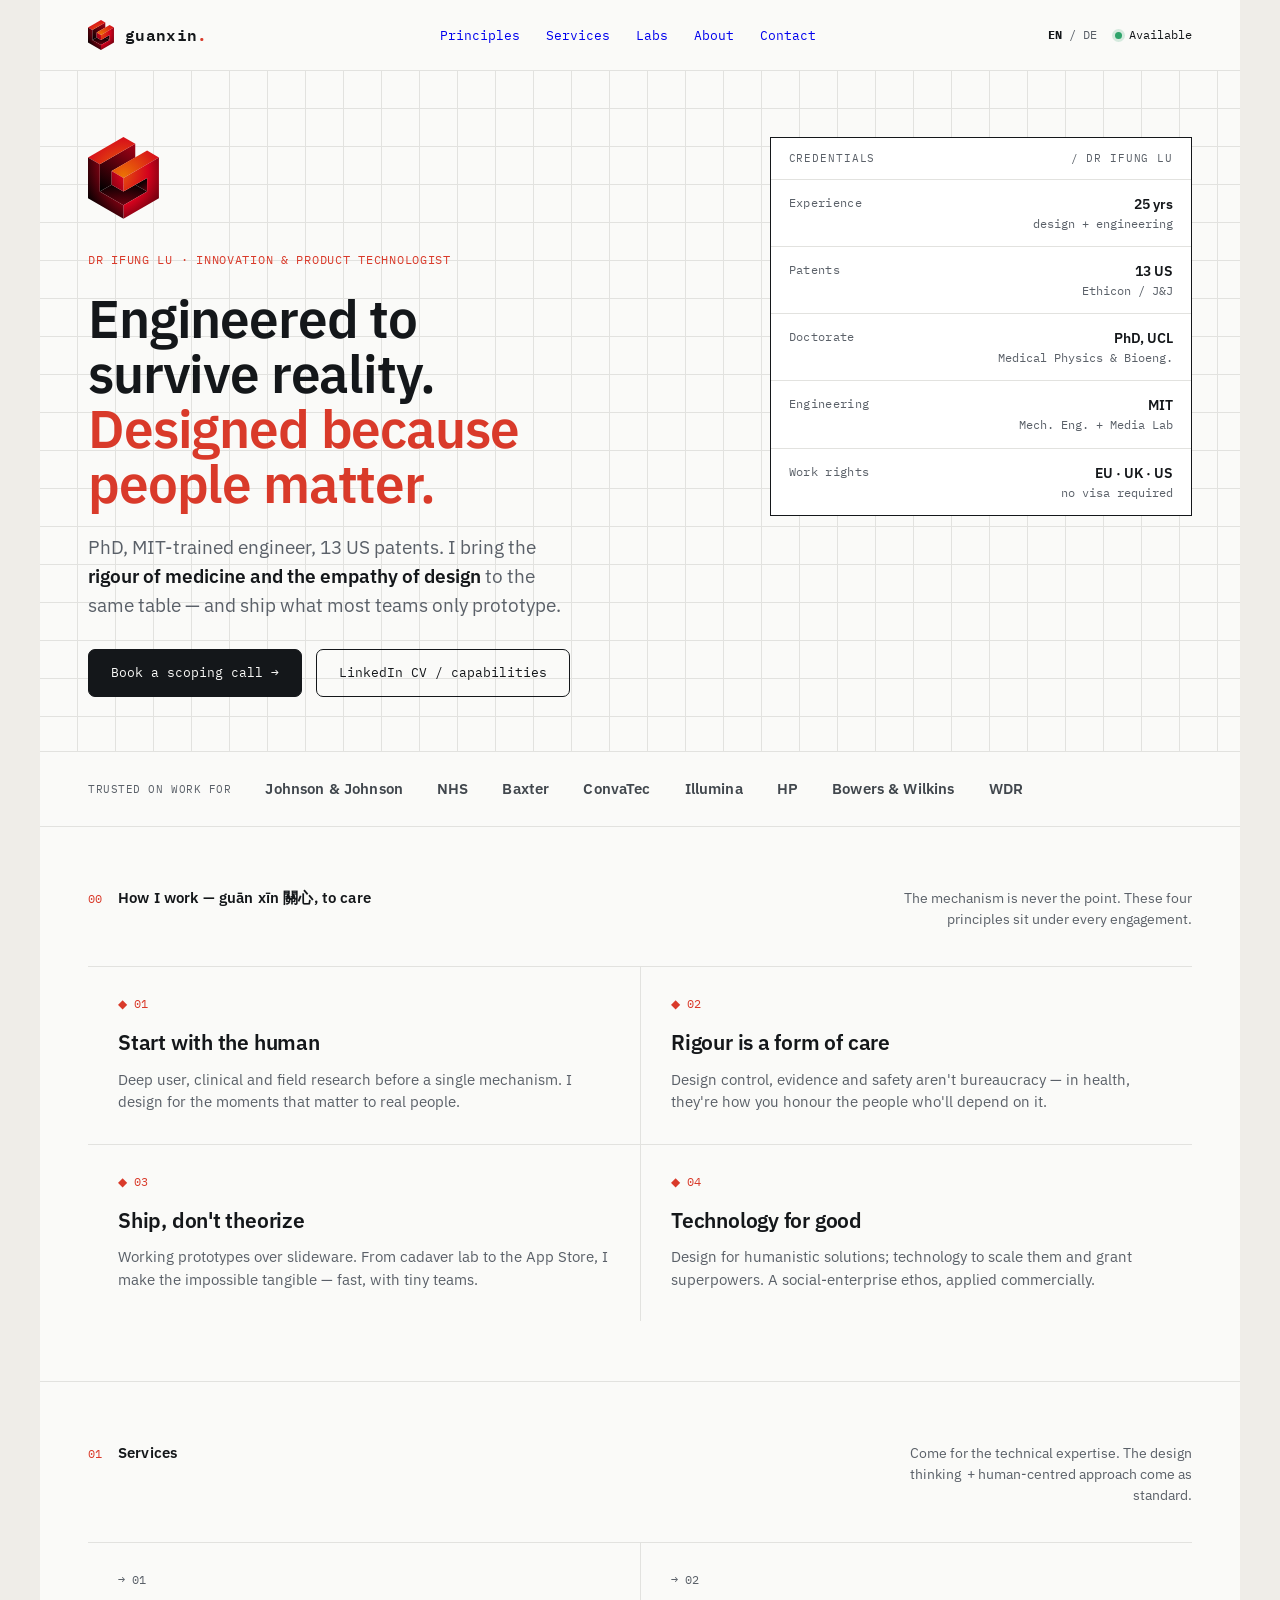
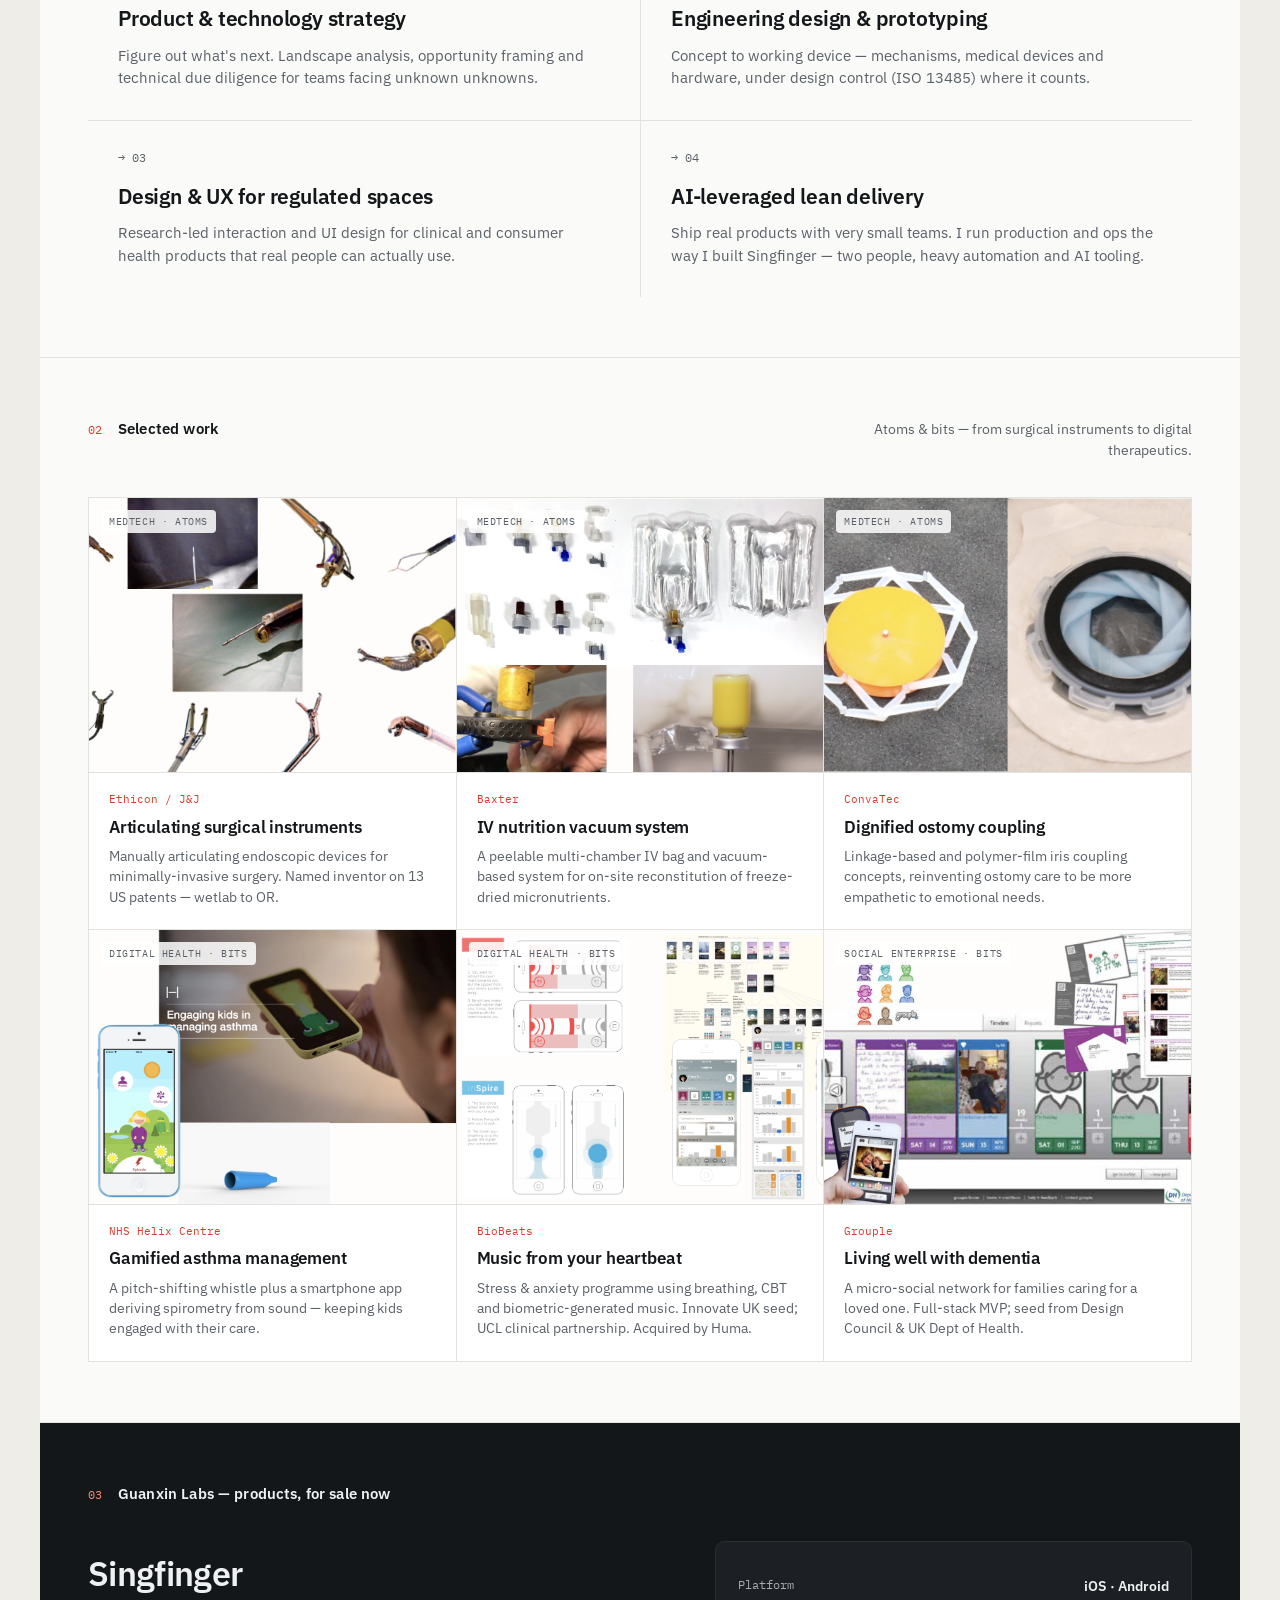
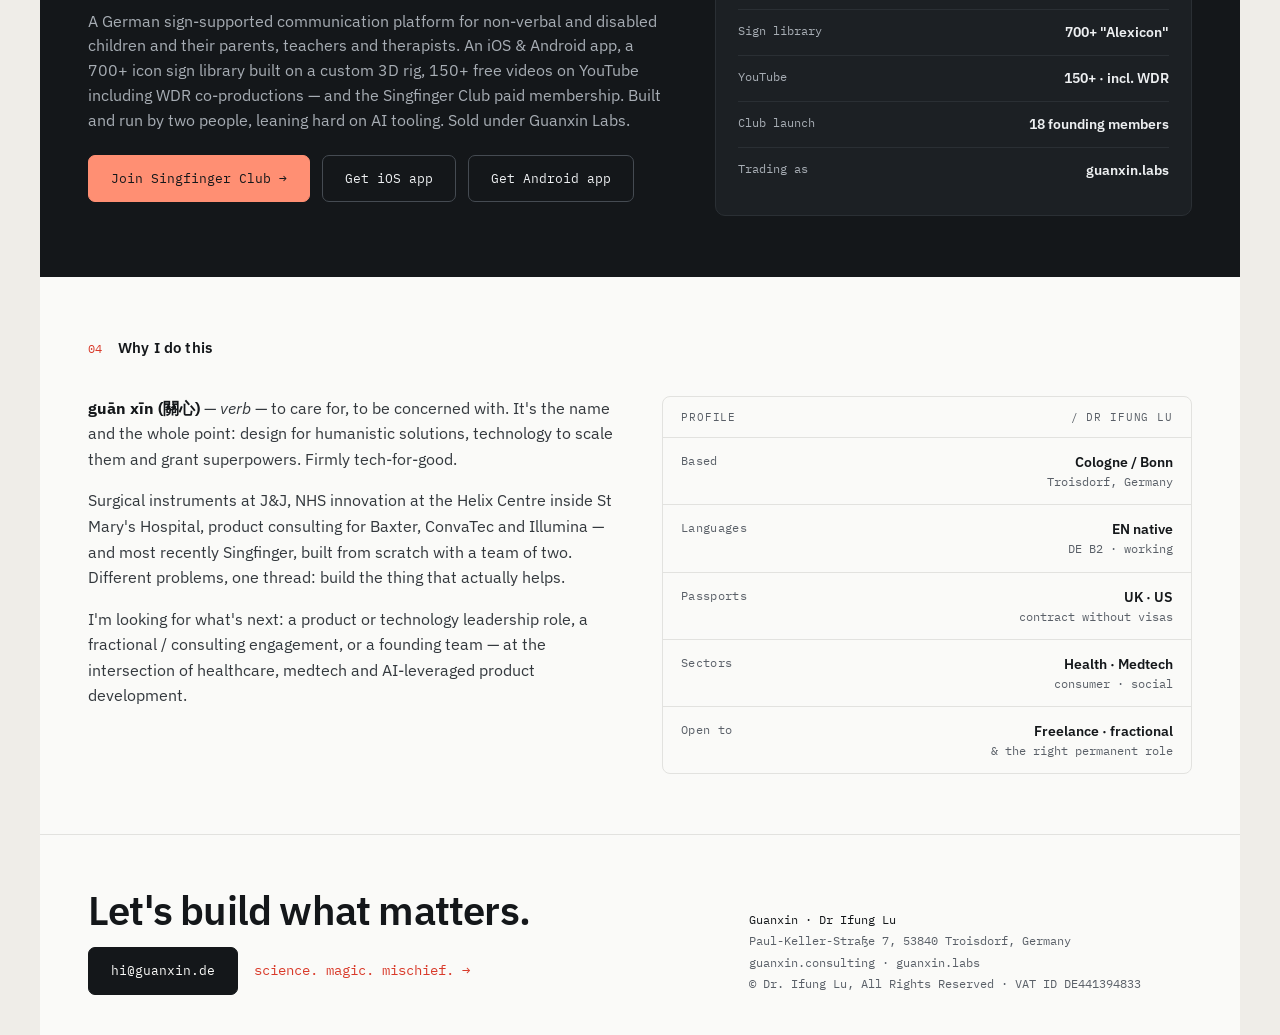
==== index.html @ 4ba5224c "First MVP." ====
<!doctype html>
<html lang="en">
    <head>
        <meta charset="utf-8">
        <meta name="viewport" content="width=device-width, initial-scale=1">
        <title>Guanxin. Dr Ifung Lu.</title>
        <link rel="icon" type="image/x-icon" href="GFX/favicon.ico">
        <link rel="preconnect" href="https://fonts.googleapis.com">
        <link rel="preconnect" href="https://fonts.gstatic.com" crossorigin>
        <link href="https://fonts.googleapis.com/css2?family=IBM+Plex+Mono:wght@400;500;600&family=IBM+Plex+Sans:wght@400;500;600;700&family=Newsreader:ital,opsz,wght@0,6..72,400;0,6..72,500;1,6..72,400&family=Space+Grotesk:wght@400;500;600;700&family=Spectral:ital,wght@0,400;0,500;0,600;1,400&family=Work+Sans:wght@400;500;600;700&display=swap" rel="stylesheet">
        <style>* { box-sizing: border-box; } html, body { margin: 0; } body { background: #efede8; display: flex; justify-content: center; padding: 0; } /* ---- design reference: Guanxin homepage, direction "3b" ---- *//* ================= OPTION A — "Dossier" (IBM Plex, technical) ================= */.a { --ink: #14171a; --sub: #5a6068; --line: #e2e2df; --acc: #d0472a; --paper: #fafaf8; width: 1200px; background: var(--paper); color: var(--ink); font-family: 'IBM Plex Sans',sans-serif; font-size: 16px; line-height: 1.5; } .a * { box-sizing: border-box; } .a .mono { font-family: 'IBM Plex Mono',monospace; } .a-nav { display: flex; align-items: center; justify-content: space-between; padding: 20px 48px; border-bottom: 1px solid var(--line); position: sticky; top: 0; background: rgba(250,250,248,.92); backdrop-filter: blur(6px); z-index: 5; } .a-logo { font-family: 'IBM Plex Mono',monospace; font-weight: 600; font-size: 16px; letter-spacing: .02em; } .a-logo span { color: var(--acc); } .a-navlinks { display: flex; gap: 26px; font-family: 'IBM Plex Mono',monospace; font-size: 12.5px; color: var(--sub); } .a-navlinks a { text-decoration: none; } .a-navr { display: flex; align-items: center; gap: 18px; font-family: 'IBM Plex Mono',monospace; font-size: 12px; color: var(--sub); } .a-avail { display: inline-flex; align-items: center; gap: 7px; color: var(--ink); } .a-dot { width: 7px; height: 7px; border-radius: 50%; background: #2ea36a; box-shadow: 0 0 0 3px rgba(46,163,106,.18); } .a-lang b { color: var(--ink); } .a-hero { padding: 66px 48px 54px; display: grid; grid-template-columns: 1.35fr .9fr; gap: 48px; border-bottom: 1px solid var(--line); background-image: linear-gradient(var(--line) 1px,transparent 1px),linear-gradient(90deg,var(--line) 1px,transparent 1px); background-size: 38px 38px; background-position: -1px -1px; } .a-kicker { font-family: 'IBM Plex Mono',monospace; font-size: 12px; color: var(--acc); letter-spacing: .06em; text-transform: uppercase; margin-bottom: 22px; } .a-h1 { font-size: 53px; line-height: 1.04; letter-spacing: -.022em; font-weight: 600; margin: 0 0 22px; max-width: 15ch; } .a-lead { font-size: 18.5px; line-height: 1.55; color: var(--sub); max-width: 44ch; margin: 0 0 30px; } .a-lead b { color: var(--ink); font-weight: 600; } .a-cta { display: flex; gap: 14px; flex-wrap: wrap; align-items: center; } .a-btn { font-family: 'IBM Plex Mono',monospace; font-size: 13px; padding: 13px 22px; border-radius: 7px; text-decoration: none; border: 1px solid var(--ink); display: inline-block; } .a-btn.p { background: var(--ink); color: var(--paper); } .a-btn.g { color: var(--ink); } .a-specs { border: 1px solid var(--ink); background: #fff; align-self: start; } .a-specs-h { font-family: 'IBM Plex Mono',monospace; font-size: 11px; letter-spacing: .08em; text-transform: uppercase; color: var(--sub); padding: 12px 18px; border-bottom: 1px solid var(--line); display: flex; justify-content: space-between; } .a-spec { display: flex; justify-content: space-between; gap: 14px; padding: 14px 18px; border-bottom: 1px solid var(--line); } .a-spec:last-child { border-bottom: 0; } .a-spec .k { font-family: 'IBM Plex Mono',monospace; font-size: 11.5px; color: var(--sub); letter-spacing: .03em; } .a-spec .v { font-weight: 600; font-size: 14px; text-align: right; } .a-spec .v small { display: block; font-weight: 400; color: var(--sub); font-size: 11.5px; font-family: 'IBM Plex Mono',monospace; } .a-logos { padding: 26px 48px; border-bottom: 1px solid var(--line); display: flex; align-items: center; gap: 34px; flex-wrap: wrap; } .a-logos .lb { font-family: 'IBM Plex Mono',monospace; font-size: 11px; color: var(--sub); letter-spacing: .05em; text-transform: uppercase; } .a-logos .lg { font-weight: 600; font-size: 15px; color: #41474d; letter-spacing: .01em; } .a-sec { padding: 60px 48px; border-bottom: 1px solid var(--line); } .a-sech { display: flex; align-items: baseline; gap: 16px; margin-bottom: 36px; } .a-secn { font-family: 'IBM Plex Mono',monospace; font-size: 12px; color: var(--acc); } .a-sect { font-size: 15px; font-weight: 600; letter-spacing: .01em; } .a-secd { margin-left: auto; font-size: 14px; color: var(--sub); max-width: 40ch; text-align: right; } .a-svc { display: grid; grid-template-columns: repeat(2,1fr); } .a-svc-i { padding: 28px 30px 30px; border-top: 1px solid var(--line); border-left: 1px solid var(--line); } .a-svc-i:nth-child(odd) { border-left: 0; } .a-svc-n { font-family: 'IBM Plex Mono',monospace; font-size: 12px; color: var(--sub); margin-bottom: 14px; } .a-svc-t { font-size: 21px; font-weight: 600; letter-spacing: -.01em; margin: 0 0 10px; } .a-svc-p { font-size: 14.5px; color: var(--sub); line-height: 1.55; margin: 0; } .a-work { display: grid; grid-template-columns: repeat(3,1fr); gap: 1px; background: var(--line); border: 1px solid var(--line); } .a-w { background: #fff; padding: 0; } .a-wimg { aspect-ratio: 4/3; background: repeating-linear-gradient(45deg,#eeeeeb 0 9px,#f6f6f3 9px 18px); position: relative; border-bottom: 1px solid var(--line); } .a-wtag { position: absolute; top: 12px; left: 12px; font-family: 'IBM Plex Mono',monospace; font-size: 10px; letter-spacing: .06em; color: var(--sub); background: rgba(255,255,255,.85); padding: 4px 8px; border-radius: 4px; } .a-wph { position: absolute; inset: 0; display: flex; align-items: center; justify-content: center; font-family: 'IBM Plex Mono',monospace; font-size: 11px; color: #b6b6b0; } .a-wb { padding: 18px 20px 22px; } .a-wc { font-family: 'IBM Plex Mono',monospace; font-size: 11px; color: var(--acc); margin-bottom: 7px; } .a-wt { font-size: 17px; font-weight: 600; margin: 0 0 6px; letter-spacing: -.01em; } .a-wp { font-size: 13.5px; color: var(--sub); line-height: 1.5; margin: 0; } .a-labs { padding: 60px 48px; background: var(--ink); color: #eef0f2; border-bottom: 1px solid var(--ink); } .a-labs .a-secn { color: #ff8a6a; } .a-labs-g { display: grid; grid-template-columns: 1.1fr .9fr; gap: 44px; align-items: center; margin-top: 8px; } .a-labs h3 { font-size: 34px; letter-spacing: -.02em; font-weight: 600; margin: 0 0 16px; line-height: 1.1; } .a-labs p { color: #a7adb4; font-size: 15.5px; line-height: 1.6; margin: 0 0 22px; } .a-labs .buy { display: flex; gap: 12px; flex-wrap: wrap; } .a-labs .a-btn { border-color: #454b52; } .a-labs .a-btn.p { background: #ff8a6a; color: var(--ink); border-color: #ff8a6a; } .a-labs .a-btn.g { color: #eef0f2; } .a-labs-card { background: #1c2024; border: 1px solid #2a2f34; border-radius: 10px; padding: 22px; } .a-labs-card .row { display: flex; justify-content: space-between; padding: 12px 0; border-bottom: 1px solid #2a2f34; font-size: 14px; } .a-labs-card .row:last-child { border-bottom: 0; } .a-labs-card .row .k { color: #a7adb4; font-family: 'IBM Plex Mono',monospace; font-size: 12px; } .a-labs-card .row .v { font-weight: 600; } .a-about { display: grid; grid-template-columns: 1fr 1fr; gap: 44px; } .a-about p { font-size: 15.5px; line-height: 1.65; color: #33383d; margin: 0 0 16px; } .a-about p b { color: var(--ink); } .a-cred { border: 1px solid var(--line); border-radius: 8px; overflow: hidden; align-self: start; } .a-cred .a-spec { border-color: var(--line); } .a-foot { padding: 54px 48px 40px; display: grid; grid-template-columns: 1.4fr 1fr; gap: 40px; align-items: end; } .a-foot .big { font-size: 40px; letter-spacing: -.02em; font-weight: 600; line-height: 1.05; margin: 0 0 16px; } .a-foot .em { font-family: 'IBM Plex Mono',monospace; font-size: 14px; color: var(--acc); text-decoration: none; } .a-foot .meta { font-family: 'IBM Plex Mono',monospace; font-size: 12px; color: var(--sub); line-height: 1.8; } .a-foot .han { color: var(--ink); } /* ---- brand logo + refined red (turn 2) ---- */@keyframes gx-assemble{ 0% {  opacity: 0;  transform: rotate(-26deg) scale(.5) translateY(16px); }  55% {  opacity: 1; }  100% {  opacity: 1;  transform: none; } } @keyframes gx-float{ 0%, 100% {  transform: translateY(0); }  50% {  transform: translateY(-6px); } } .gx-float { display: inline-block; animation: gx-float 6.5s ease-in-out infinite; } .gx-mark { display: block; animation: gx-assemble 1s cubic-bezier(.2,.75,.25,1) both; } .a.v2 { --acc: #d93a2a; } .a.v2 .a-labs .a-secn { color: #ff8f73; } .a.v2 .a-labs .a-btn.p { background: #ff8f73; border-color: #ff8f73; } .a-brand { display: flex; align-items: center; gap: 11px; } .a-brand img { height: 30px; width: auto; display: block; } .b.v2 { --acc: #d93a2a; } .b-brand { display: flex; align-items: center; gap: 12px; } .b-brand img { height: 34px; width: auto; display: block; } /* ---- turn 3: care woven into the Dossier ---- */.a-mani { padding: 52px 48px; border-bottom: 1px solid var(--line); background: linear-gradient(90deg,rgba(217,58,42,.05),rgba(217,58,42,.02)); } .a-mani .lead-k { font-family: 'IBM Plex Mono',monospace; font-size: 12px; letter-spacing: .06em; text-transform: uppercase; color: var(--acc); margin-bottom: 18px; } .a-mani p { font-size: 28px; line-height: 1.4; letter-spacing: -.016em; font-weight: 500; margin: 0; max-width: 34ch; color: var(--ink); } .a-mani em { color: var(--acc); font-style: normal; } .a-hpair .a-h1 .l2 { display: block; color: var(--acc); } .a-secn.care { color: var(--acc); } .a-outc { display: block; font-family: 'IBM Plex Mono',monospace; font-size: 11px; color: var(--sub); margin-bottom: 7px; letter-spacing: .02em; }</style>
    </head>
    <body>
        <div class="a v2">
            <nav class="a-nav">
                <div class="a-brand">
                    <img src="GFX/guanxin.svg" alt="Guanxin">
                    <div class="a-logo">guanxin<span>.</span>
                    </div>
                </div>
                <div class="a-navlinks">
                    <a href="#Principles">Principles</a>
                    <a href="#Services">Services</a>
                    <a href="#Labs">Labs</a>
                    <a href="#About">About</a>
                    <a href="#Contact">Contact</a>
                </div>
                <div class="a-navr">
                    <span class="a-lang"><b>EN</b> / DE</span>
                    <span class="a-avail"><span class="a-dot"></span>Available</span>
                </div>
            </nav>
            <header class="a-hero a-hpair">
                <div>
                    <div class="gx-float" style="margin-bottom:26px">
                        <img class="gx-mark" src="GFX/guanxin.svg" alt="" style="height:82px;width:auto">
                    </div>
                    <div class="a-kicker">Dr Ifung Lu · Innovation &amp; Product Technologist</div>
                    <h1 class="a-h1">Engineered to survive reality.<span class="l2">Designed because people matter.</span></h1>
                    <p class="a-lead">PhD, MIT-trained engineer, 13 US patents. I bring the <b>rigour of medicine and the empathy of design</b> to the same table — and ship what most teams only prototype.</p>
                    <div class="a-cta">
                        <a class="a-btn p" href="https://calendar.app.google/inU9o1Cp53TYbdCk6">Book a scoping call →</a>
                        <a class="a-btn g" href="https://www.linkedin.com/in/ifunglu/">LinkedIn CV / capabilities</a>
                    </div>
                </div>
                <div class="a-specs">
                    <div class="a-specs-h">
                        <span>Credentials</span>
                        <span>/ Dr Ifung Lu</span>
                    </div>
                    <div class="a-spec">
                        <span class="k">Experience</span>
                        <span class="v">25 yrs<small>design + engineering</small></span>
                    </div>
                    <div class="a-spec">
                        <span class="k">Patents</span>
                        <span class="v">13 US<small>Ethicon / J&amp;J</small></span>
                    </div>
                    <div class="a-spec">
                        <span class="k">Doctorate</span>
                        <span class="v">PhD, UCL<small>Medical Physics &amp; Bioeng.</small></span>
                    </div>
                    <div class="a-spec">
                        <span class="k">Engineering</span>
                        <span class="v">MIT<small>Mech. Eng. + Media Lab</small></span>
                    </div>
                    <div class="a-spec">
                        <span class="k">Work rights</span>
                        <span class="v">EU · UK · US<small>no visa required</small></span>
                    </div>
                </div>
            </header>
            <div class="a-logos">
                <span class="lb">Trusted on work for</span>
                <span class="lg">Johnson &amp; Johnson</span>
                <span class="lg">NHS</span>
                <span class="lg">Baxter</span>
                <span class="lg">ConvaTec</span>
                <span class="lg">Illumina</span>
                <span class="lg">HP</span>
                <span class="lg">Bowers &amp; Wilkins</span>
                <span class="lg">WDR</span>
            </div>
            <section class="a-sec" id="Principles">
                <div class="a-sech">
                    <span class="a-secn care">00</span>
                    <span class="a-sect">How I work — guān xīn 關心, to care</span>
                    <span class="a-secd">The mechanism is never the point. These four principles sit under every engagement.</span>
                </div>
                <div class="a-svc">
                    <div class="a-svc-i">
                        <div class="a-svc-n" style="color:var(--acc)">◆ 01</div>
                        <h4 class="a-svc-t">Start with the human</h4>
                        <p class="a-svc-p">Deep user, clinical and field research before a single mechanism. I design for the moments that matter to real people.</p>
                    </div>
                    <div class="a-svc-i">
                        <div class="a-svc-n" style="color:var(--acc)">◆ 02</div>
                        <h4 class="a-svc-t">Rigour is a form of care</h4>
                        <p class="a-svc-p">Design control, evidence and safety aren't bureaucracy — in health, they're how you honour the people who'll depend on it.</p>
                    </div>
                    <div class="a-svc-i">
                        <div class="a-svc-n" style="color:var(--acc)">◆ 03</div>
                        <h4 class="a-svc-t">Ship, don't theorize</h4>
                        <p class="a-svc-p">Working prototypes over slideware. From cadaver lab to the App Store, I make the impossible tangible — fast, with tiny teams.</p>
                    </div>
                    <div class="a-svc-i">
                        <div class="a-svc-n" style="color:var(--acc)">◆ 04</div>
                        <h4 class="a-svc-t">Technology for good</h4>
                        <p class="a-svc-p">Design for humanistic solutions; technology to scale them and grant superpowers. A social-enterprise ethos, applied commercially.</p>
                    </div>
                </div>
            </section>
            <section class="a-sec" id="Services">
                <div class="a-sech">
                    <span class="a-secn">01</span>
                    <span class="a-sect">Services</span>
                    <span class="a-secd">Come for the technical expertise. The design thinking&nbsp; + human-centred approach come as standard.</span>
                </div>
                <div class="a-svc">
                    <div class="a-svc-i">
                        <div class="a-svc-n">→ 01</div>
                        <h4 class="a-svc-t">Product &amp; technology strategy</h4>
                        <p class="a-svc-p">Figure out what's next. Landscape analysis, opportunity framing and technical due diligence for teams facing unknown unknowns.</p>
                    </div>
                    <div class="a-svc-i">
                        <div class="a-svc-n">→ 02</div>
                        <h4 class="a-svc-t">Engineering design &amp; prototyping</h4>
                        <p class="a-svc-p">Concept to working device — mechanisms, medical devices and hardware, under design control (ISO 13485) where it counts.</p>
                    </div>
                    <div class="a-svc-i">
                        <div class="a-svc-n">→ 03</div>
                        <h4 class="a-svc-t">Design &amp; UX for regulated spaces</h4>
                        <p class="a-svc-p">Research-led interaction and UI design for clinical and consumer health products that real people can actually use.</p>
                    </div>
                    <div class="a-svc-i">
                        <div class="a-svc-n">→ 04</div>
                        <h4 class="a-svc-t">AI-leveraged lean delivery</h4>
                        <p class="a-svc-p">Ship real products with very small teams. I run production and ops the way I built Singfinger &#8212; two people, heavy automation and AI tooling.</p>
                    </div>
                </div>
            </section>
            <section class="a-sec">
                <div class="a-sech">
                    <span class="a-secn">02</span>
                    <span class="a-sect">Selected work</span>
                    <span class="a-secd">Atoms &amp; bits — from surgical instruments to digital therapeutics.</span>
                </div>
                <div class="a-work">
                    <div class="a-w">
                        <div class="a-wimg">
                            <span class="a-wph" style="background-image: url('GFX/MAD.webp'); background-size: cover; background-repeat: no-repeat; background-position: right bottom; color: #d93a2a;"></span>
                            <span class="a-wtag">MEDTECH · ATOMS</span>
                        </div>
                        <div class="a-wb">
                            <div class="a-wc">Ethicon / J&amp;J</div>
                            <h5 class="a-wt">Articulating surgical instruments</h5>
                            <p class="a-wp">Manually articulating endoscopic devices for minimally-invasive surgery. Named inventor on 13 US patents &#8212; wetlab to OR.</p>
                        </div>
                    </div>
                    <div class="a-w">
                        <div class="a-wimg">
                            <span class="a-wph" style="background-image: url('GFX/VitEasy.webp'); background-size: cover; background-repeat: no-repeat; background-position: right bottom; color: #d93a2a;"></span>
                            <span class="a-wtag">MEDTECH · ATOMS</span>
                        </div>
                        <div class="a-wb">
                            <div class="a-wc">Baxter</div>
                            <h5 class="a-wt">IV nutrition vacuum system</h5>
                            <p class="a-wp">A peelable multi-chamber IV bag and vacuum-based system for on-site reconstitution of freeze-dried micronutrients.</p>
                        </div>
                    </div>
                    <div class="a-w">
                        <div class="a-wimg">
                            <span class="a-wph" style="background-image: url('GFX/Convatec.webp'); background-size: cover; background-position: center center; color: #d93a2a;"></span>
                            <span class="a-wtag">MEDTECH · ATOMS</span>
                        </div>
                        <div class="a-wb">
                            <div class="a-wc">ConvaTec</div>
                            <h5 class="a-wt">Dignified ostomy coupling</h5>
                            <p class="a-wp">Linkage-based and polymer-film iris coupling concepts, reinventing ostomy care to be more empathetic to emotional needs.</p>
                        </div>
                    </div>
                    <div class="a-w">
                        <div class="a-wimg">
                            <span class="a-wph" style="background-image: url('GFX/Floot.webp'); background-size: cover; background-repeat: no-repeat; background-position: left bottom; color: #d93a2a;"></span>
                            <span class="a-wtag">DIGITAL HEALTH · BITS</span>
                        </div>
                        <div class="a-wb">
                            <div class="a-wc">NHS Helix Centre</div>
                            <h5 class="a-wt">Gamified asthma management</h5>
                            <p class="a-wp">A pitch-shifting whistle plus a smartphone app deriving spirometry from sound — keeping kids engaged with their care.</p>
                        </div>
                    </div>
                    <div class="a-w">
                        <div class="a-wimg">
                            <span class="a-wph" style="background-image: url('GFX/Pulse.webp'); background-size: cover; color: #d93a2a;"></span>
                            <span class="a-wtag">DIGITAL HEALTH · BITS</span>
                        </div>
                        <div class="a-wb">
                            <div class="a-wc">BioBeats</div>
                            <h5 class="a-wt">Music from your heartbeat</h5>
                            <p class="a-wp">Stress &amp; anxiety programme using breathing, CBT and biometric-generated music. Innovate UK seed; UCL clinical partnership. Acquired by Huma.</p>
                        </div>
                    </div>
                    <div class="a-w">
                        <div class="a-wimg">
                            <span class="a-wph" style="background-image: url('GFX/Grouple.webp'); background-size: cover; background-position: left bottom; color: #d93a2a;"></span>
                            <span class="a-wtag">SOCIAL ENTERPRISE · BITS</span>
                        </div>
                        <div class="a-wb">
                            <div class="a-wc">Grouple</div>
                            <h5 class="a-wt">Living well with dementia</h5>
                            <p class="a-wp">A micro-social network for families caring for a loved one. Full-stack MVP; seed from Design Council &amp; UK Dept of Health.</p>
                        </div>
                    </div>
                </div>
            </section>
            <section class="a-labs" id="Labs">
                <div class="a-sech">
                    <span class="a-secn">03</span>
                    <span class="a-sect" style="color:#eef0f2">Guanxin Labs &#8212; products, for sale now</span>
                </div>
                <div class="a-labs-g">
                    <div>
                        <h3>Singfinger</h3>
                        <p>A German sign-supported communication platform for non-verbal and disabled children and their parents, teachers and therapists. An iOS &amp; Android app, a 700+ icon sign library built on a custom 3D rig, 150+ free videos on YouTube including WDR co-productions &#8212; and the Singfinger&nbsp;Club paid membership. Built and run by two people, leaning hard on AI tooling. Sold under Guanxin Labs.</p>
                        <div class="buy">
                            <a class="a-btn p" href="https://singfinger-club.circle.so/gemeinschaft">Join Singfinger Club &rarr;</a>
                            <a class="a-btn g" href="https://apps.apple.com/de/app/haandi-finger-alphabet/id6745176292">Get iOS app</a>
                            <a class="a-btn g" href="https://play.google.com/store/apps/details?id=de.guanxin.labs.haandi&hl=en">Get Android app</a>
                        </div>
                    </div>
                    <div class="a-labs-card">
                        <div class="row">
                            <span class="k">Platform</span>
                            <span class="v">iOS &middot; Android</span>
                        </div>
                        <div class="row">
                            <span class="k">Sign library</span>
                            <span class="v">700+ &quot;Alexicon&quot;</span>
                        </div>
                        <div class="row">
                            <span class="k">YouTube</span>
                            <span class="v">150+ &middot; incl. WDR</span>
                        </div>
                        <div class="row">
                            <span class="k">Club launch</span>
                            <span class="v">18 founding members</span>
                        </div>
                        <div class="row">
                            <span class="k">Trading as</span>
                            <span class="v">guanxin.labs</span>
                        </div>
                    </div>
                </div>
            </section>
            <section class="a-sec" id="About">
                <div class="a-sech">
                    <span class="a-secn care">04</span>
                    <span class="a-sect">Why I do this</span>
                </div>
                <div class="a-about">
                    <div>
                        <p><b>guān xīn (關心)</b> — <i>verb</i> — to care for, to be concerned with. It's the name and the whole point: design for humanistic solutions, technology to scale them and grant superpowers. Firmly tech-for-good.</p>
                        <p>Surgical instruments at J&amp;J, NHS innovation at the Helix Centre inside St Mary's Hospital, product consulting for Baxter, ConvaTec and Illumina — and most recently Singfinger, built from scratch with a team of two. Different problems, one thread: build the thing that actually helps.</p>
                        <p>I'm looking for what's next: a product or technology leadership role, a fractional / consulting engagement, or a founding team — at the intersection of healthcare, medtech and AI-leveraged product development.</p>
                    </div>
                    <div class="a-cred">
                        <div class="a-specs-h">
                            <span>Profile</span>
                            <span>/ Dr Ifung Lu</span>
                        </div>
                        <div class="a-spec">
                            <span class="k">Based</span>
                            <span class="v">Cologne / Bonn<small>Troisdorf, Germany</small></span>
                        </div>
                        <div class="a-spec">
                            <span class="k">Languages</span>
                            <span class="v">EN native<small>DE B2 &middot; working</small></span>
                        </div>
                        <div class="a-spec">
                            <span class="k">Passports</span>
                            <span class="v">UK · US<small>contract without visas</small></span>
                        </div>
                        <div class="a-spec">
                            <span class="k">Sectors</span>
                            <span class="v">Health · Medtech<small>consumer · social</small></span>
                        </div>
                        <div class="a-spec">
                            <span class="k">Open to</span>
                            <span class="v">Freelance · fractional<small>&amp; the right permanent role</small></span>
                        </div>
                    </div>
                </div>
            </section>
            <footer class="a-foot" id="Contact">
                <div>
                    <p class="big">Let's build what matters.</p>
                    <a class="a-btn p" href="mailto:hi@guanxin.de" style="margin-right:12px">hi@guanxin.de</a>
                    <a class="em" href="https://blog.guanxin.de">science. magic. mischief. →</a>
                </div>
                <div class="meta">
                    <span class="han">Guanxin &middot; Dr Ifung Lu</span>
                    <br>
                    Paul-Keller-Straße 7, 53840 Troisdorf, Germany<br>
                    guanxin.consulting &middot; guanxin.labs<br>&copy; Dr. Ifung Lu, All Rights Reserved &middot; VAT ID DE441394833
                </div>
            </footer>
        </div>
    </body>
</html>
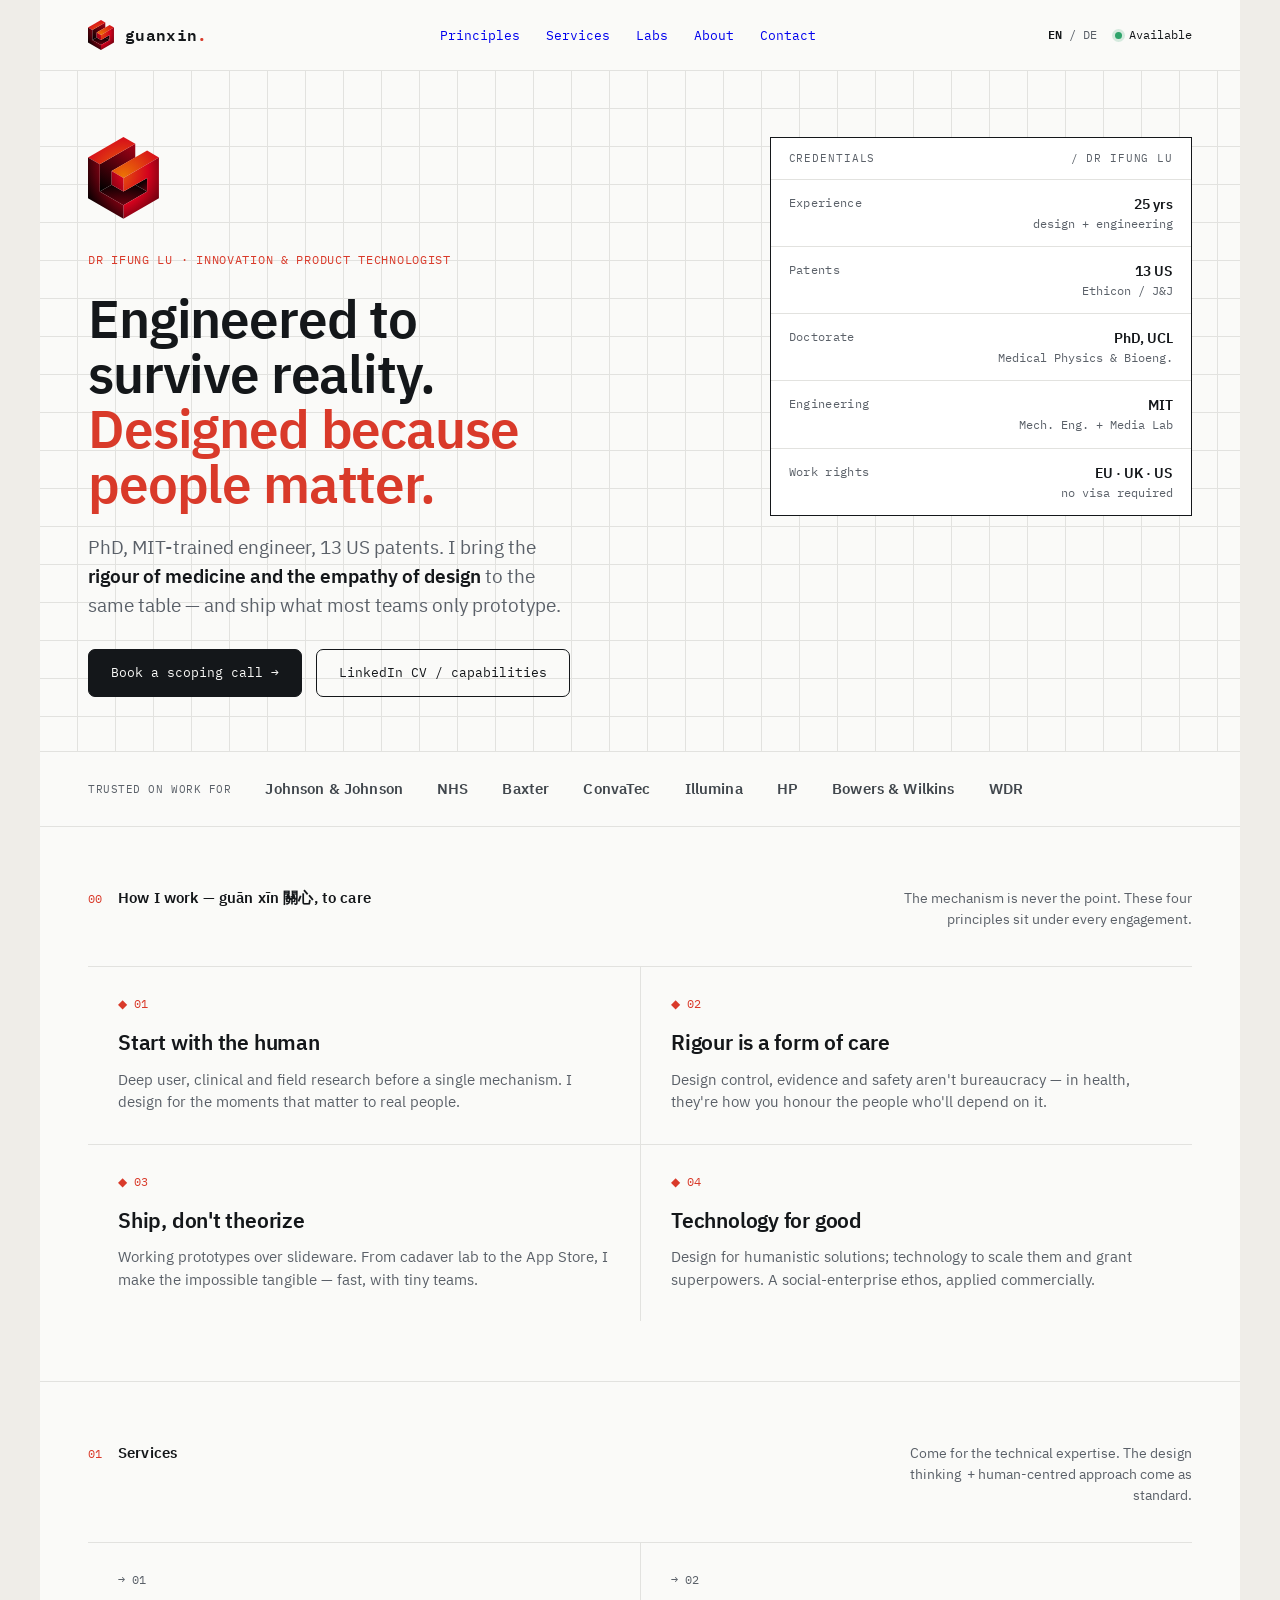
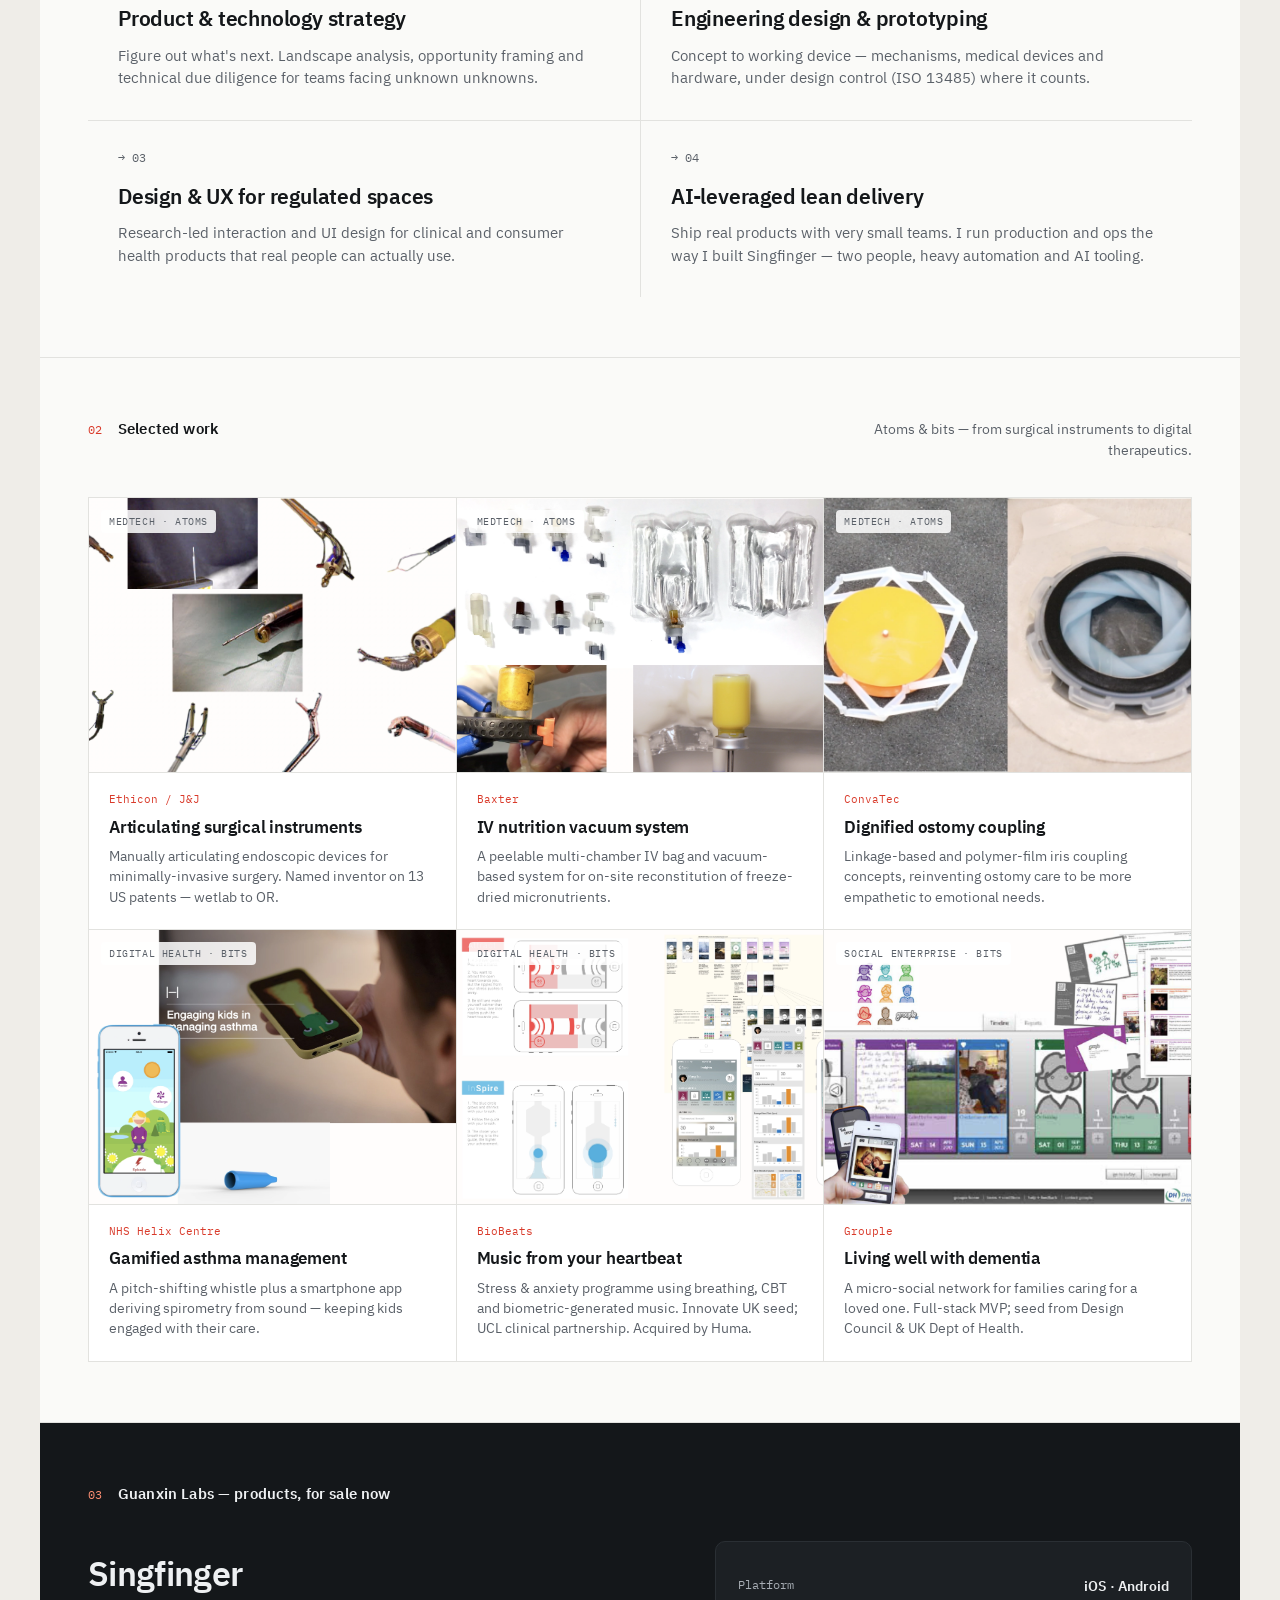
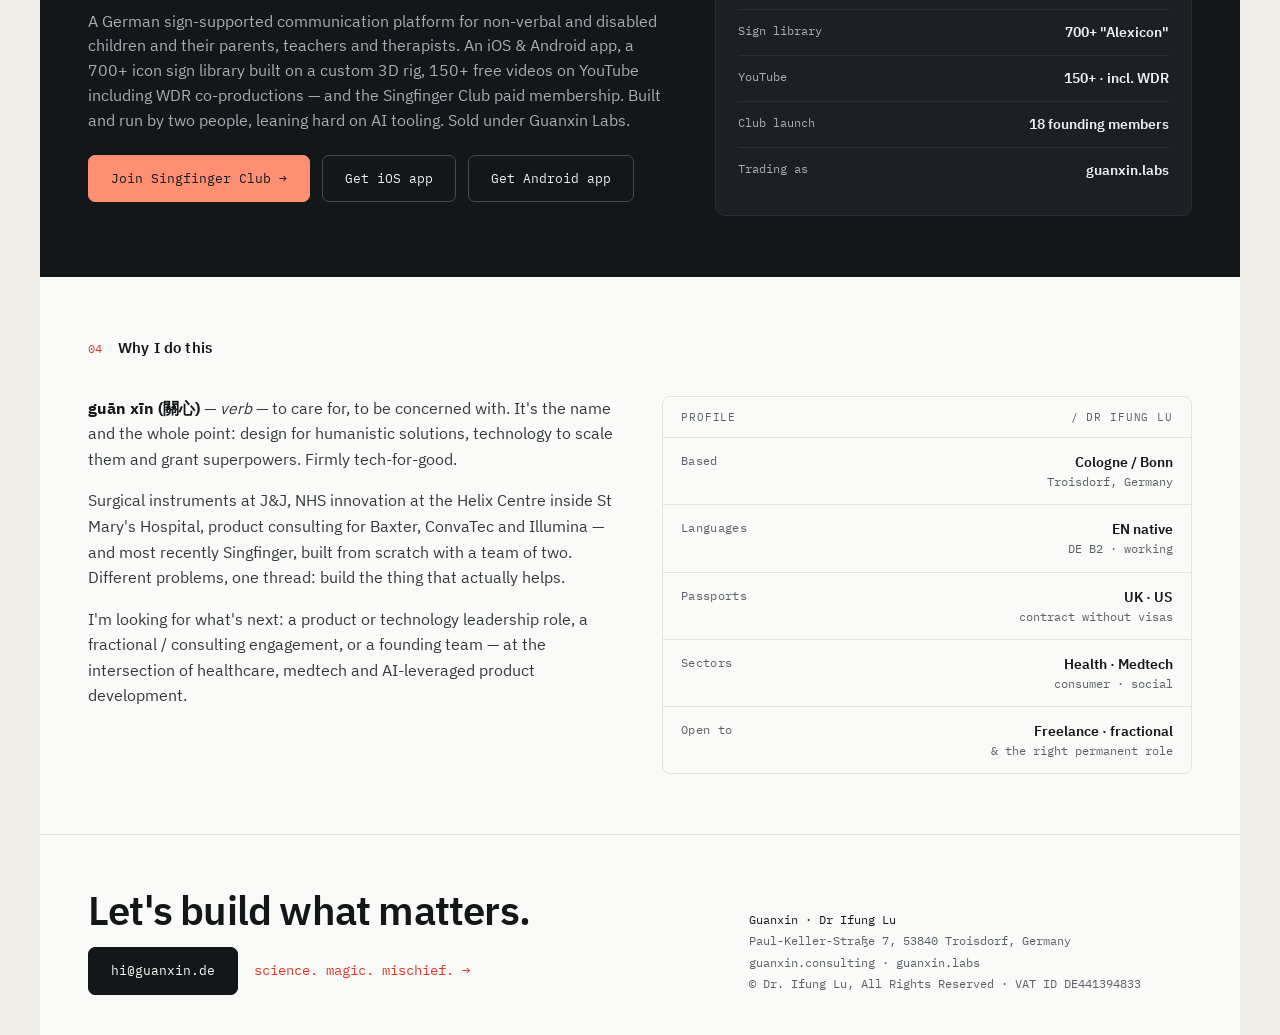
==== commit 2ba87a48: "Added responsive breakpoints, no Google Fonts dependency, separate CSS file." ====
--- a/index.html
+++ b/index.html
@@ -5,10 +5,7 @@
         <meta name="viewport" content="width=device-width, initial-scale=1">
         <title>Guanxin. Dr Ifung Lu.</title>
         <link rel="icon" type="image/x-icon" href="GFX/favicon.ico">
-        <link rel="preconnect" href="https://fonts.googleapis.com">
-        <link rel="preconnect" href="https://fonts.gstatic.com" crossorigin>
-        <link href="https://fonts.googleapis.com/css2?family=IBM+Plex+Mono:wght@400;500;600&family=IBM+Plex+Sans:wght@400;500;600;700&family=Newsreader:ital,opsz,wght@0,6..72,400;0,6..72,500;1,6..72,400&family=Space+Grotesk:wght@400;500;600;700&family=Spectral:ital,wght@0,400;0,500;0,600;1,400&family=Work+Sans:wght@400;500;600;700&display=swap" rel="stylesheet">
-        <style>* { box-sizing: border-box; } html, body { margin: 0; } body { background: #efede8; display: flex; justify-content: center; padding: 0; } /* ---- design reference: Guanxin homepage, direction "3b" ---- *//* ================= OPTION A — "Dossier" (IBM Plex, technical) ================= */.a { --ink: #14171a; --sub: #5a6068; --line: #e2e2df; --acc: #d0472a; --paper: #fafaf8; width: 1200px; background: var(--paper); color: var(--ink); font-family: 'IBM Plex Sans',sans-serif; font-size: 16px; line-height: 1.5; } .a * { box-sizing: border-box; } .a .mono { font-family: 'IBM Plex Mono',monospace; } .a-nav { display: flex; align-items: center; justify-content: space-between; padding: 20px 48px; border-bottom: 1px solid var(--line); position: sticky; top: 0; background: rgba(250,250,248,.92); backdrop-filter: blur(6px); z-index: 5; } .a-logo { font-family: 'IBM Plex Mono',monospace; font-weight: 600; font-size: 16px; letter-spacing: .02em; } .a-logo span { color: var(--acc); } .a-navlinks { display: flex; gap: 26px; font-family: 'IBM Plex Mono',monospace; font-size: 12.5px; color: var(--sub); } .a-navlinks a { text-decoration: none; } .a-navr { display: flex; align-items: center; gap: 18px; font-family: 'IBM Plex Mono',monospace; font-size: 12px; color: var(--sub); } .a-avail { display: inline-flex; align-items: center; gap: 7px; color: var(--ink); } .a-dot { width: 7px; height: 7px; border-radius: 50%; background: #2ea36a; box-shadow: 0 0 0 3px rgba(46,163,106,.18); } .a-lang b { color: var(--ink); } .a-hero { padding: 66px 48px 54px; display: grid; grid-template-columns: 1.35fr .9fr; gap: 48px; border-bottom: 1px solid var(--line); background-image: linear-gradient(var(--line) 1px,transparent 1px),linear-gradient(90deg,var(--line) 1px,transparent 1px); background-size: 38px 38px; background-position: -1px -1px; } .a-kicker { font-family: 'IBM Plex Mono',monospace; font-size: 12px; color: var(--acc); letter-spacing: .06em; text-transform: uppercase; margin-bottom: 22px; } .a-h1 { font-size: 53px; line-height: 1.04; letter-spacing: -.022em; font-weight: 600; margin: 0 0 22px; max-width: 15ch; } .a-lead { font-size: 18.5px; line-height: 1.55; color: var(--sub); max-width: 44ch; margin: 0 0 30px; } .a-lead b { color: var(--ink); font-weight: 600; } .a-cta { display: flex; gap: 14px; flex-wrap: wrap; align-items: center; } .a-btn { font-family: 'IBM Plex Mono',monospace; font-size: 13px; padding: 13px 22px; border-radius: 7px; text-decoration: none; border: 1px solid var(--ink); display: inline-block; } .a-btn.p { background: var(--ink); color: var(--paper); } .a-btn.g { color: var(--ink); } .a-specs { border: 1px solid var(--ink); background: #fff; align-self: start; } .a-specs-h { font-family: 'IBM Plex Mono',monospace; font-size: 11px; letter-spacing: .08em; text-transform: uppercase; color: var(--sub); padding: 12px 18px; border-bottom: 1px solid var(--line); display: flex; justify-content: space-between; } .a-spec { display: flex; justify-content: space-between; gap: 14px; padding: 14px 18px; border-bottom: 1px solid var(--line); } .a-spec:last-child { border-bottom: 0; } .a-spec .k { font-family: 'IBM Plex Mono',monospace; font-size: 11.5px; color: var(--sub); letter-spacing: .03em; } .a-spec .v { font-weight: 600; font-size: 14px; text-align: right; } .a-spec .v small { display: block; font-weight: 400; color: var(--sub); font-size: 11.5px; font-family: 'IBM Plex Mono',monospace; } .a-logos { padding: 26px 48px; border-bottom: 1px solid var(--line); display: flex; align-items: center; gap: 34px; flex-wrap: wrap; } .a-logos .lb { font-family: 'IBM Plex Mono',monospace; font-size: 11px; color: var(--sub); letter-spacing: .05em; text-transform: uppercase; } .a-logos .lg { font-weight: 600; font-size: 15px; color: #41474d; letter-spacing: .01em; } .a-sec { padding: 60px 48px; border-bottom: 1px solid var(--line); } .a-sech { display: flex; align-items: baseline; gap: 16px; margin-bottom: 36px; } .a-secn { font-family: 'IBM Plex Mono',monospace; font-size: 12px; color: var(--acc); } .a-sect { font-size: 15px; font-weight: 600; letter-spacing: .01em; } .a-secd { margin-left: auto; font-size: 14px; color: var(--sub); max-width: 40ch; text-align: right; } .a-svc { display: grid; grid-template-columns: repeat(2,1fr); } .a-svc-i { padding: 28px 30px 30px; border-top: 1px solid var(--line); border-left: 1px solid var(--line); } .a-svc-i:nth-child(odd) { border-left: 0; } .a-svc-n { font-family: 'IBM Plex Mono',monospace; font-size: 12px; color: var(--sub); margin-bottom: 14px; } .a-svc-t { font-size: 21px; font-weight: 600; letter-spacing: -.01em; margin: 0 0 10px; } .a-svc-p { font-size: 14.5px; color: var(--sub); line-height: 1.55; margin: 0; } .a-work { display: grid; grid-template-columns: repeat(3,1fr); gap: 1px; background: var(--line); border: 1px solid var(--line); } .a-w { background: #fff; padding: 0; } .a-wimg { aspect-ratio: 4/3; background: repeating-linear-gradient(45deg,#eeeeeb 0 9px,#f6f6f3 9px 18px); position: relative; border-bottom: 1px solid var(--line); } .a-wtag { position: absolute; top: 12px; left: 12px; font-family: 'IBM Plex Mono',monospace; font-size: 10px; letter-spacing: .06em; color: var(--sub); background: rgba(255,255,255,.85); padding: 4px 8px; border-radius: 4px; } .a-wph { position: absolute; inset: 0; display: flex; align-items: center; justify-content: center; font-family: 'IBM Plex Mono',monospace; font-size: 11px; color: #b6b6b0; } .a-wb { padding: 18px 20px 22px; } .a-wc { font-family: 'IBM Plex Mono',monospace; font-size: 11px; color: var(--acc); margin-bottom: 7px; } .a-wt { font-size: 17px; font-weight: 600; margin: 0 0 6px; letter-spacing: -.01em; } .a-wp { font-size: 13.5px; color: var(--sub); line-height: 1.5; margin: 0; } .a-labs { padding: 60px 48px; background: var(--ink); color: #eef0f2; border-bottom: 1px solid var(--ink); } .a-labs .a-secn { color: #ff8a6a; } .a-labs-g { display: grid; grid-template-columns: 1.1fr .9fr; gap: 44px; align-items: center; margin-top: 8px; } .a-labs h3 { font-size: 34px; letter-spacing: -.02em; font-weight: 600; margin: 0 0 16px; line-height: 1.1; } .a-labs p { color: #a7adb4; font-size: 15.5px; line-height: 1.6; margin: 0 0 22px; } .a-labs .buy { display: flex; gap: 12px; flex-wrap: wrap; } .a-labs .a-btn { border-color: #454b52; } .a-labs .a-btn.p { background: #ff8a6a; color: var(--ink); border-color: #ff8a6a; } .a-labs .a-btn.g { color: #eef0f2; } .a-labs-card { background: #1c2024; border: 1px solid #2a2f34; border-radius: 10px; padding: 22px; } .a-labs-card .row { display: flex; justify-content: space-between; padding: 12px 0; border-bottom: 1px solid #2a2f34; font-size: 14px; } .a-labs-card .row:last-child { border-bottom: 0; } .a-labs-card .row .k { color: #a7adb4; font-family: 'IBM Plex Mono',monospace; font-size: 12px; } .a-labs-card .row .v { font-weight: 600; } .a-about { display: grid; grid-template-columns: 1fr 1fr; gap: 44px; } .a-about p { font-size: 15.5px; line-height: 1.65; color: #33383d; margin: 0 0 16px; } .a-about p b { color: var(--ink); } .a-cred { border: 1px solid var(--line); border-radius: 8px; overflow: hidden; align-self: start; } .a-cred .a-spec { border-color: var(--line); } .a-foot { padding: 54px 48px 40px; display: grid; grid-template-columns: 1.4fr 1fr; gap: 40px; align-items: end; } .a-foot .big { font-size: 40px; letter-spacing: -.02em; font-weight: 600; line-height: 1.05; margin: 0 0 16px; } .a-foot .em { font-family: 'IBM Plex Mono',monospace; font-size: 14px; color: var(--acc); text-decoration: none; } .a-foot .meta { font-family: 'IBM Plex Mono',monospace; font-size: 12px; color: var(--sub); line-height: 1.8; } .a-foot .han { color: var(--ink); } /* ---- brand logo + refined red (turn 2) ---- */@keyframes gx-assemble{ 0% {  opacity: 0;  transform: rotate(-26deg) scale(.5) translateY(16px); }  55% {  opacity: 1; }  100% {  opacity: 1;  transform: none; } } @keyframes gx-float{ 0%, 100% {  transform: translateY(0); }  50% {  transform: translateY(-6px); } } .gx-float { display: inline-block; animation: gx-float 6.5s ease-in-out infinite; } .gx-mark { display: block; animation: gx-assemble 1s cubic-bezier(.2,.75,.25,1) both; } .a.v2 { --acc: #d93a2a; } .a.v2 .a-labs .a-secn { color: #ff8f73; } .a.v2 .a-labs .a-btn.p { background: #ff8f73; border-color: #ff8f73; } .a-brand { display: flex; align-items: center; gap: 11px; } .a-brand img { height: 30px; width: auto; display: block; } .b.v2 { --acc: #d93a2a; } .b-brand { display: flex; align-items: center; gap: 12px; } .b-brand img { height: 34px; width: auto; display: block; } /* ---- turn 3: care woven into the Dossier ---- */.a-mani { padding: 52px 48px; border-bottom: 1px solid var(--line); background: linear-gradient(90deg,rgba(217,58,42,.05),rgba(217,58,42,.02)); } .a-mani .lead-k { font-family: 'IBM Plex Mono',monospace; font-size: 12px; letter-spacing: .06em; text-transform: uppercase; color: var(--acc); margin-bottom: 18px; } .a-mani p { font-size: 28px; line-height: 1.4; letter-spacing: -.016em; font-weight: 500; margin: 0; max-width: 34ch; color: var(--ink); } .a-mani em { color: var(--acc); font-style: normal; } .a-hpair .a-h1 .l2 { display: block; color: var(--acc); } .a-secn.care { color: var(--acc); } .a-outc { display: block; font-family: 'IBM Plex Mono',monospace; font-size: 11px; color: var(--sub); margin-bottom: 7px; letter-spacing: .02em; }</style>
+        <link rel="stylesheet" href="guanxin.css">
     </head>
     <body>
         <div class="a v2">
@@ -18,16 +15,21 @@
                     <div class="a-logo">guanxin<span>.</span>
                     </div>
                 </div>
-                <div class="a-navlinks">
-                    <a href="#Principles">Principles</a>
-                    <a href="#Services">Services</a>
-                    <a href="#Labs">Labs</a>
-                    <a href="#About">About</a>
-                    <a href="#Contact">Contact</a>
-                </div>
-                <div class="a-navr">
-                    <span class="a-lang"><b>EN</b> / DE</span>
-                    <span class="a-avail"><span class="a-dot"></span>Available</span>
+                <button class="a-navtoggle" aria-label="Toggle navigation" aria-expanded="false" aria-controls="a-navdrawer">
+                    <span></span><span></span><span></span>
+                </button>
+                <div class="a-navdrawer" id="a-navdrawer">
+                    <div class="a-navlinks">
+                        <a href="#Principles">Principles</a>
+                        <a href="#Services">Services</a>
+                        <a href="#Labs">Labs</a>
+                        <a href="#About">About</a>
+                        <a href="#Contact">Contact</a>
+                    </div>
+                    <div class="a-navr">
+                        <span class="a-lang"><b>EN</b> / DE</span>
+                        <span class="a-avail"><span class="a-dot"></span>Available</span>
+                    </div>
                 </div>
             </nav>
             <header class="a-hero a-hpair">
@@ -306,5 +308,6 @@
                 </div>
             </footer>
         </div>
+        <script src="guanxin.js"></script>
     </body>
 </html>
--- a/guanxin.css
+++ b/guanxin.css
@@ -0,0 +1,847 @@
+* {
+    box-sizing: border-box;
+}
+
+html, body {
+    margin: 0;
+}
+
+body {
+    background: #efede8;
+    display: flex;
+    justify-content: center;
+    padding: 0;
+}
+
+/* ---- design reference: Guanxin homepage, direction "3b" ---- */
+
+/* ---- self-hosted fonts (no Google Fonts API) ---- */
+
+@font-face {
+    font-family: 'IBM Plex Sans';
+    src: url('fonts/IBMPlexSans-Regular.woff2') format('woff2');
+    font-weight: 400;
+    font-style: normal;
+    font-display: swap;
+}
+
+@font-face {
+    font-family: 'IBM Plex Sans';
+    src: url('fonts/IBMPlexSans-Medium.woff2') format('woff2');
+    font-weight: 500;
+    font-style: normal;
+    font-display: swap;
+}
+
+@font-face {
+    font-family: 'IBM Plex Sans';
+    src: url('fonts/IBMPlexSans-SemiBold.woff2') format('woff2');
+    font-weight: 600;
+    font-style: normal;
+    font-display: swap;
+}
+
+@font-face {
+    font-family: 'IBM Plex Sans';
+    src: url('fonts/IBMPlexSans-Bold.woff2') format('woff2');
+    font-weight: 700;
+    font-style: normal;
+    font-display: swap;
+}
+
+@font-face {
+    font-family: 'IBM Plex Mono';
+    src: url('fonts/IBMPlexMono-Regular.woff2') format('woff2');
+    font-weight: 400;
+    font-style: normal;
+    font-display: swap;
+}
+
+@font-face {
+    font-family: 'IBM Plex Mono';
+    src: url('fonts/IBMPlexMono-Medium.woff2') format('woff2');
+    font-weight: 500;
+    font-style: normal;
+    font-display: swap;
+}
+
+@font-face {
+    font-family: 'IBM Plex Mono';
+    src: url('fonts/IBMPlexMono-SemiBold.woff2') format('woff2');
+    font-weight: 600;
+    font-style: normal;
+    font-display: swap;
+}
+
+/* ================= OPTION A — "Dossier" (IBM Plex, technical) ================= */
+
+.a {
+    --ink: #14171a;
+    --sub: #5a6068;
+    --line: #e2e2df;
+    --acc: #d0472a;
+    --paper: #fafaf8;
+    width: 100%;
+    max-width: 1200px;
+    background: var(--paper);
+    color: var(--ink);
+    font-family: 'IBM Plex Sans',sans-serif;
+    font-size: 16px;
+    line-height: 1.5;
+}
+
+.a * {
+    box-sizing: border-box;
+}
+
+.a .mono {
+    font-family: 'IBM Plex Mono',monospace;
+}
+
+.a-nav {
+    display: flex;
+    align-items: center;
+    justify-content: space-between;
+    padding: 20px 48px;
+    border-bottom: 1px solid var(--line);
+    position: sticky;
+    top: 0;
+    background: rgba(250,250,248,.92);
+    backdrop-filter: blur(6px);
+    z-index: 5;
+}
+
+.a-logo {
+    font-family: 'IBM Plex Mono',monospace;
+    font-weight: 600;
+    font-size: 16px;
+    letter-spacing: .02em;
+}
+
+.a-logo span {
+    color: var(--acc);
+}
+
+.a-navlinks {
+    display: flex;
+    gap: 26px;
+    font-family: 'IBM Plex Mono',monospace;
+    font-size: 12.5px;
+    color: var(--sub);
+}
+
+.a-navlinks a {
+    text-decoration: none;
+}
+
+.a-navr {
+    display: flex;
+    align-items: center;
+    gap: 18px;
+    font-family: 'IBM Plex Mono',monospace;
+    font-size: 12px;
+    color: var(--sub);
+}
+
+.a-avail {
+    display: inline-flex;
+    align-items: center;
+    gap: 7px;
+    color: var(--ink);
+}
+
+.a-dot {
+    width: 7px;
+    height: 7px;
+    border-radius: 50%;
+    background: #2ea36a;
+    box-shadow: 0 0 0 3px rgba(46,163,106,.18);
+}
+
+.a-lang b {
+    color: var(--ink);
+}
+
+.a-hero {
+    padding: 66px 48px 54px;
+    display: grid;
+    grid-template-columns: 1.35fr .9fr;
+    gap: 48px;
+    border-bottom: 1px solid var(--line);
+    background-image: linear-gradient(var(--line) 1px,transparent 1px),linear-gradient(90deg,var(--line) 1px,transparent 1px);
+    background-size: 38px 38px;
+    background-position: -1px -1px;
+}
+
+.a-kicker {
+    font-family: 'IBM Plex Mono',monospace;
+    font-size: 12px;
+    color: var(--acc);
+    letter-spacing: .06em;
+    text-transform: uppercase;
+    margin-bottom: 22px;
+}
+
+.a-h1 {
+    font-size: 53px;
+    line-height: 1.04;
+    letter-spacing: -.022em;
+    font-weight: 600;
+    margin: 0 0 22px;
+    max-width: 15ch;
+}
+
+.a-lead {
+    font-size: 18.5px;
+    line-height: 1.55;
+    color: var(--sub);
+    max-width: 44ch;
+    margin: 0 0 30px;
+}
+
+.a-lead b {
+    color: var(--ink);
+    font-weight: 600;
+}
+
+.a-cta {
+    display: flex;
+    gap: 14px;
+    flex-wrap: wrap;
+    align-items: center;
+}
+
+.a-btn {
+    font-family: 'IBM Plex Mono',monospace;
+    font-size: 13px;
+    padding: 13px 22px;
+    border-radius: 7px;
+    text-decoration: none;
+    border: 1px solid var(--ink);
+    display: inline-block;
+}
+
+.a-btn.p {
+    background: var(--ink);
+    color: var(--paper);
+}
+
+.a-btn.g {
+    color: var(--ink);
+}
+
+.a-specs {
+    border: 1px solid var(--ink);
+    background: #fff;
+    align-self: start;
+}
+
+.a-specs-h {
+    font-family: 'IBM Plex Mono',monospace;
+    font-size: 11px;
+    letter-spacing: .08em;
+    text-transform: uppercase;
+    color: var(--sub);
+    padding: 12px 18px;
+    border-bottom: 1px solid var(--line);
+    display: flex;
+    justify-content: space-between;
+}
+
+.a-spec {
+    display: flex;
+    justify-content: space-between;
+    gap: 14px;
+    padding: 14px 18px;
+    border-bottom: 1px solid var(--line);
+}
+
+.a-spec:last-child {
+    border-bottom: 0;
+}
+
+.a-spec .k {
+    font-family: 'IBM Plex Mono',monospace;
+    font-size: 11.5px;
+    color: var(--sub);
+    letter-spacing: .03em;
+}
+
+.a-spec .v {
+    font-weight: 600;
+    font-size: 14px;
+    text-align: right;
+}
+
+.a-spec .v small {
+    display: block;
+    font-weight: 400;
+    color: var(--sub);
+    font-size: 11.5px;
+    font-family: 'IBM Plex Mono',monospace;
+}
+
+.a-logos {
+    padding: 26px 48px;
+    border-bottom: 1px solid var(--line);
+    display: flex;
+    align-items: center;
+    gap: 34px;
+    flex-wrap: wrap;
+}
+
+.a-logos .lb {
+    font-family: 'IBM Plex Mono',monospace;
+    font-size: 11px;
+    color: var(--sub);
+    letter-spacing: .05em;
+    text-transform: uppercase;
+}
+
+.a-logos .lg {
+    font-weight: 600;
+    font-size: 15px;
+    color: #41474d;
+    letter-spacing: .01em;
+}
+
+.a-sec {
+    padding: 60px 48px;
+    border-bottom: 1px solid var(--line);
+}
+
+.a-sech {
+    display: flex;
+    align-items: baseline;
+    gap: 16px;
+    margin-bottom: 36px;
+}
+
+.a-secn {
+    font-family: 'IBM Plex Mono',monospace;
+    font-size: 12px;
+    color: var(--acc);
+}
+
+.a-sect {
+    font-size: 15px;
+    font-weight: 600;
+    letter-spacing: .01em;
+}
+
+.a-secd {
+    margin-left: auto;
+    font-size: 14px;
+    color: var(--sub);
+    max-width: 40ch;
+    text-align: right;
+}
+
+.a-svc {
+    display: grid;
+    grid-template-columns: repeat(2,1fr);
+}
+
+.a-svc-i {
+    padding: 28px 30px 30px;
+    border-top: 1px solid var(--line);
+    border-left: 1px solid var(--line);
+}
+
+.a-svc-i:nth-child(odd) {
+    border-left: 0;
+}
+
+.a-svc-n {
+    font-family: 'IBM Plex Mono',monospace;
+    font-size: 12px;
+    color: var(--sub);
+    margin-bottom: 14px;
+}
+
+.a-svc-t {
+    font-size: 21px;
+    font-weight: 600;
+    letter-spacing: -.01em;
+    margin: 0 0 10px;
+}
+
+.a-svc-p {
+    font-size: 14.5px;
+    color: var(--sub);
+    line-height: 1.55;
+    margin: 0;
+}
+
+.a-work {
+    display: grid;
+    grid-template-columns: repeat(3,1fr);
+    gap: 1px;
+    background: var(--line);
+    border: 1px solid var(--line);
+}
+
+.a-w {
+    background: #fff;
+    padding: 0;
+}
+
+.a-wimg {
+    aspect-ratio: 4/3;
+    background: repeating-linear-gradient(45deg,#eeeeeb 0 9px,#f6f6f3 9px 18px);
+    position: relative;
+    border-bottom: 1px solid var(--line);
+}
+
+.a-wtag {
+    position: absolute;
+    top: 12px;
+    left: 12px;
+    font-family: 'IBM Plex Mono',monospace;
+    font-size: 10px;
+    letter-spacing: .06em;
+    color: var(--sub);
+    background: rgba(255,255,255,.85);
+    padding: 4px 8px;
+    border-radius: 4px;
+}
+
+.a-wph {
+    position: absolute;
+    inset: 0;
+    display: flex;
+    align-items: center;
+    justify-content: center;
+    font-family: 'IBM Plex Mono',monospace;
+    font-size: 11px;
+    color: #b6b6b0;
+}
+
+.a-wb {
+    padding: 18px 20px 22px;
+}
+
+.a-wc {
+    font-family: 'IBM Plex Mono',monospace;
+    font-size: 11px;
+    color: var(--acc);
+    margin-bottom: 7px;
+}
+
+.a-wt {
+    font-size: 17px;
+    font-weight: 600;
+    margin: 0 0 6px;
+    letter-spacing: -.01em;
+}
+
+.a-wp {
+    font-size: 13.5px;
+    color: var(--sub);
+    line-height: 1.5;
+    margin: 0;
+}
+
+.a-labs {
+    padding: 60px 48px;
+    background: var(--ink);
+    color: #eef0f2;
+    border-bottom: 1px solid var(--ink);
+}
+
+.a-labs .a-secn {
+    color: #ff8a6a;
+}
+
+.a-labs-g {
+    display: grid;
+    grid-template-columns: 1.1fr .9fr;
+    gap: 44px;
+    align-items: center;
+    margin-top: 8px;
+}
+
+.a-labs h3 {
+    font-size: 34px;
+    letter-spacing: -.02em;
+    font-weight: 600;
+    margin: 0 0 16px;
+    line-height: 1.1;
+}
+
+.a-labs p {
+    color: #a7adb4;
+    font-size: 15.5px;
+    line-height: 1.6;
+    margin: 0 0 22px;
+}
+
+.a-labs .buy {
+    display: flex;
+    gap: 12px;
+    flex-wrap: wrap;
+}
+
+.a-labs .a-btn {
+    border-color: #454b52;
+}
+
+.a-labs .a-btn.p {
+    background: #ff8a6a;
+    color: var(--ink);
+    border-color: #ff8a6a;
+}
+
+.a-labs .a-btn.g {
+    color: #eef0f2;
+}
+
+.a-labs-card {
+    background: #1c2024;
+    border: 1px solid #2a2f34;
+    border-radius: 10px;
+    padding: 22px;
+}
+
+.a-labs-card .row {
+    display: flex;
+    justify-content: space-between;
+    padding: 12px 0;
+    border-bottom: 1px solid #2a2f34;
+    font-size: 14px;
+}
+
+.a-labs-card .row:last-child {
+    border-bottom: 0;
+}
+
+.a-labs-card .row .k {
+    color: #a7adb4;
+    font-family: 'IBM Plex Mono',monospace;
+    font-size: 12px;
+}
+
+.a-labs-card .row .v {
+    font-weight: 600;
+}
+
+.a-about {
+    display: grid;
+    grid-template-columns: 1fr 1fr;
+    gap: 44px;
+}
+
+.a-about p {
+    font-size: 15.5px;
+    line-height: 1.65;
+    color: #33383d;
+    margin: 0 0 16px;
+}
+
+.a-about p b {
+    color: var(--ink);
+}
+
+.a-cred {
+    border: 1px solid var(--line);
+    border-radius: 8px;
+    overflow: hidden;
+    align-self: start;
+}
+
+.a-cred .a-spec {
+    border-color: var(--line);
+}
+
+.a-foot {
+    padding: 54px 48px 40px;
+    display: grid;
+    grid-template-columns: 1.4fr 1fr;
+    gap: 40px;
+    align-items: end;
+}
+
+.a-foot .big {
+    font-size: 40px;
+    letter-spacing: -.02em;
+    font-weight: 600;
+    line-height: 1.05;
+    margin: 0 0 16px;
+}
+
+.a-foot .em {
+    font-family: 'IBM Plex Mono',monospace;
+    font-size: 14px;
+    color: var(--acc);
+    text-decoration: none;
+}
+
+.a-foot .meta {
+    font-family: 'IBM Plex Mono',monospace;
+    font-size: 12px;
+    color: var(--sub);
+    line-height: 1.8;
+}
+
+.a-foot .han {
+    color: var(--ink);
+}
+
+/* ---- brand logo + refined red (turn 2) ---- */
+
+@keyframes gx-assemble {
+    0% {
+        opacity: 0;
+        transform: rotate(-26deg) scale(.5) translateY(16px);
+    }
+
+    55% {
+        opacity: 1;
+    }
+
+    100% {
+        opacity: 1;
+        transform: none;
+    }
+
+}
+
+@keyframes gx-float {
+    0%, 100% {
+        transform: translateY(0);
+    }
+
+    50% {
+        transform: translateY(-6px);
+    }
+
+}
+
+.gx-float {
+    display: inline-block;
+    animation: gx-float 6.5s ease-in-out infinite;
+}
+
+.gx-mark {
+    display: block;
+    animation: gx-assemble 1s cubic-bezier(.2,.75,.25,1) both;
+}
+
+.a.v2 {
+    --acc: #d93a2a;
+}
+
+.a.v2 .a-labs .a-secn {
+    color: #ff8f73;
+}
+
+.a.v2 .a-labs .a-btn.p {
+    background: #ff8f73;
+    border-color: #ff8f73;
+}
+
+.a-brand {
+    display: flex;
+    align-items: center;
+    gap: 11px;
+}
+
+.a-brand img {
+    height: 30px;
+    width: auto;
+    display: block;
+}
+
+.b.v2 {
+    --acc: #d93a2a;
+}
+
+.b-brand {
+    display: flex;
+    align-items: center;
+    gap: 12px;
+}
+
+.b-brand img {
+    height: 34px;
+    width: auto;
+    display: block;
+}
+
+/* ---- turn 3: care woven into the Dossier ---- */
+
+.a-mani {
+    padding: 52px 48px;
+    border-bottom: 1px solid var(--line);
+    background: linear-gradient(90deg,rgba(217,58,42,.05),rgba(217,58,42,.02));
+}
+
+.a-mani .lead-k {
+    font-family: 'IBM Plex Mono',monospace;
+    font-size: 12px;
+    letter-spacing: .06em;
+    text-transform: uppercase;
+    color: var(--acc);
+    margin-bottom: 18px;
+}
+
+.a-mani p {
+    font-size: 28px;
+    line-height: 1.4;
+    letter-spacing: -.016em;
+    font-weight: 500;
+    margin: 0;
+    max-width: 34ch;
+    color: var(--ink);
+}
+
+.a-mani em {
+    color: var(--acc);
+    font-style: normal;
+}
+
+.a-hpair .a-h1 .l2 {
+    display: block;
+    color: var(--acc);
+}
+
+.a-secn.care {
+    color: var(--acc);
+}
+
+.a-outc {
+    display: block;
+    font-family: 'IBM Plex Mono',monospace;
+    font-size: 11px;
+    color: var(--sub);
+    margin-bottom: 7px;
+    letter-spacing: .02em;
+}
+
+/* ---- responsive: tablet & mobile breakpoints ---- */
+
+.a-navtoggle {
+    display: none;
+    flex-direction: column;
+    justify-content: center;
+    align-items: center;
+    gap: 5px;
+    width: 44px;
+    height: 44px;
+    padding: 0;
+    border: 1px solid var(--line);
+    border-radius: 6px;
+    background: none;
+    cursor: pointer;
+}
+
+.a-navtoggle span {
+    display: block;
+    width: 16px;
+    height: 1.5px;
+    background: var(--ink);
+}
+
+.a-navdrawer {
+    display: contents;
+}
+
+@media (max-width: 1024px) {
+    .a-hero.a-hpair {
+        grid-template-columns: 1fr;
+    }
+
+    .a-hero.a-hpair .a-specs {
+        margin-top: 8px;
+    }
+
+    .a-about {
+        grid-template-columns: 1fr;
+    }
+
+    .a-about .a-cred {
+        margin-top: 8px;
+    }
+
+    .a-work {
+        grid-template-columns: repeat(2, 1fr);
+    }
+
+    .a-labs-g {
+        grid-template-columns: 1fr;
+    }
+}
+
+@media (max-width: 640px) {
+    .a-nav {
+        padding: 16px 24px;
+    }
+
+    .a-navtoggle {
+        display: flex;
+    }
+
+    .a-navdrawer {
+        display: none;
+        position: fixed;
+        top: 65px;
+        left: 0;
+        right: 0;
+        flex-direction: column;
+        background: var(--paper);
+        border-bottom: 1px solid var(--line);
+        padding: 8px 24px 20px;
+        z-index: 6;
+    }
+
+    .a-nav.is-open .a-navdrawer {
+        display: flex;
+    }
+
+    .a-navlinks {
+        flex-direction: column;
+        gap: 4px;
+    }
+
+    .a-navlinks a {
+        padding: 14px 0;
+        border-bottom: 1px solid var(--line);
+    }
+
+    .a-navr {
+        padding-top: 12px;
+        justify-content: space-between;
+    }
+
+    .a-hero,
+    .a-mani,
+    .a-sec,
+    .a-labs,
+    .a-foot,
+    .a-logos {
+        padding-left: 24px;
+        padding-right: 24px;
+    }
+
+    .a-h1 {
+        font-size: 36px;
+    }
+
+    .a-svc {
+        grid-template-columns: 1fr;
+    }
+
+    .a-svc-i {
+        border-left: 0;
+    }
+
+    .a-work {
+        grid-template-columns: 1fr;
+    }
+
+    .a-foot {
+        grid-template-columns: 1fr;
+        align-items: start;
+        gap: 28px;
+    }
+}
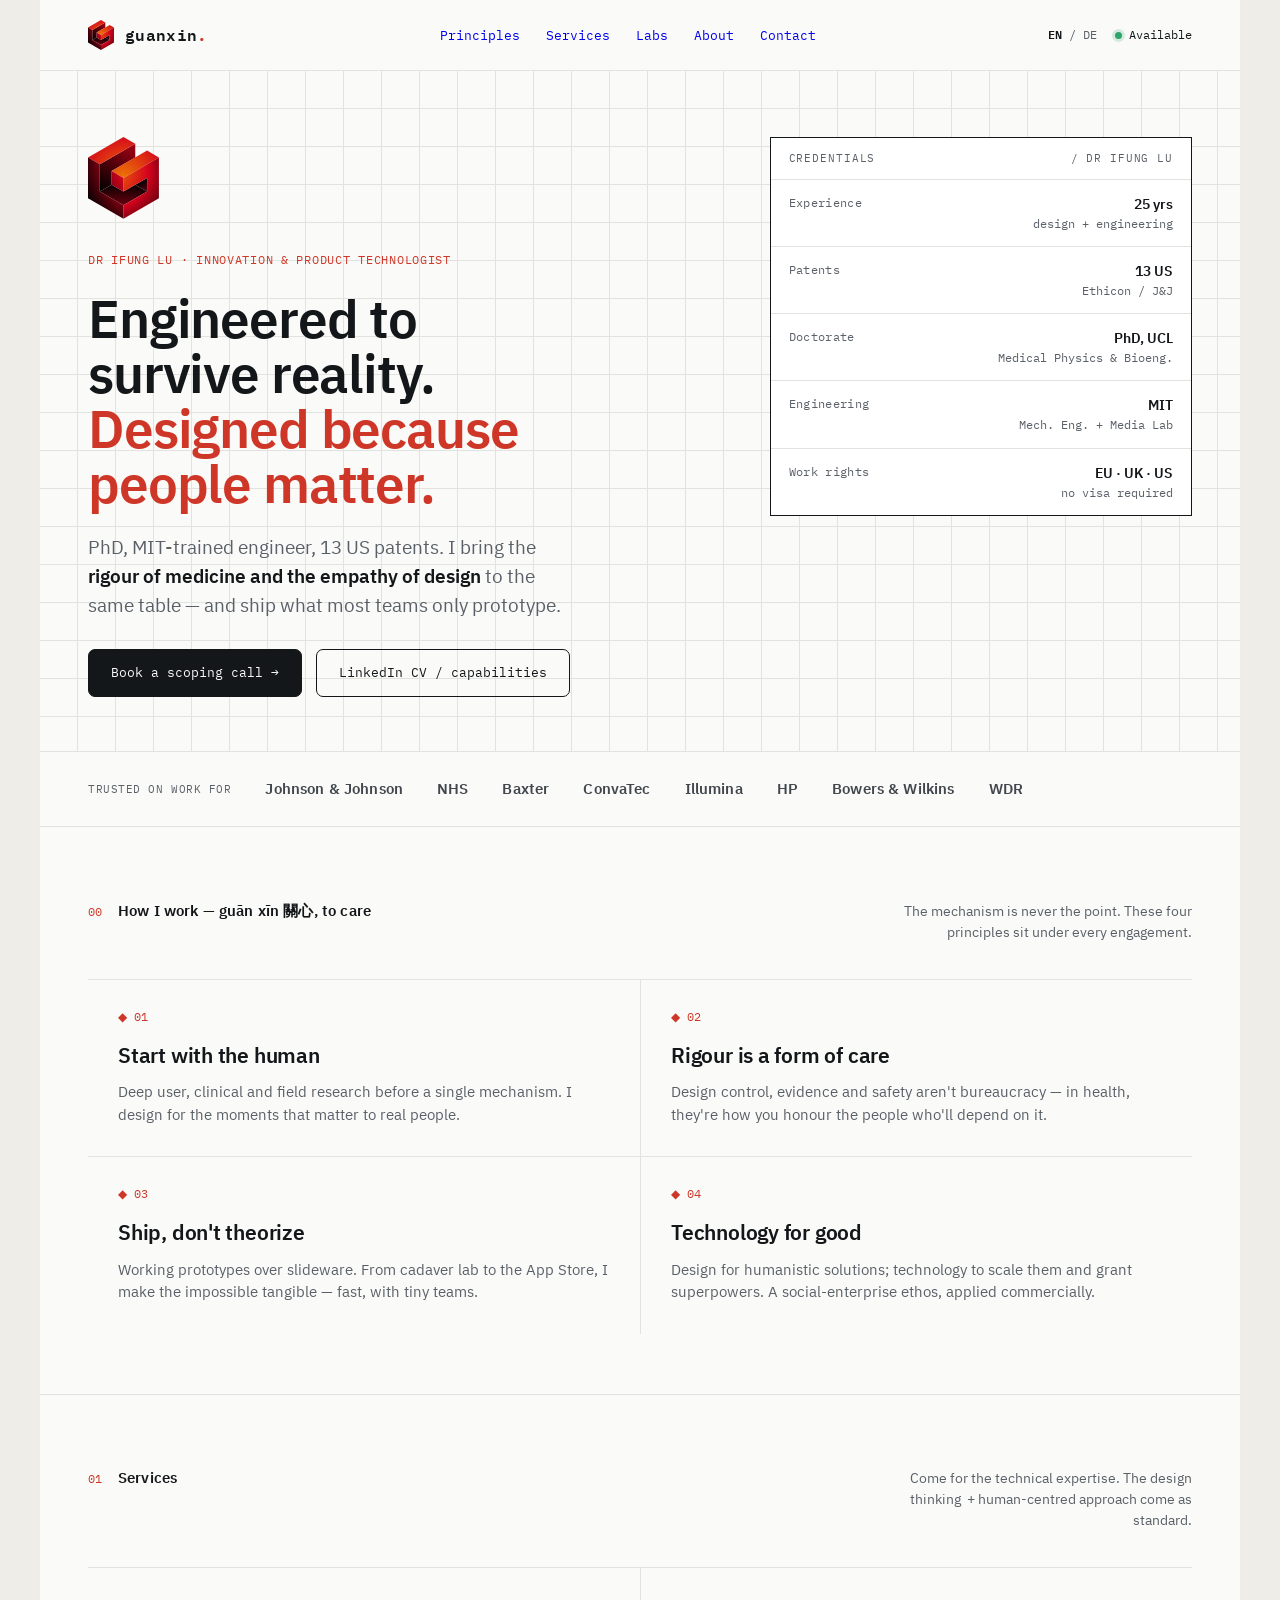
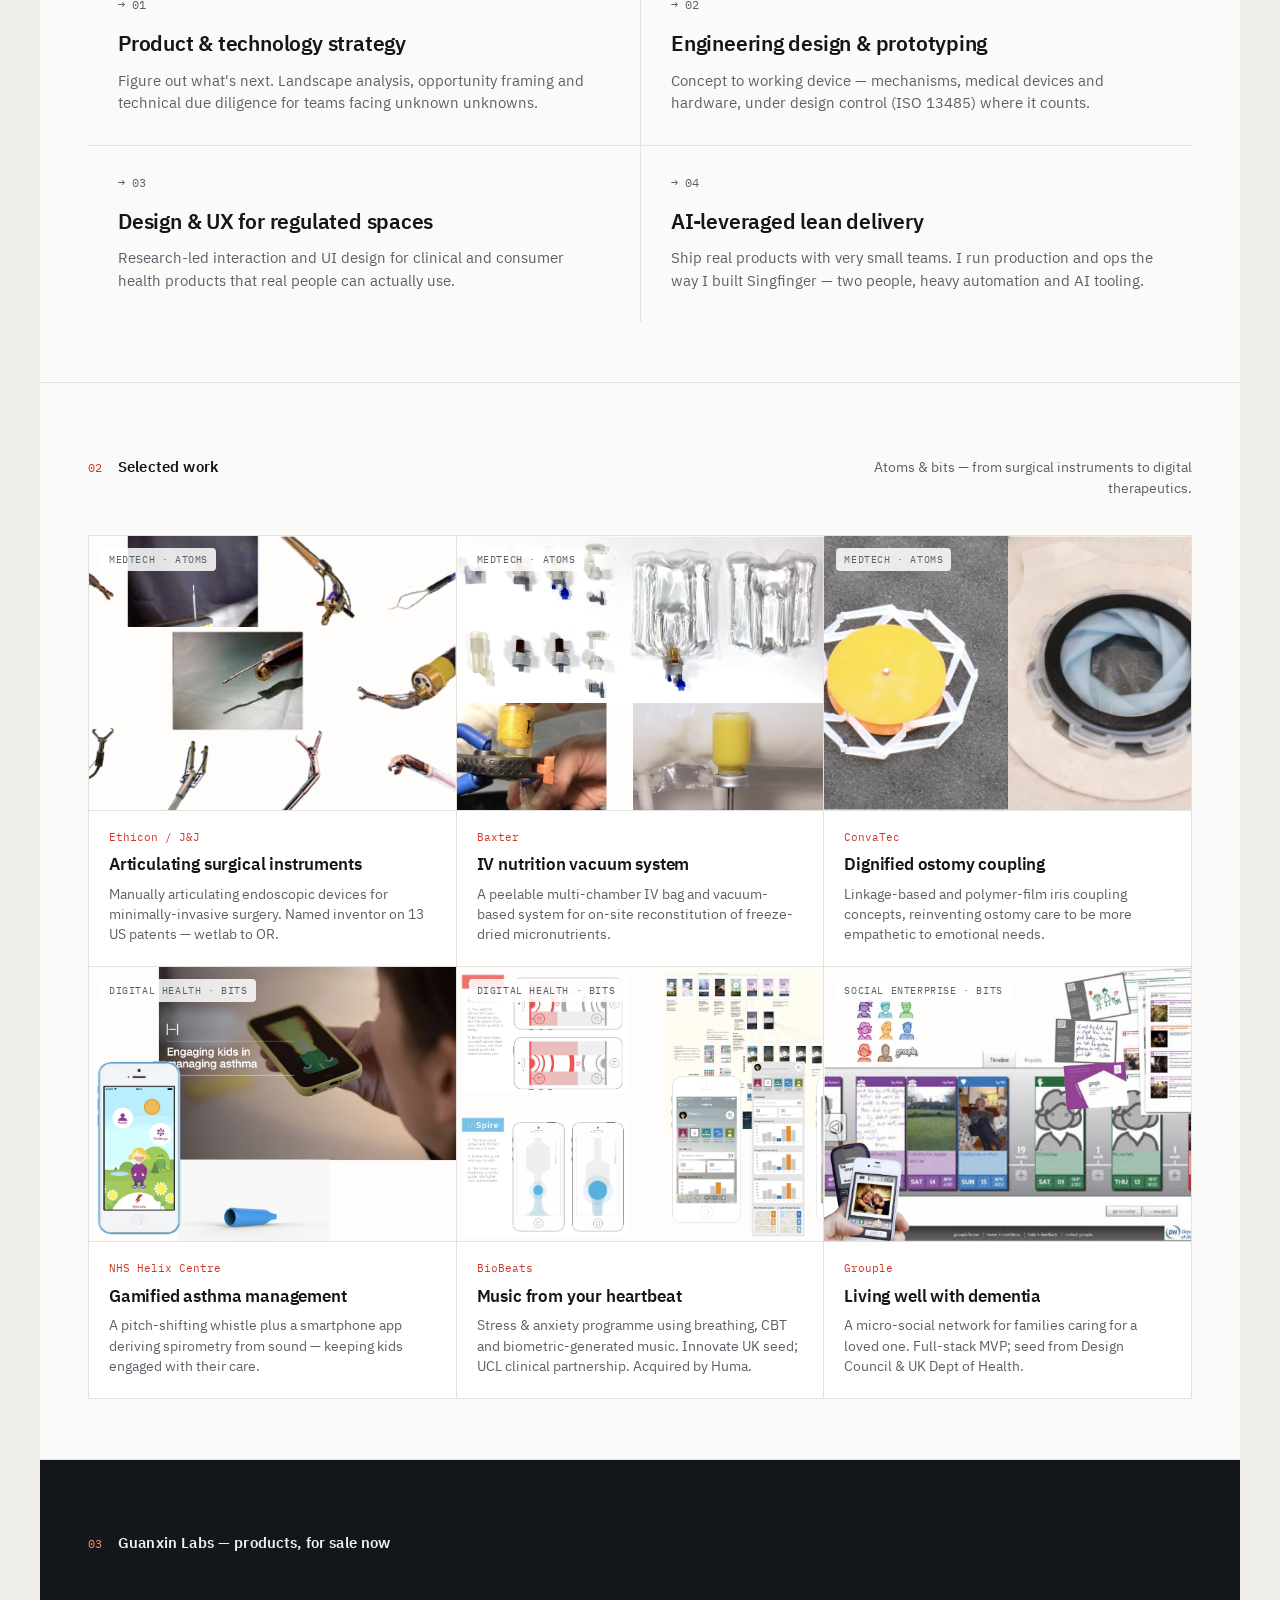
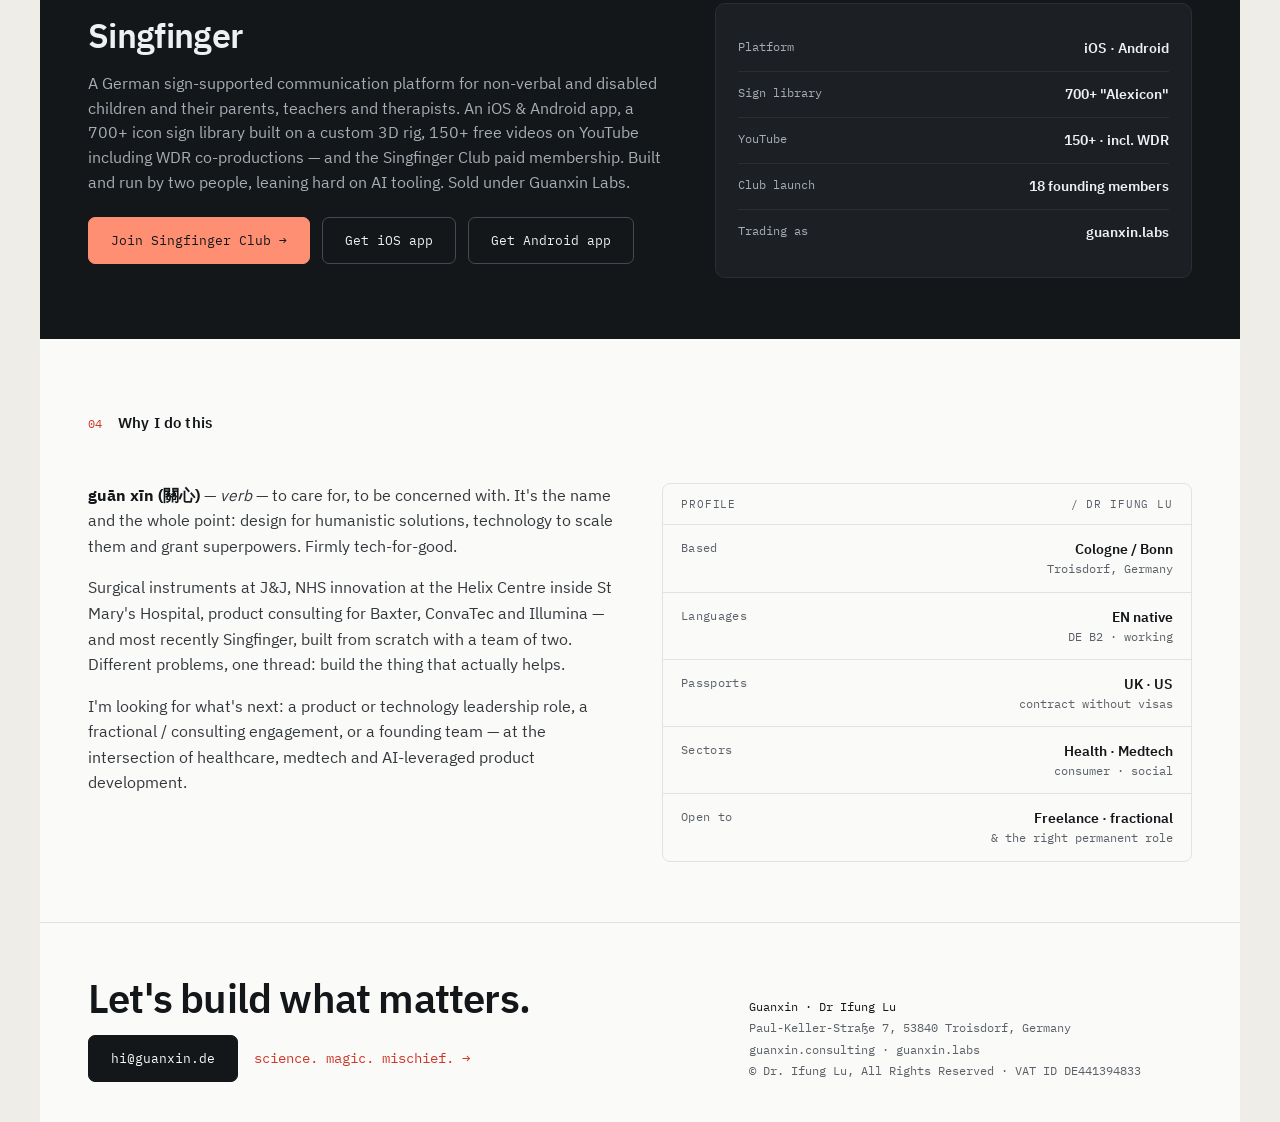
==== commit fefbf7d6: "ARIA accessibility and screen reader compliance." ====
--- a/index.html
+++ b/index.html
@@ -8,6 +8,7 @@
         <link rel="stylesheet" href="guanxin.css">
     </head>
     <body>
+        <a class="skip-link" href="#main">Skip to main content</a>
         <div class="a v2">
             <nav class="a-nav">
                 <div class="a-brand">
@@ -41,7 +42,7 @@
                     <h1 class="a-h1">Engineered to survive reality.<span class="l2">Designed because people matter.</span></h1>
                     <p class="a-lead">PhD, MIT-trained engineer, 13 US patents. I bring the <b>rigour of medicine and the empathy of design</b> to the same table — and ship what most teams only prototype.</p>
                     <div class="a-cta">
-                        <a class="a-btn p" href="https://calendar.app.google/inU9o1Cp53TYbdCk6">Book a scoping call →</a>
+                        <a class="a-btn p" href="https://calendar.app.google/inU9o1Cp53TYbdCk6">Book a scoping call <span aria-hidden="true">→</span></a>
                         <a class="a-btn g" href="https://www.linkedin.com/in/ifunglu/">LinkedIn CV / capabilities</a>
                     </div>
                 </div>
@@ -50,28 +51,31 @@
                         <span>Credentials</span>
                         <span>/ Dr Ifung Lu</span>
                     </div>
-                    <div class="a-spec">
-                        <span class="k">Experience</span>
-                        <span class="v">25 yrs<small>design + engineering</small></span>
-                    </div>
-                    <div class="a-spec">
-                        <span class="k">Patents</span>
-                        <span class="v">13 US<small>Ethicon / J&amp;J</small></span>
-                    </div>
-                    <div class="a-spec">
-                        <span class="k">Doctorate</span>
-                        <span class="v">PhD, UCL<small>Medical Physics &amp; Bioeng.</small></span>
-                    </div>
-                    <div class="a-spec">
-                        <span class="k">Engineering</span>
-                        <span class="v">MIT<small>Mech. Eng. + Media Lab</small></span>
-                    </div>
-                    <div class="a-spec">
-                        <span class="k">Work rights</span>
-                        <span class="v">EU · UK · US<small>no visa required</small></span>
-                    </div>
+                    <dl>
+                        <div class="a-spec">
+                            <dt class="k">Experience</dt>
+                            <dd class="v">25 yrs<small>design + engineering</small></dd>
+                        </div>
+                        <div class="a-spec">
+                            <dt class="k">Patents</dt>
+                            <dd class="v">13 US<small>Ethicon / J&amp;J</small></dd>
+                        </div>
+                        <div class="a-spec">
+                            <dt class="k">Doctorate</dt>
+                            <dd class="v">PhD, UCL<small>Medical Physics &amp; Bioeng.</small></dd>
+                        </div>
+                        <div class="a-spec">
+                            <dt class="k">Engineering</dt>
+                            <dd class="v">MIT<small>Mech. Eng. + Media Lab</small></dd>
+                        </div>
+                        <div class="a-spec">
+                            <dt class="k">Work rights</dt>
+                            <dd class="v">EU · UK · US<small>no visa required</small></dd>
+                        </div>
+                    </dl>
                 </div>
             </header>
+            <main id="main" tabindex="-1">
             <div class="a-logos">
                 <span class="lb">Trusted on work for</span>
                 <span class="lg">Johnson &amp; Johnson</span>
@@ -86,28 +90,28 @@
             <section class="a-sec" id="Principles">
                 <div class="a-sech">
                     <span class="a-secn care">00</span>
-                    <span class="a-sect">How I work — guān xīn 關心, to care</span>
+                    <h2 class="a-sect">How I work — guān xīn <span lang="zh-Hant">關心</span>, to care</h2>
                     <span class="a-secd">The mechanism is never the point. These four principles sit under every engagement.</span>
                 </div>
                 <div class="a-svc">
                     <div class="a-svc-i">
-                        <div class="a-svc-n" style="color:var(--acc)">◆ 01</div>
-                        <h4 class="a-svc-t">Start with the human</h4>
+                        <div class="a-svc-n" style="color:var(--acc)"><span aria-hidden="true">◆</span> 01</div>
+                        <h3 class="a-svc-t">Start with the human</h3>
                         <p class="a-svc-p">Deep user, clinical and field research before a single mechanism. I design for the moments that matter to real people.</p>
                     </div>
                     <div class="a-svc-i">
-                        <div class="a-svc-n" style="color:var(--acc)">◆ 02</div>
-                        <h4 class="a-svc-t">Rigour is a form of care</h4>
+                        <div class="a-svc-n" style="color:var(--acc)"><span aria-hidden="true">◆</span> 02</div>
+                        <h3 class="a-svc-t">Rigour is a form of care</h3>
                         <p class="a-svc-p">Design control, evidence and safety aren't bureaucracy — in health, they're how you honour the people who'll depend on it.</p>
                     </div>
                     <div class="a-svc-i">
-                        <div class="a-svc-n" style="color:var(--acc)">◆ 03</div>
-                        <h4 class="a-svc-t">Ship, don't theorize</h4>
+                        <div class="a-svc-n" style="color:var(--acc)"><span aria-hidden="true">◆</span> 03</div>
+                        <h3 class="a-svc-t">Ship, don't theorize</h3>
                         <p class="a-svc-p">Working prototypes over slideware. From cadaver lab to the App Store, I make the impossible tangible — fast, with tiny teams.</p>
                     </div>
                     <div class="a-svc-i">
-                        <div class="a-svc-n" style="color:var(--acc)">◆ 04</div>
-                        <h4 class="a-svc-t">Technology for good</h4>
+                        <div class="a-svc-n" style="color:var(--acc)"><span aria-hidden="true">◆</span> 04</div>
+                        <h3 class="a-svc-t">Technology for good</h3>
                         <p class="a-svc-p">Design for humanistic solutions; technology to scale them and grant superpowers. A social-enterprise ethos, applied commercially.</p>
                     </div>
                 </div>
@@ -115,28 +119,28 @@
             <section class="a-sec" id="Services">
                 <div class="a-sech">
                     <span class="a-secn">01</span>
-                    <span class="a-sect">Services</span>
+                    <h2 class="a-sect">Services</h2>
                     <span class="a-secd">Come for the technical expertise. The design thinking&nbsp; + human-centred approach come as standard.</span>
                 </div>
                 <div class="a-svc">
                     <div class="a-svc-i">
-                        <div class="a-svc-n">→ 01</div>
-                        <h4 class="a-svc-t">Product &amp; technology strategy</h4>
+                        <div class="a-svc-n"><span aria-hidden="true">→</span> 01</div>
+                        <h3 class="a-svc-t">Product &amp; technology strategy</h3>
                         <p class="a-svc-p">Figure out what's next. Landscape analysis, opportunity framing and technical due diligence for teams facing unknown unknowns.</p>
                     </div>
                     <div class="a-svc-i">
-                        <div class="a-svc-n">→ 02</div>
-                        <h4 class="a-svc-t">Engineering design &amp; prototyping</h4>
+                        <div class="a-svc-n"><span aria-hidden="true">→</span> 02</div>
+                        <h3 class="a-svc-t">Engineering design &amp; prototyping</h3>
                         <p class="a-svc-p">Concept to working device — mechanisms, medical devices and hardware, under design control (ISO 13485) where it counts.</p>
                     </div>
                     <div class="a-svc-i">
-                        <div class="a-svc-n">→ 03</div>
-                        <h4 class="a-svc-t">Design &amp; UX for regulated spaces</h4>
+                        <div class="a-svc-n"><span aria-hidden="true">→</span> 03</div>
+                        <h3 class="a-svc-t">Design &amp; UX for regulated spaces</h3>
                         <p class="a-svc-p">Research-led interaction and UI design for clinical and consumer health products that real people can actually use.</p>
                     </div>
                     <div class="a-svc-i">
-                        <div class="a-svc-n">→ 04</div>
-                        <h4 class="a-svc-t">AI-leveraged lean delivery</h4>
+                        <div class="a-svc-n"><span aria-hidden="true">→</span> 04</div>
+                        <h3 class="a-svc-t">AI-leveraged lean delivery</h3>
                         <p class="a-svc-p">Ship real products with very small teams. I run production and ops the way I built Singfinger &#8212; two people, heavy automation and AI tooling.</p>
                     </div>
                 </div>
@@ -144,73 +148,73 @@
             <section class="a-sec">
                 <div class="a-sech">
                     <span class="a-secn">02</span>
-                    <span class="a-sect">Selected work</span>
+                    <h2 class="a-sect">Selected work</h2>
                     <span class="a-secd">Atoms &amp; bits — from surgical instruments to digital therapeutics.</span>
                 </div>
                 <div class="a-work">
                     <div class="a-w">
                         <div class="a-wimg">
-                            <span class="a-wph" style="background-image: url('GFX/MAD.webp'); background-size: cover; background-repeat: no-repeat; background-position: right bottom; color: #d93a2a;"></span>
+                            <img class="a-wph" src="GFX/MAD.webp" alt="Photo collage of articulating surgical instrument tips and prototype grasper mechanisms." style="object-position: right bottom;">
                             <span class="a-wtag">MEDTECH · ATOMS</span>
                         </div>
                         <div class="a-wb">
                             <div class="a-wc">Ethicon / J&amp;J</div>
-                            <h5 class="a-wt">Articulating surgical instruments</h5>
+                            <h3 class="a-wt">Articulating surgical instruments</h3>
                             <p class="a-wp">Manually articulating endoscopic devices for minimally-invasive surgery. Named inventor on 13 US patents &#8212; wetlab to OR.</p>
                         </div>
                     </div>
                     <div class="a-w">
                         <div class="a-wimg">
-                            <span class="a-wph" style="background-image: url('GFX/VitEasy.webp'); background-size: cover; background-repeat: no-repeat; background-position: right bottom; color: #d93a2a;"></span>
+                            <img class="a-wph" src="GFX/VitEasy.webp" alt="Photo collage of IV bag connector components, vacuum-sealed bags, and a vial being fitted onto the device by hand." style="object-position: right bottom;">
                             <span class="a-wtag">MEDTECH · ATOMS</span>
                         </div>
                         <div class="a-wb">
                             <div class="a-wc">Baxter</div>
-                            <h5 class="a-wt">IV nutrition vacuum system</h5>
+                            <h3 class="a-wt">IV nutrition vacuum system</h3>
                             <p class="a-wp">A peelable multi-chamber IV bag and vacuum-based system for on-site reconstitution of freeze-dried micronutrients.</p>
                         </div>
                     </div>
                     <div class="a-w">
                         <div class="a-wimg">
-                            <span class="a-wph" style="background-image: url('GFX/Convatec.webp'); background-size: cover; background-position: center center; color: #d93a2a;"></span>
+                            <img class="a-wph" src="GFX/Convatec.webp" alt="Two prototype ostomy coupling mechanisms — a linkage-based skeletal disc and a polymer-film iris aperture." style="object-position: center center;">
                             <span class="a-wtag">MEDTECH · ATOMS</span>
                         </div>
                         <div class="a-wb">
                             <div class="a-wc">ConvaTec</div>
-                            <h5 class="a-wt">Dignified ostomy coupling</h5>
+                            <h3 class="a-wt">Dignified ostomy coupling</h3>
                             <p class="a-wp">Linkage-based and polymer-film iris coupling concepts, reinventing ostomy care to be more empathetic to emotional needs.</p>
                         </div>
                     </div>
                     <div class="a-w">
                         <div class="a-wimg">
-                            <span class="a-wph" style="background-image: url('GFX/Floot.webp'); background-size: cover; background-repeat: no-repeat; background-position: left bottom; color: #d93a2a;"></span>
+                            <img class="a-wph" src="GFX/Floot.webp" alt="A child using the asthma-management phone app with an animated frog character, and the blue plastic breath-sensing mouthpiece." style="object-position: left bottom;">
                             <span class="a-wtag">DIGITAL HEALTH · BITS</span>
                         </div>
                         <div class="a-wb">
                             <div class="a-wc">NHS Helix Centre</div>
-                            <h5 class="a-wt">Gamified asthma management</h5>
+                            <h3 class="a-wt">Gamified asthma management</h3>
                             <p class="a-wp">A pitch-shifting whistle plus a smartphone app deriving spirometry from sound — keeping kids engaged with their care.</p>
                         </div>
                     </div>
                     <div class="a-w">
                         <div class="a-wimg">
-                            <span class="a-wph" style="background-image: url('GFX/Pulse.webp'); background-size: cover; color: #d93a2a;"></span>
+                            <img class="a-wph" src="GFX/Pulse.webp" alt="BioBeats app screens showing the two-player heart-rate game, breathing guide, and personal stress and achievement dashboards." style="object-position: left top;">
                             <span class="a-wtag">DIGITAL HEALTH · BITS</span>
                         </div>
                         <div class="a-wb">
                             <div class="a-wc">BioBeats</div>
-                            <h5 class="a-wt">Music from your heartbeat</h5>
+                            <h3 class="a-wt">Music from your heartbeat</h3>
                             <p class="a-wp">Stress &amp; anxiety programme using breathing, CBT and biometric-generated music. Innovate UK seed; UCL clinical partnership. Acquired by Huma.</p>
                         </div>
                     </div>
                     <div class="a-w">
                         <div class="a-wimg">
-                            <span class="a-wph" style="background-image: url('GFX/Grouple.webp'); background-size: cover; background-position: left bottom; color: #d93a2a;"></span>
+                            <img class="a-wph" src="GFX/Grouple.webp" alt="Grouple family timeline showing shared photos, handwritten notes, and printed postcards alongside the mobile app." style="object-position: left bottom;">
                             <span class="a-wtag">SOCIAL ENTERPRISE · BITS</span>
                         </div>
                         <div class="a-wb">
                             <div class="a-wc">Grouple</div>
-                            <h5 class="a-wt">Living well with dementia</h5>
+                            <h3 class="a-wt">Living well with dementia</h3>
                             <p class="a-wp">A micro-social network for families caring for a loved one. Full-stack MVP; seed from Design Council &amp; UK Dept of Health.</p>
                         </div>
                     </div>
@@ -219,50 +223,50 @@
             <section class="a-labs" id="Labs">
                 <div class="a-sech">
                     <span class="a-secn">03</span>
-                    <span class="a-sect" style="color:#eef0f2">Guanxin Labs &#8212; products, for sale now</span>
+                    <h2 class="a-sect" style="color:#eef0f2">Guanxin Labs &#8212; products, for sale now</h2>
                 </div>
                 <div class="a-labs-g">
                     <div>
                         <h3>Singfinger</h3>
                         <p>A German sign-supported communication platform for non-verbal and disabled children and their parents, teachers and therapists. An iOS &amp; Android app, a 700+ icon sign library built on a custom 3D rig, 150+ free videos on YouTube including WDR co-productions &#8212; and the Singfinger&nbsp;Club paid membership. Built and run by two people, leaning hard on AI tooling. Sold under Guanxin Labs.</p>
                         <div class="buy">
-                            <a class="a-btn p" href="https://singfinger-club.circle.so/gemeinschaft">Join Singfinger Club &rarr;</a>
+                            <a class="a-btn p" href="https://singfinger-club.circle.so/gemeinschaft">Join Singfinger Club <span aria-hidden="true">&rarr;</span></a>
                             <a class="a-btn g" href="https://apps.apple.com/de/app/haandi-finger-alphabet/id6745176292">Get iOS app</a>
                             <a class="a-btn g" href="https://play.google.com/store/apps/details?id=de.guanxin.labs.haandi&hl=en">Get Android app</a>
                         </div>
                     </div>
-                    <div class="a-labs-card">
-                        <div class="row">
-                            <span class="k">Platform</span>
-                            <span class="v">iOS &middot; Android</span>
-                        </div>
-                        <div class="row">
-                            <span class="k">Sign library</span>
-                            <span class="v">700+ &quot;Alexicon&quot;</span>
-                        </div>
-                        <div class="row">
-                            <span class="k">YouTube</span>
-                            <span class="v">150+ &middot; incl. WDR</span>
-                        </div>
-                        <div class="row">
-                            <span class="k">Club launch</span>
-                            <span class="v">18 founding members</span>
-                        </div>
-                        <div class="row">
-                            <span class="k">Trading as</span>
-                            <span class="v">guanxin.labs</span>
-                        </div>
-                    </div>
+                    <dl class="a-labs-card">
+                        <div class="row">
+                            <dt class="k">Platform</dt>
+                            <dd class="v">iOS &middot; Android</dd>
+                        </div>
+                        <div class="row">
+                            <dt class="k">Sign library</dt>
+                            <dd class="v">700+ &quot;Alexicon&quot;</dd>
+                        </div>
+                        <div class="row">
+                            <dt class="k">YouTube</dt>
+                            <dd class="v">150+ &middot; incl. WDR</dd>
+                        </div>
+                        <div class="row">
+                            <dt class="k">Club launch</dt>
+                            <dd class="v">18 founding members</dd>
+                        </div>
+                        <div class="row">
+                            <dt class="k">Trading as</dt>
+                            <dd class="v">guanxin.labs</dd>
+                        </div>
+                    </dl>
                 </div>
             </section>
             <section class="a-sec" id="About">
                 <div class="a-sech">
                     <span class="a-secn care">04</span>
-                    <span class="a-sect">Why I do this</span>
+                    <h2 class="a-sect">Why I do this</h2>
                 </div>
                 <div class="a-about">
                     <div>
-                        <p><b>guān xīn (關心)</b> — <i>verb</i> — to care for, to be concerned with. It's the name and the whole point: design for humanistic solutions, technology to scale them and grant superpowers. Firmly tech-for-good.</p>
+                        <p><b>guān xīn (<span lang="zh-Hant">關心</span>)</b> — <i>verb</i> — to care for, to be concerned with. It's the name and the whole point: design for humanistic solutions, technology to scale them and grant superpowers. Firmly tech-for-good.</p>
                         <p>Surgical instruments at J&amp;J, NHS innovation at the Helix Centre inside St Mary's Hospital, product consulting for Baxter, ConvaTec and Illumina — and most recently Singfinger, built from scratch with a team of two. Different problems, one thread: build the thing that actually helps.</p>
                         <p>I'm looking for what's next: a product or technology leadership role, a fractional / consulting engagement, or a founding team — at the intersection of healthcare, medtech and AI-leveraged product development.</p>
                     </div>
@@ -271,34 +275,37 @@
                             <span>Profile</span>
                             <span>/ Dr Ifung Lu</span>
                         </div>
-                        <div class="a-spec">
-                            <span class="k">Based</span>
-                            <span class="v">Cologne / Bonn<small>Troisdorf, Germany</small></span>
-                        </div>
-                        <div class="a-spec">
-                            <span class="k">Languages</span>
-                            <span class="v">EN native<small>DE B2 &middot; working</small></span>
-                        </div>
-                        <div class="a-spec">
-                            <span class="k">Passports</span>
-                            <span class="v">UK · US<small>contract without visas</small></span>
-                        </div>
-                        <div class="a-spec">
-                            <span class="k">Sectors</span>
-                            <span class="v">Health · Medtech<small>consumer · social</small></span>
-                        </div>
-                        <div class="a-spec">
-                            <span class="k">Open to</span>
-                            <span class="v">Freelance · fractional<small>&amp; the right permanent role</small></span>
-                        </div>
-                    </div>
-                </div>
-            </section>
+                        <dl>
+                            <div class="a-spec">
+                                <dt class="k">Based</dt>
+                                <dd class="v">Cologne / Bonn<small>Troisdorf, Germany</small></dd>
+                            </div>
+                            <div class="a-spec">
+                                <dt class="k">Languages</dt>
+                                <dd class="v">EN native<small>DE B2 &middot; working</small></dd>
+                            </div>
+                            <div class="a-spec">
+                                <dt class="k">Passports</dt>
+                                <dd class="v">UK · US<small>contract without visas</small></dd>
+                            </div>
+                            <div class="a-spec">
+                                <dt class="k">Sectors</dt>
+                                <dd class="v">Health · Medtech<small>consumer · social</small></dd>
+                            </div>
+                            <div class="a-spec">
+                                <dt class="k">Open to</dt>
+                                <dd class="v">Freelance · fractional<small>&amp; the right permanent role</small></dd>
+                            </div>
+                        </dl>
+                    </div>
+                </div>
+            </section>
+            </main>
             <footer class="a-foot" id="Contact">
                 <div>
                     <p class="big">Let's build what matters.</p>
                     <a class="a-btn p" href="mailto:hi@guanxin.de" style="margin-right:12px">hi@guanxin.de</a>
-                    <a class="em" href="https://blog.guanxin.de">science. magic. mischief. →</a>
+                    <a class="em" href="https://blog.guanxin.de">science. magic. mischief. <span aria-hidden="true">→</span></a>
                 </div>
                 <div class="meta">
                     <span class="han">Guanxin &middot; Dr Ifung Lu</span>
--- a/guanxin.css
+++ b/guanxin.css
@@ -11,6 +11,28 @@
     display: flex;
     justify-content: center;
     padding: 0;
+}
+
+/* ---- accessibility: skip link ---- */
+
+.skip-link {
+    position: absolute;
+    top: 0;
+    left: 0;
+    transform: translateY(-100%);
+    z-index: 20;
+    background: #14171a;
+    color: #fafaf8;
+    font-family: 'IBM Plex Mono', monospace;
+    font-size: 13px;
+    padding: 12px 20px;
+    text-decoration: none;
+    border-radius: 0 0 7px 0;
+    transition: transform .15s ease;
+}
+
+.skip-link:focus {
+    transform: translateY(0);
 }
 
 /* ---- design reference: Guanxin homepage, direction "3b" ---- */
@@ -79,7 +101,7 @@
     --ink: #14171a;
     --sub: #5a6068;
     --line: #e2e2df;
-    --acc: #d0472a;
+    --acc: #ce3728;
     --paper: #fafaf8;
     width: 100%;
     max-width: 1200px;
@@ -260,17 +282,24 @@
     border-bottom: 0;
 }
 
+.a-specs dl,
+.a-cred dl {
+    margin: 0;
+}
+
 .a-spec .k {
     font-family: 'IBM Plex Mono',monospace;
     font-size: 11.5px;
     color: var(--sub);
     letter-spacing: .03em;
+    margin: 0;
 }
 
 .a-spec .v {
     font-weight: 600;
     font-size: 14px;
     text-align: right;
+    margin: 0;
 }
 
 .a-spec .v small {
@@ -409,12 +438,9 @@
 .a-wph {
     position: absolute;
     inset: 0;
-    display: flex;
-    align-items: center;
-    justify-content: center;
-    font-family: 'IBM Plex Mono',monospace;
-    font-size: 11px;
-    color: #b6b6b0;
+    width: 100%;
+    height: 100%;
+    object-fit: cover;
 }
 
 .a-wb {
@@ -501,6 +527,7 @@
     border: 1px solid #2a2f34;
     border-radius: 10px;
     padding: 22px;
+    margin: 0;
 }
 
 .a-labs-card .row {
@@ -519,10 +546,12 @@
     color: #a7adb4;
     font-family: 'IBM Plex Mono',monospace;
     font-size: 12px;
+    margin: 0;
 }
 
 .a-labs-card .row .v {
     font-weight: 600;
+    margin: 0;
 }
 
 .a-about {
@@ -628,7 +657,7 @@
 }
 
 .a.v2 {
-    --acc: #d93a2a;
+    --acc: #ce3728;
 }
 
 .a.v2 .a-labs .a-secn {
@@ -770,21 +799,18 @@
     .a-labs-g {
         grid-template-columns: 1fr;
     }
-}
-
-@media (max-width: 640px) {
-    .a-nav {
-        padding: 16px 24px;
-    }
-
+
+    /* nav switches to hamburger/drawer here (not at the 640px content
+       breakpoint) because the horizontal nav itself runs out of room
+       and wraps mid-word well before 640px — see design.md §8 */
     .a-navtoggle {
         display: flex;
     }
 
     .a-navdrawer {
         display: none;
-        position: fixed;
-        top: 65px;
+        position: absolute;
+        top: 100%;
         left: 0;
         right: 0;
         flex-direction: column;
@@ -811,6 +837,12 @@
     .a-navr {
         padding-top: 12px;
         justify-content: space-between;
+    }
+}
+
+@media (max-width: 640px) {
+    .a-nav {
+        padding: 16px 24px;
     }
 
     .a-hero,
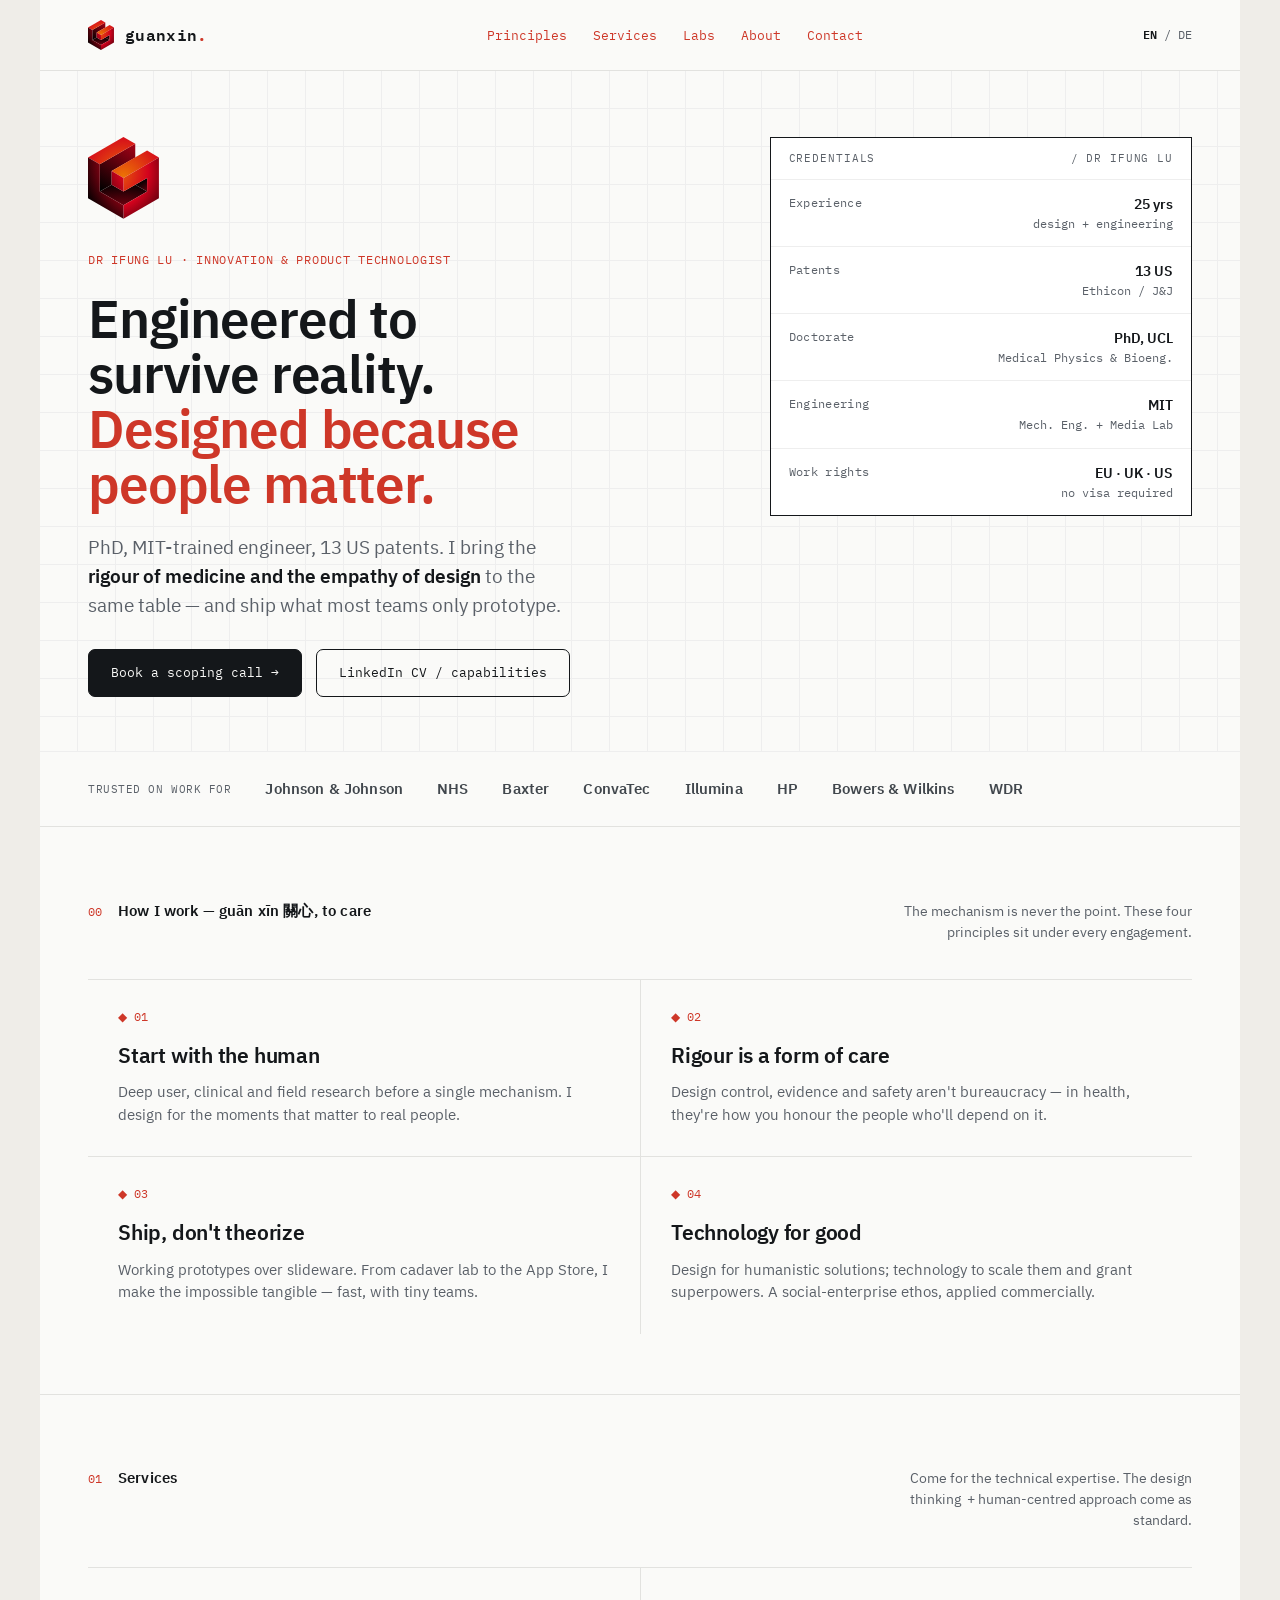
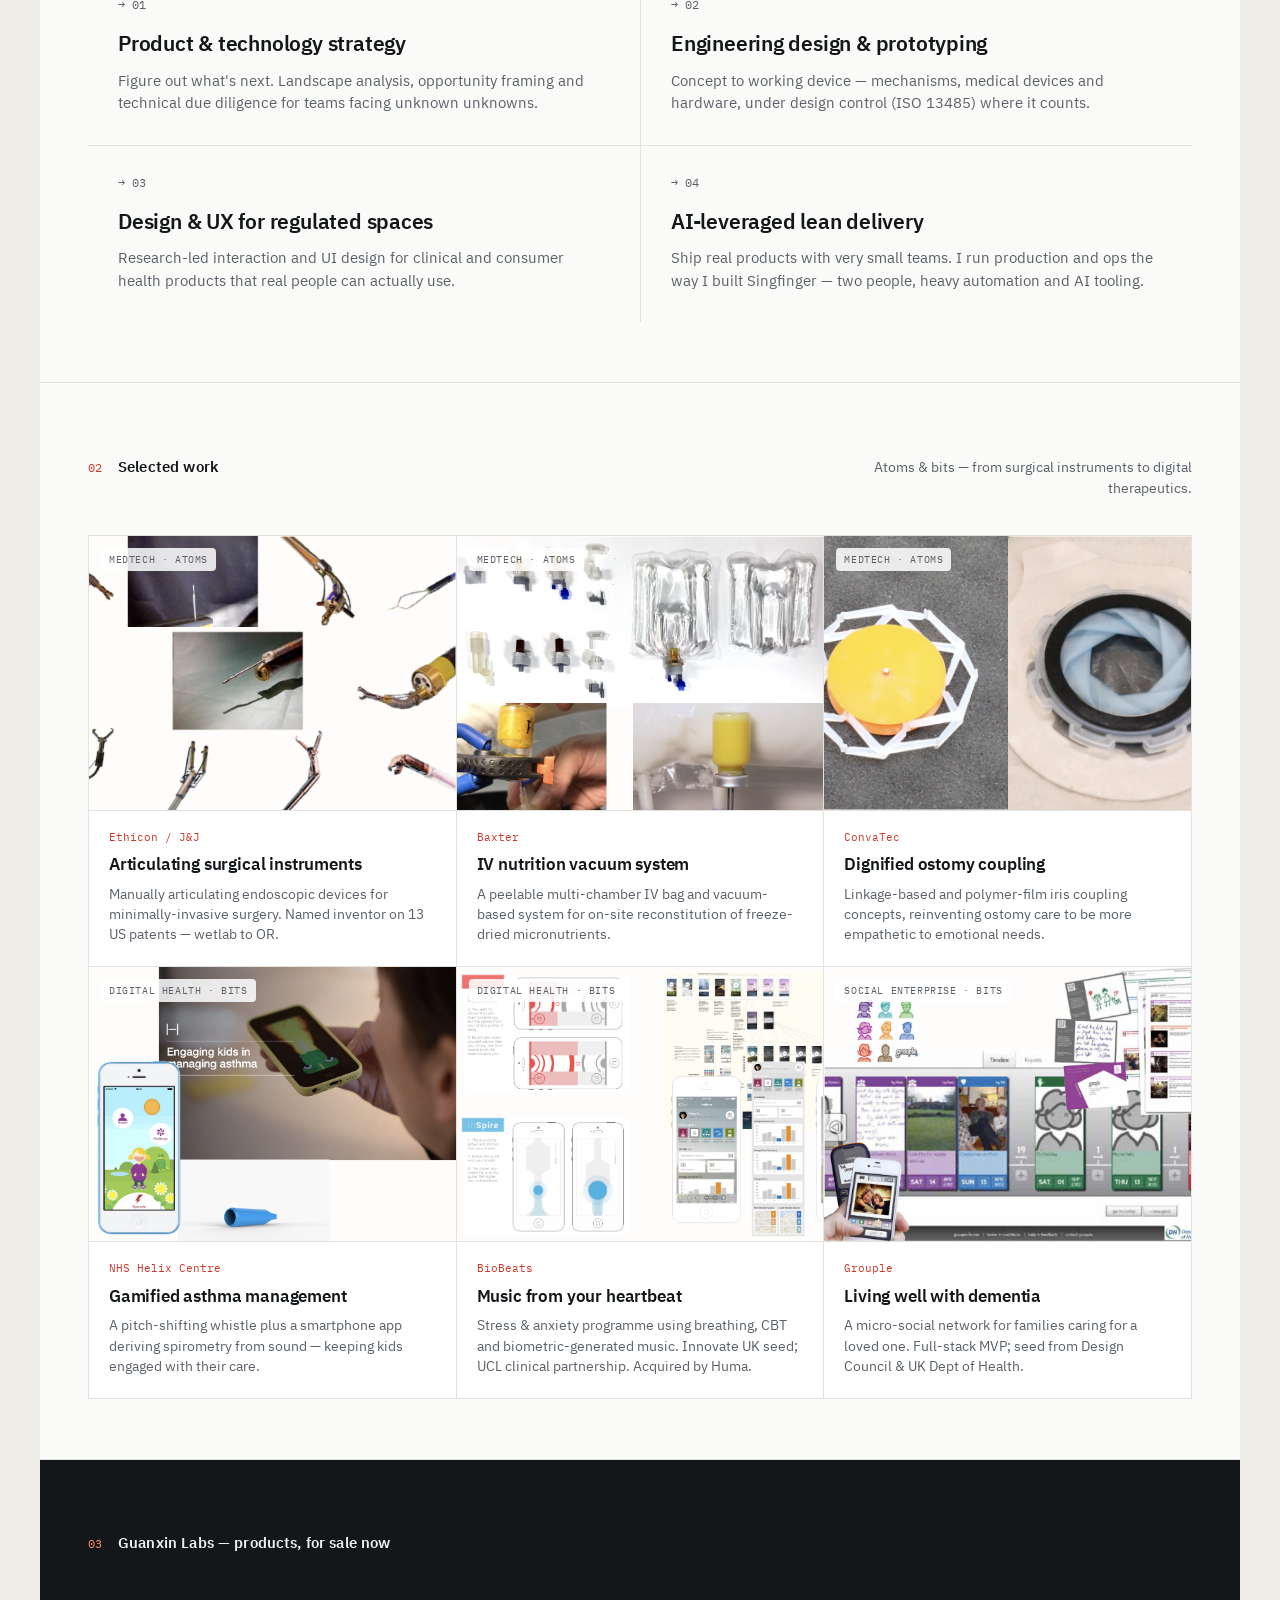
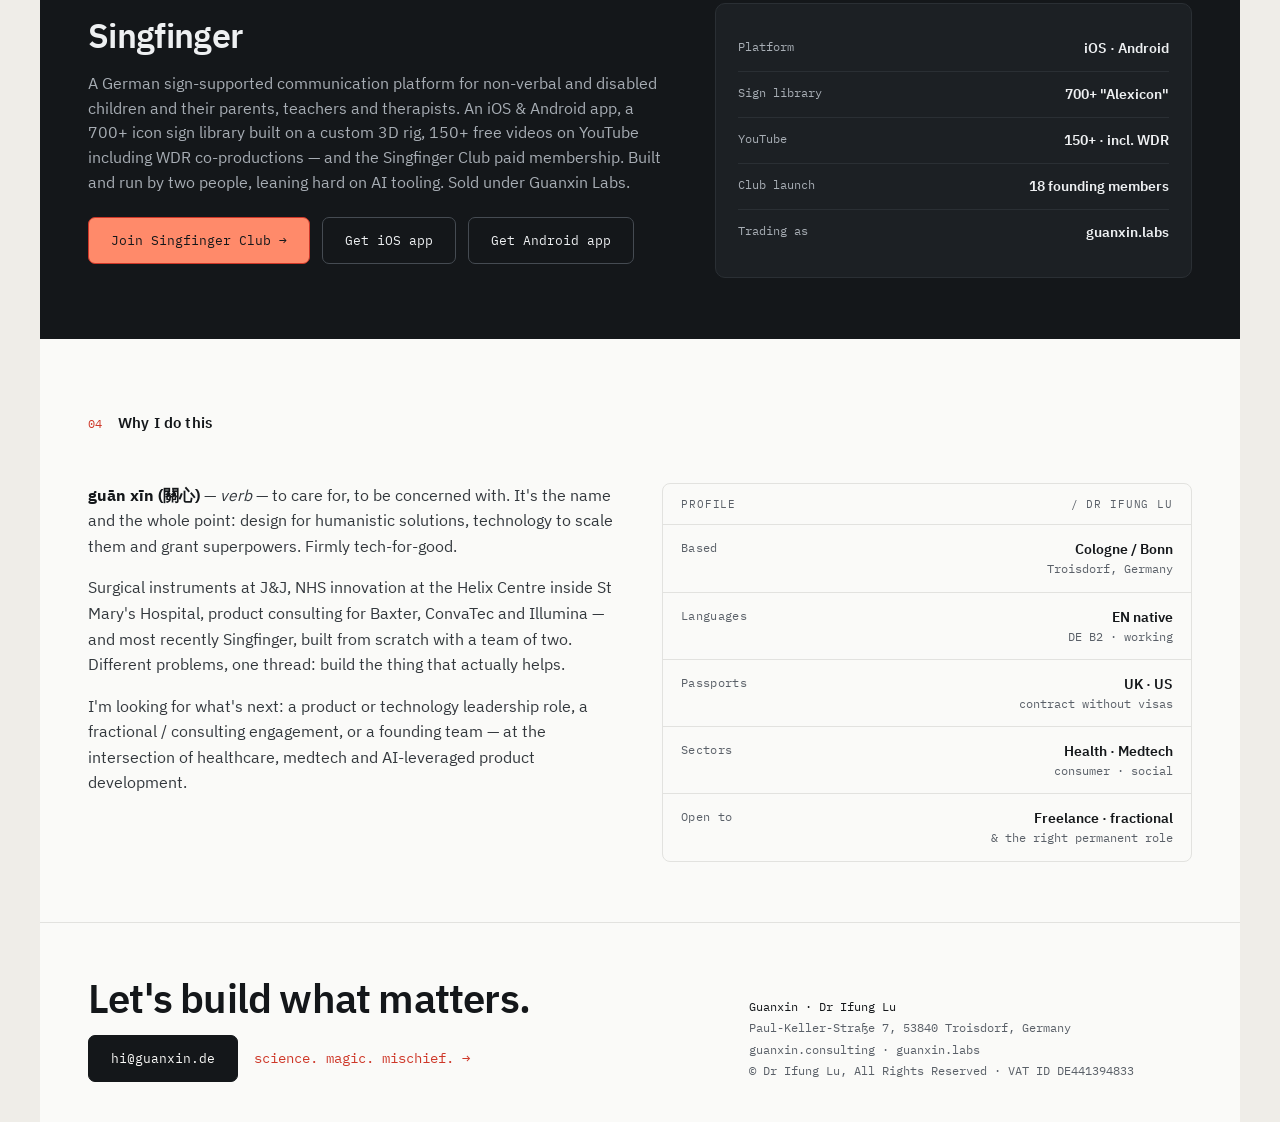
==== commit 6217a7e1: "Updated per Jim's comments." ====
--- a/index.html
+++ b/index.html
@@ -17,7 +17,9 @@
                     </div>
                 </div>
                 <button class="a-navtoggle" aria-label="Toggle navigation" aria-expanded="false" aria-controls="a-navdrawer">
-                    <span></span><span></span><span></span>
+                    <span></span>
+                    <span></span>
+                    <span></span>
                 </button>
                 <div class="a-navdrawer" id="a-navdrawer">
                     <div class="a-navlinks">
@@ -29,7 +31,6 @@
                     </div>
                     <div class="a-navr">
                         <span class="a-lang"><b>EN</b> / DE</span>
-                        <span class="a-avail"><span class="a-dot"></span>Available</span>
                     </div>
                 </div>
             </nav>
@@ -54,264 +55,290 @@
                     <dl>
                         <div class="a-spec">
                             <dt class="k">Experience</dt>
-                            <dd class="v">25 yrs<small>design + engineering</small></dd>
+                            <dd class="v">25 yrs<small>design + engineering</small>
+                            </dd>
                         </div>
                         <div class="a-spec">
                             <dt class="k">Patents</dt>
-                            <dd class="v">13 US<small>Ethicon / J&amp;J</small></dd>
+                            <dd class="v">13 US<small>Ethicon / J&amp;J</small>
+                            </dd>
                         </div>
                         <div class="a-spec">
                             <dt class="k">Doctorate</dt>
-                            <dd class="v">PhD, UCL<small>Medical Physics &amp; Bioeng.</small></dd>
+                            <dd class="v">PhD, UCL<small>Medical Physics &amp; Bioeng.</small>
+                            </dd>
                         </div>
                         <div class="a-spec">
                             <dt class="k">Engineering</dt>
-                            <dd class="v">MIT<small>Mech. Eng. + Media Lab</small></dd>
+                            <dd class="v">MIT<small>Mech. Eng. + Media Lab</small>
+                            </dd>
                         </div>
                         <div class="a-spec">
                             <dt class="k">Work rights</dt>
-                            <dd class="v">EU · UK · US<small>no visa required</small></dd>
+                            <dd class="v">EU · UK · US<small>no visa required</small>
+                            </dd>
                         </div>
                     </dl>
                 </div>
             </header>
             <main id="main" tabindex="-1">
-            <div class="a-logos">
-                <span class="lb">Trusted on work for</span>
-                <span class="lg">Johnson &amp; Johnson</span>
-                <span class="lg">NHS</span>
-                <span class="lg">Baxter</span>
-                <span class="lg">ConvaTec</span>
-                <span class="lg">Illumina</span>
-                <span class="lg">HP</span>
-                <span class="lg">Bowers &amp; Wilkins</span>
-                <span class="lg">WDR</span>
-            </div>
-            <section class="a-sec" id="Principles">
-                <div class="a-sech">
-                    <span class="a-secn care">00</span>
-                    <h2 class="a-sect">How I work — guān xīn <span lang="zh-Hant">關心</span>, to care</h2>
-                    <span class="a-secd">The mechanism is never the point. These four principles sit under every engagement.</span>
-                </div>
-                <div class="a-svc">
-                    <div class="a-svc-i">
-                        <div class="a-svc-n" style="color:var(--acc)"><span aria-hidden="true">◆</span> 01</div>
-                        <h3 class="a-svc-t">Start with the human</h3>
-                        <p class="a-svc-p">Deep user, clinical and field research before a single mechanism. I design for the moments that matter to real people.</p>
-                    </div>
-                    <div class="a-svc-i">
-                        <div class="a-svc-n" style="color:var(--acc)"><span aria-hidden="true">◆</span> 02</div>
-                        <h3 class="a-svc-t">Rigour is a form of care</h3>
-                        <p class="a-svc-p">Design control, evidence and safety aren't bureaucracy — in health, they're how you honour the people who'll depend on it.</p>
-                    </div>
-                    <div class="a-svc-i">
-                        <div class="a-svc-n" style="color:var(--acc)"><span aria-hidden="true">◆</span> 03</div>
-                        <h3 class="a-svc-t">Ship, don't theorize</h3>
-                        <p class="a-svc-p">Working prototypes over slideware. From cadaver lab to the App Store, I make the impossible tangible — fast, with tiny teams.</p>
-                    </div>
-                    <div class="a-svc-i">
-                        <div class="a-svc-n" style="color:var(--acc)"><span aria-hidden="true">◆</span> 04</div>
-                        <h3 class="a-svc-t">Technology for good</h3>
-                        <p class="a-svc-p">Design for humanistic solutions; technology to scale them and grant superpowers. A social-enterprise ethos, applied commercially.</p>
-                    </div>
-                </div>
-            </section>
-            <section class="a-sec" id="Services">
-                <div class="a-sech">
-                    <span class="a-secn">01</span>
-                    <h2 class="a-sect">Services</h2>
-                    <span class="a-secd">Come for the technical expertise. The design thinking&nbsp; + human-centred approach come as standard.</span>
-                </div>
-                <div class="a-svc">
-                    <div class="a-svc-i">
-                        <div class="a-svc-n"><span aria-hidden="true">→</span> 01</div>
-                        <h3 class="a-svc-t">Product &amp; technology strategy</h3>
-                        <p class="a-svc-p">Figure out what's next. Landscape analysis, opportunity framing and technical due diligence for teams facing unknown unknowns.</p>
-                    </div>
-                    <div class="a-svc-i">
-                        <div class="a-svc-n"><span aria-hidden="true">→</span> 02</div>
-                        <h3 class="a-svc-t">Engineering design &amp; prototyping</h3>
-                        <p class="a-svc-p">Concept to working device — mechanisms, medical devices and hardware, under design control (ISO 13485) where it counts.</p>
-                    </div>
-                    <div class="a-svc-i">
-                        <div class="a-svc-n"><span aria-hidden="true">→</span> 03</div>
-                        <h3 class="a-svc-t">Design &amp; UX for regulated spaces</h3>
-                        <p class="a-svc-p">Research-led interaction and UI design for clinical and consumer health products that real people can actually use.</p>
-                    </div>
-                    <div class="a-svc-i">
-                        <div class="a-svc-n"><span aria-hidden="true">→</span> 04</div>
-                        <h3 class="a-svc-t">AI-leveraged lean delivery</h3>
-                        <p class="a-svc-p">Ship real products with very small teams. I run production and ops the way I built Singfinger &#8212; two people, heavy automation and AI tooling.</p>
-                    </div>
-                </div>
-            </section>
-            <section class="a-sec">
-                <div class="a-sech">
-                    <span class="a-secn">02</span>
-                    <h2 class="a-sect">Selected work</h2>
-                    <span class="a-secd">Atoms &amp; bits — from surgical instruments to digital therapeutics.</span>
-                </div>
-                <div class="a-work">
-                    <div class="a-w">
-                        <div class="a-wimg">
-                            <img class="a-wph" src="GFX/MAD.webp" alt="Photo collage of articulating surgical instrument tips and prototype grasper mechanisms." style="object-position: right bottom;">
-                            <span class="a-wtag">MEDTECH · ATOMS</span>
-                        </div>
-                        <div class="a-wb">
-                            <div class="a-wc">Ethicon / J&amp;J</div>
-                            <h3 class="a-wt">Articulating surgical instruments</h3>
-                            <p class="a-wp">Manually articulating endoscopic devices for minimally-invasive surgery. Named inventor on 13 US patents &#8212; wetlab to OR.</p>
-                        </div>
-                    </div>
-                    <div class="a-w">
-                        <div class="a-wimg">
-                            <img class="a-wph" src="GFX/VitEasy.webp" alt="Photo collage of IV bag connector components, vacuum-sealed bags, and a vial being fitted onto the device by hand." style="object-position: right bottom;">
-                            <span class="a-wtag">MEDTECH · ATOMS</span>
-                        </div>
-                        <div class="a-wb">
-                            <div class="a-wc">Baxter</div>
-                            <h3 class="a-wt">IV nutrition vacuum system</h3>
-                            <p class="a-wp">A peelable multi-chamber IV bag and vacuum-based system for on-site reconstitution of freeze-dried micronutrients.</p>
-                        </div>
-                    </div>
-                    <div class="a-w">
-                        <div class="a-wimg">
-                            <img class="a-wph" src="GFX/Convatec.webp" alt="Two prototype ostomy coupling mechanisms — a linkage-based skeletal disc and a polymer-film iris aperture." style="object-position: center center;">
-                            <span class="a-wtag">MEDTECH · ATOMS</span>
-                        </div>
-                        <div class="a-wb">
-                            <div class="a-wc">ConvaTec</div>
-                            <h3 class="a-wt">Dignified ostomy coupling</h3>
-                            <p class="a-wp">Linkage-based and polymer-film iris coupling concepts, reinventing ostomy care to be more empathetic to emotional needs.</p>
-                        </div>
-                    </div>
-                    <div class="a-w">
-                        <div class="a-wimg">
-                            <img class="a-wph" src="GFX/Floot.webp" alt="A child using the asthma-management phone app with an animated frog character, and the blue plastic breath-sensing mouthpiece." style="object-position: left bottom;">
-                            <span class="a-wtag">DIGITAL HEALTH · BITS</span>
-                        </div>
-                        <div class="a-wb">
-                            <div class="a-wc">NHS Helix Centre</div>
-                            <h3 class="a-wt">Gamified asthma management</h3>
-                            <p class="a-wp">A pitch-shifting whistle plus a smartphone app deriving spirometry from sound — keeping kids engaged with their care.</p>
-                        </div>
-                    </div>
-                    <div class="a-w">
-                        <div class="a-wimg">
-                            <img class="a-wph" src="GFX/Pulse.webp" alt="BioBeats app screens showing the two-player heart-rate game, breathing guide, and personal stress and achievement dashboards." style="object-position: left top;">
-                            <span class="a-wtag">DIGITAL HEALTH · BITS</span>
-                        </div>
-                        <div class="a-wb">
-                            <div class="a-wc">BioBeats</div>
-                            <h3 class="a-wt">Music from your heartbeat</h3>
-                            <p class="a-wp">Stress &amp; anxiety programme using breathing, CBT and biometric-generated music. Innovate UK seed; UCL clinical partnership. Acquired by Huma.</p>
-                        </div>
-                    </div>
-                    <div class="a-w">
-                        <div class="a-wimg">
-                            <img class="a-wph" src="GFX/Grouple.webp" alt="Grouple family timeline showing shared photos, handwritten notes, and printed postcards alongside the mobile app." style="object-position: left bottom;">
-                            <span class="a-wtag">SOCIAL ENTERPRISE · BITS</span>
-                        </div>
-                        <div class="a-wb">
-                            <div class="a-wc">Grouple</div>
-                            <h3 class="a-wt">Living well with dementia</h3>
-                            <p class="a-wp">A micro-social network for families caring for a loved one. Full-stack MVP; seed from Design Council &amp; UK Dept of Health.</p>
-                        </div>
-                    </div>
-                </div>
-            </section>
-            <section class="a-labs" id="Labs">
-                <div class="a-sech">
-                    <span class="a-secn">03</span>
-                    <h2 class="a-sect" style="color:#eef0f2">Guanxin Labs &#8212; products, for sale now</h2>
-                </div>
-                <div class="a-labs-g">
-                    <div>
-                        <h3>Singfinger</h3>
-                        <p>A German sign-supported communication platform for non-verbal and disabled children and their parents, teachers and therapists. An iOS &amp; Android app, a 700+ icon sign library built on a custom 3D rig, 150+ free videos on YouTube including WDR co-productions &#8212; and the Singfinger&nbsp;Club paid membership. Built and run by two people, leaning hard on AI tooling. Sold under Guanxin Labs.</p>
-                        <div class="buy">
-                            <a class="a-btn p" href="https://singfinger-club.circle.so/gemeinschaft">Join Singfinger Club <span aria-hidden="true">&rarr;</span></a>
-                            <a class="a-btn g" href="https://apps.apple.com/de/app/haandi-finger-alphabet/id6745176292">Get iOS app</a>
-                            <a class="a-btn g" href="https://play.google.com/store/apps/details?id=de.guanxin.labs.haandi&hl=en">Get Android app</a>
-                        </div>
-                    </div>
-                    <dl class="a-labs-card">
-                        <div class="row">
-                            <dt class="k">Platform</dt>
-                            <dd class="v">iOS &middot; Android</dd>
-                        </div>
-                        <div class="row">
-                            <dt class="k">Sign library</dt>
-                            <dd class="v">700+ &quot;Alexicon&quot;</dd>
-                        </div>
-                        <div class="row">
-                            <dt class="k">YouTube</dt>
-                            <dd class="v">150+ &middot; incl. WDR</dd>
-                        </div>
-                        <div class="row">
-                            <dt class="k">Club launch</dt>
-                            <dd class="v">18 founding members</dd>
-                        </div>
-                        <div class="row">
-                            <dt class="k">Trading as</dt>
-                            <dd class="v">guanxin.labs</dd>
-                        </div>
-                    </dl>
-                </div>
-            </section>
-            <section class="a-sec" id="About">
-                <div class="a-sech">
-                    <span class="a-secn care">04</span>
-                    <h2 class="a-sect">Why I do this</h2>
-                </div>
-                <div class="a-about">
-                    <div>
-                        <p><b>guān xīn (<span lang="zh-Hant">關心</span>)</b> — <i>verb</i> — to care for, to be concerned with. It's the name and the whole point: design for humanistic solutions, technology to scale them and grant superpowers. Firmly tech-for-good.</p>
-                        <p>Surgical instruments at J&amp;J, NHS innovation at the Helix Centre inside St Mary's Hospital, product consulting for Baxter, ConvaTec and Illumina — and most recently Singfinger, built from scratch with a team of two. Different problems, one thread: build the thing that actually helps.</p>
-                        <p>I'm looking for what's next: a product or technology leadership role, a fractional / consulting engagement, or a founding team — at the intersection of healthcare, medtech and AI-leveraged product development.</p>
-                    </div>
-                    <div class="a-cred">
-                        <div class="a-specs-h">
-                            <span>Profile</span>
-                            <span>/ Dr Ifung Lu</span>
-                        </div>
-                        <dl>
-                            <div class="a-spec">
-                                <dt class="k">Based</dt>
-                                <dd class="v">Cologne / Bonn<small>Troisdorf, Germany</small></dd>
-                            </div>
-                            <div class="a-spec">
-                                <dt class="k">Languages</dt>
-                                <dd class="v">EN native<small>DE B2 &middot; working</small></dd>
-                            </div>
-                            <div class="a-spec">
-                                <dt class="k">Passports</dt>
-                                <dd class="v">UK · US<small>contract without visas</small></dd>
-                            </div>
-                            <div class="a-spec">
-                                <dt class="k">Sectors</dt>
-                                <dd class="v">Health · Medtech<small>consumer · social</small></dd>
-                            </div>
-                            <div class="a-spec">
-                                <dt class="k">Open to</dt>
-                                <dd class="v">Freelance · fractional<small>&amp; the right permanent role</small></dd>
+                <div class="a-logos">
+                    <span class="lb">Trusted on work for</span>
+                    <span class="lg">Johnson &amp; Johnson</span>
+                    <span class="lg">NHS</span>
+                    <span class="lg">Baxter</span>
+                    <span class="lg">ConvaTec</span>
+                    <span class="lg">Illumina</span>
+                    <span class="lg">HP</span>
+                    <span class="lg">Bowers &amp; Wilkins</span>
+                    <span class="lg">WDR</span>
+                </div>
+                <section class="a-sec" id="Principles">
+                    <div class="a-sech">
+                        <span class="a-secn care">00</span>
+                        <h2 class="a-sect">How I work — guān xīn <span lang="zh-Hant">關心</span>, to care</h2>
+                        <span class="a-secd">The mechanism is never the point. These four principles sit under every engagement.</span>
+                    </div>
+                    <div class="a-svc">
+                        <div class="a-svc-i">
+                            <div class="a-svc-n" style="color:var(--acc)">
+                                <span aria-hidden="true">◆</span> 01
+                            </div>
+                            <h3 class="a-svc-t">Start with the human</h3>
+                            <p class="a-svc-p">Deep user, clinical and field research before a single mechanism. I design for the moments that matter to real people.</p>
+                        </div>
+                        <div class="a-svc-i">
+                            <div class="a-svc-n" style="color:var(--acc)">
+                                <span aria-hidden="true">◆</span> 02
+                            </div>
+                            <h3 class="a-svc-t">Rigour is a form of care</h3>
+                            <p class="a-svc-p">Design control, evidence and safety aren't bureaucracy — in health, they're how you honour the people who'll depend on it.</p>
+                        </div>
+                        <div class="a-svc-i">
+                            <div class="a-svc-n" style="color:var(--acc)">
+                                <span aria-hidden="true">◆</span> 03
+                            </div>
+                            <h3 class="a-svc-t">Ship, don't theorize</h3>
+                            <p class="a-svc-p">Working prototypes over slideware. From cadaver lab to the App Store, I make the impossible tangible — fast, with tiny teams.</p>
+                        </div>
+                        <div class="a-svc-i">
+                            <div class="a-svc-n" style="color:var(--acc)">
+                                <span aria-hidden="true">◆</span> 04
+                            </div>
+                            <h3 class="a-svc-t">Technology for good</h3>
+                            <p class="a-svc-p">Design for humanistic solutions; technology to scale them and grant superpowers. A social-enterprise ethos, applied commercially.</p>
+                        </div>
+                    </div>
+                </section>
+                <section class="a-sec" id="Services">
+                    <div class="a-sech">
+                        <span class="a-secn">01</span>
+                        <h2 class="a-sect">Services</h2>
+                        <span class="a-secd">Come for the technical expertise. The design thinking&nbsp; + human-centred approach come as standard.</span>
+                    </div>
+                    <div class="a-svc">
+                        <div class="a-svc-i">
+                            <div class="a-svc-n">
+                                <span aria-hidden="true">→</span> 01
+                            </div>
+                            <h3 class="a-svc-t">Product &amp; technology strategy</h3>
+                            <p class="a-svc-p">Figure out what's next. Landscape analysis, opportunity framing and technical due diligence for teams facing unknown unknowns.</p>
+                        </div>
+                        <div class="a-svc-i">
+                            <div class="a-svc-n">
+                                <span aria-hidden="true">→</span> 02
+                            </div>
+                            <h3 class="a-svc-t">Engineering design &amp; prototyping</h3>
+                            <p class="a-svc-p">Concept to working device — mechanisms, medical devices and hardware, under design control (ISO 13485) where it counts.</p>
+                        </div>
+                        <div class="a-svc-i">
+                            <div class="a-svc-n">
+                                <span aria-hidden="true">→</span> 03
+                            </div>
+                            <h3 class="a-svc-t">Design &amp; UX for regulated spaces</h3>
+                            <p class="a-svc-p">Research-led interaction and UI design for clinical and consumer health products that real people can actually use.</p>
+                        </div>
+                        <div class="a-svc-i">
+                            <div class="a-svc-n">
+                                <span aria-hidden="true">→</span> 04
+                            </div>
+                            <h3 class="a-svc-t">AI-leveraged lean delivery</h3>
+                            <p class="a-svc-p">Ship real products with very small teams. I run production and ops the way I built Singfinger &#8212; two people, heavy automation and AI tooling.</p>
+                        </div>
+                    </div>
+                </section>
+                <section class="a-sec">
+                    <div class="a-sech">
+                        <span class="a-secn">02</span>
+                        <h2 class="a-sect">Selected work</h2>
+                        <span class="a-secd">Atoms &amp; bits — from surgical instruments to digital therapeutics.</span>
+                    </div>
+                    <div class="a-work">
+                        <div class="a-w">
+                            <div class="a-wimg">
+                                <img class="a-wph" src="GFX/MAD.webp" alt="Photo collage of articulating surgical instrument tips and prototype grasper mechanisms." style="object-position: right bottom;">
+                                <span class="a-wtag">MEDTECH · ATOMS</span>
+                            </div>
+                            <div class="a-wb">
+                                <div class="a-wc">Ethicon / J&amp;J</div>
+                                <h3 class="a-wt">Articulating surgical instruments</h3>
+                                <p class="a-wp">Manually articulating endoscopic devices for minimally-invasive surgery. Named inventor on 13 US patents &#8212; wetlab to OR.</p>
+                            </div>
+                        </div>
+                        <div class="a-w">
+                            <div class="a-wimg">
+                                <img class="a-wph" src="GFX/VitEasy.webp" alt="Photo collage of IV bag connector components, vacuum-sealed bags, and a vial being fitted onto the device by hand." style="object-position: right bottom;">
+                                <span class="a-wtag">MEDTECH · ATOMS</span>
+                            </div>
+                            <div class="a-wb">
+                                <div class="a-wc">Baxter</div>
+                                <h3 class="a-wt">IV nutrition vacuum system</h3>
+                                <p class="a-wp">A peelable multi-chamber IV bag and vacuum-based system for on-site reconstitution of freeze-dried micronutrients.</p>
+                            </div>
+                        </div>
+                        <div class="a-w">
+                            <div class="a-wimg">
+                                <img class="a-wph" src="GFX/Convatec.webp" alt="Two prototype ostomy coupling mechanisms — a linkage-based skeletal disc and a polymer-film iris aperture." style="object-position: center center;">
+                                <span class="a-wtag">MEDTECH · ATOMS</span>
+                            </div>
+                            <div class="a-wb">
+                                <div class="a-wc">ConvaTec</div>
+                                <h3 class="a-wt">Dignified ostomy coupling</h3>
+                                <p class="a-wp">Linkage-based and polymer-film iris coupling concepts, reinventing ostomy care to be more empathetic to emotional needs.</p>
+                            </div>
+                        </div>
+                        <div class="a-w">
+                            <div class="a-wimg">
+                                <img class="a-wph" src="GFX/Floot.webp" alt="A child using the asthma-management phone app with an animated frog character, and the blue plastic breath-sensing mouthpiece." style="object-position: left bottom;">
+                                <span class="a-wtag">DIGITAL HEALTH · BITS</span>
+                            </div>
+                            <div class="a-wb">
+                                <div class="a-wc">NHS Helix Centre</div>
+                                <h3 class="a-wt">Gamified asthma management</h3>
+                                <p class="a-wp">A pitch-shifting whistle plus a smartphone app deriving spirometry from sound — keeping kids engaged with their care.</p>
+                            </div>
+                        </div>
+                        <div class="a-w">
+                            <div class="a-wimg">
+                                <img class="a-wph" src="GFX/Pulse.webp" alt="BioBeats app screens showing the two-player heart-rate game, breathing guide, and personal stress and achievement dashboards." style="object-position: left top;">
+                                <span class="a-wtag">DIGITAL HEALTH · BITS</span>
+                            </div>
+                            <div class="a-wb">
+                                <div class="a-wc">BioBeats</div>
+                                <h3 class="a-wt">Music from your heartbeat</h3>
+                                <p class="a-wp">Stress &amp; anxiety programme using breathing, CBT and biometric-generated music. Innovate UK seed; UCL clinical partnership. Acquired by Huma.</p>
+                            </div>
+                        </div>
+                        <div class="a-w">
+                            <div class="a-wimg">
+                                <img class="a-wph" src="GFX/Grouple.webp" alt="Grouple family timeline showing shared photos, handwritten notes, and printed postcards alongside the mobile app." style="object-position: left bottom;">
+                                <span class="a-wtag">SOCIAL ENTERPRISE · BITS</span>
+                            </div>
+                            <div class="a-wb">
+                                <div class="a-wc">Grouple</div>
+                                <h3 class="a-wt">Living well with dementia</h3>
+                                <p class="a-wp">A micro-social network for families caring for a loved one. Full-stack MVP; seed from Design Council &amp; UK Dept of Health.</p>
+                            </div>
+                        </div>
+                    </div>
+                </section>
+                <section class="a-labs" id="Labs">
+                    <div class="a-sech">
+                        <span class="a-secn">03</span>
+                        <h2 class="a-sect" style="color:#eef0f2">Guanxin Labs &#8212; products, for sale now</h2>
+                    </div>
+                    <div class="a-labs-g">
+                        <div>
+                            <h3>Singfinger</h3>
+                            <p>A German sign-supported communication platform for non-verbal and disabled children and their parents, teachers and therapists. An iOS &amp; Android app, a 700+ icon sign library built on a custom 3D rig, 150+ free videos on YouTube including WDR co-productions &#8212; and the Singfinger&nbsp;Club paid membership. Built and run by two people, leaning hard on AI tooling. Sold under Guanxin Labs.</p>
+                            <div class="buy">
+                                <a class="a-btn p" href="https://singfinger-club.circle.so/gemeinschaft">Join Singfinger Club <span aria-hidden="true">&rarr;</span></a>
+                                <a class="a-btn g" href="https://apps.apple.com/de/app/haandi-finger-alphabet/id6745176292">Get iOS app</a>
+                                <a class="a-btn g" href="https://play.google.com/store/apps/details?id=de.guanxin.labs.haandi&hl=en">Get Android app</a>
+                            </div>
+                        </div>
+                        <dl class="a-labs-card">
+                            <div class="row">
+                                <dt class="k">Platform</dt>
+                                <dd class="v">iOS &middot; Android</dd>
+                            </div>
+                            <div class="row">
+                                <dt class="k">Sign library</dt>
+                                <dd class="v">700+ &quot;Alexicon&quot;</dd>
+                            </div>
+                            <div class="row">
+                                <dt class="k">YouTube</dt>
+                                <dd class="v">150+ &middot; incl. WDR</dd>
+                            </div>
+                            <div class="row">
+                                <dt class="k">Club launch</dt>
+                                <dd class="v">18 founding members</dd>
+                            </div>
+                            <div class="row">
+                                <dt class="k">Trading as</dt>
+                                <dd class="v">guanxin.labs</dd>
                             </div>
                         </dl>
                     </div>
-                </div>
-            </section>
+                </section>
+                <section class="a-sec" id="About">
+                    <div class="a-sech">
+                        <span class="a-secn care">04</span>
+                        <h2 class="a-sect">Why I do this</h2>
+                    </div>
+                    <div class="a-about">
+                        <div>
+                            <p><b>guān xīn (<span lang="zh-Hant">關心</span>)</b> — <i>verb</i> — to care for, to be concerned with. It's the name and the whole point: design for humanistic solutions, technology to scale them and grant superpowers. Firmly tech-for-good.</p>
+                            <p>Surgical instruments at J&amp;J, NHS innovation at the Helix Centre inside St Mary's Hospital, product consulting for Baxter, ConvaTec and Illumina — and most recently Singfinger, built from scratch with a team of two. Different problems, one thread: build the thing that actually helps.</p>
+                            <p>I'm looking for what's next: a product or technology leadership role, a fractional / consulting engagement, or a founding team — at the intersection of healthcare, medtech and AI-leveraged product development.</p>
+                        </div>
+                        <div class="a-cred">
+                            <div class="a-specs-h">
+                                <span>Profile</span>
+                                <span>/ Dr Ifung Lu</span>
+                            </div>
+                            <dl>
+                                <div class="a-spec">
+                                    <dt class="k">Based</dt>
+                                    <dd class="v">Cologne / Bonn<small>Troisdorf, Germany</small>
+                                    </dd>
+                                </div>
+                                <div class="a-spec">
+                                    <dt class="k">Languages</dt>
+                                    <dd class="v">EN native<small>DE B2 &middot; working</small>
+                                    </dd>
+                                </div>
+                                <div class="a-spec">
+                                    <dt class="k">Passports</dt>
+                                    <dd class="v">UK · US<small>contract without visas</small>
+                                    </dd>
+                                </div>
+                                <div class="a-spec">
+                                    <dt class="k">Sectors</dt>
+                                    <dd class="v">Health · Medtech<small>consumer · social</small>
+                                    </dd>
+                                </div>
+                                <div class="a-spec">
+                                    <dt class="k">Open to</dt>
+                                    <dd class="v">Freelance · fractional<small>&amp; the right permanent role</small>
+                                    </dd>
+                                </div>
+                            </dl>
+                        </div>
+                    </div>
+                </section>
             </main>
             <footer class="a-foot" id="Contact">
                 <div>
                     <p class="big">Let's build what matters.</p>
                     <a class="a-btn p" href="mailto:hi@guanxin.de" style="margin-right:12px">hi@guanxin.de</a>
-                    <a class="em" href="https://blog.guanxin.de">science. magic. mischief. <span aria-hidden="true">→</span></a>
+                    <a class="em tagline" href="https://blog.guanxin.de">science. magic. mischief. <span aria-hidden="true">→</span></a>
                 </div>
                 <div class="meta">
                     <span class="han">Guanxin &middot; Dr Ifung Lu</span>
                     <br>
                     Paul-Keller-Straße 7, 53840 Troisdorf, Germany<br>
-                    guanxin.consulting &middot; guanxin.labs<br>&copy; Dr. Ifung Lu, All Rights Reserved &middot; VAT ID DE441394833
+                    guanxin.consulting &middot; guanxin.labs<br>&copy; Dr Ifung Lu, All Rights Reserved &middot; VAT ID DE441394833
                 </div>
             </footer>
         </div>
--- a/guanxin.css
+++ b/guanxin.css
@@ -2,7 +2,8 @@
     box-sizing: border-box;
 }
 
-html, body {
+html,
+body {
     margin: 0;
 }
 
@@ -14,7 +15,6 @@
 }
 
 /* ---- accessibility: skip link ---- */
-
 .skip-link {
     position: absolute;
     top: 0;
@@ -36,9 +36,7 @@
 }
 
 /* ---- design reference: Guanxin homepage, direction "3b" ---- */
-
 /* ---- self-hosted fonts (no Google Fonts API) ---- */
-
 @font-face {
     font-family: 'IBM Plex Sans';
     src: url('fonts/IBMPlexSans-Regular.woff2') format('woff2');
@@ -96,7 +94,6 @@
 }
 
 /* ================= OPTION A — "Dossier" (IBM Plex, technical) ================= */
-
 .a {
     --ink: #14171a;
     --sub: #5a6068;
@@ -116,6 +113,9 @@
     box-sizing: border-box;
 }
 
+align-content: {
+}
+
 .a .mono {
     font-family: 'IBM Plex Mono',monospace;
 }
@@ -154,6 +154,7 @@
 
 .a-navlinks a {
     text-decoration: none;
+    color: #ce3728;
 }
 
 .a-navr {
@@ -190,6 +191,7 @@
     grid-template-columns: 1.35fr .9fr;
     gap: 48px;
     border-bottom: 1px solid var(--line);
+    --line: #eee;
     background-image: linear-gradient(var(--line) 1px,transparent 1px),linear-gradient(90deg,var(--line) 1px,transparent 1px);
     background-size: 38px 38px;
     background-position: -1px -1px;
@@ -241,6 +243,7 @@
     text-decoration: none;
     border: 1px solid var(--ink);
     display: inline-block;
+    color: #dcacac;
 }
 
 .a-btn.p {
@@ -515,7 +518,7 @@
 .a-labs .a-btn.p {
     background: #ff8a6a;
     color: var(--ink);
-    border-color: #ff8a6a;
+    border-color: var(--acc);
 }
 
 .a-labs .a-btn.g {
@@ -617,7 +620,6 @@
 }
 
 /* ---- brand logo + refined red (turn 2) ---- */
-
 @keyframes gx-assemble {
     0% {
         opacity: 0;
@@ -632,18 +634,17 @@
         opacity: 1;
         transform: none;
     }
-
 }
 
 @keyframes gx-float {
-    0%, 100% {
+    0%,
+    100% {
         transform: translateY(0);
     }
 
     50% {
         transform: translateY(-6px);
     }
-
 }
 
 .gx-float {
@@ -661,12 +662,12 @@
 }
 
 .a.v2 .a-labs .a-secn {
-    color: #ff8f73;
+    /* color: var(--acc) */
 }
 
 .a.v2 .a-labs .a-btn.p {
-    background: #ff8f73;
-    border-color: #ff8f73;
+    /* background: var(--acc) */
+    /* border-color: var(--acc) */
 }
 
 .a-brand {
@@ -698,7 +699,6 @@
 }
 
 /* ---- turn 3: care woven into the Dossier ---- */
-
 .a-mani {
     padding: 52px 48px;
     border-bottom: 1px solid var(--line);
@@ -748,7 +748,6 @@
 }
 
 /* ---- responsive: tablet & mobile breakpoints ---- */
-
 .a-navtoggle {
     display: none;
     flex-direction: column;
@@ -877,3 +876,13 @@
         gap: 28px;
     }
 }
+
+.tagline {
+}
+
+@media (min-width:640px) and (max-width:1023px) {
+    .tagline {
+        display: block;
+        margin-top: 16px;
+    }
+}
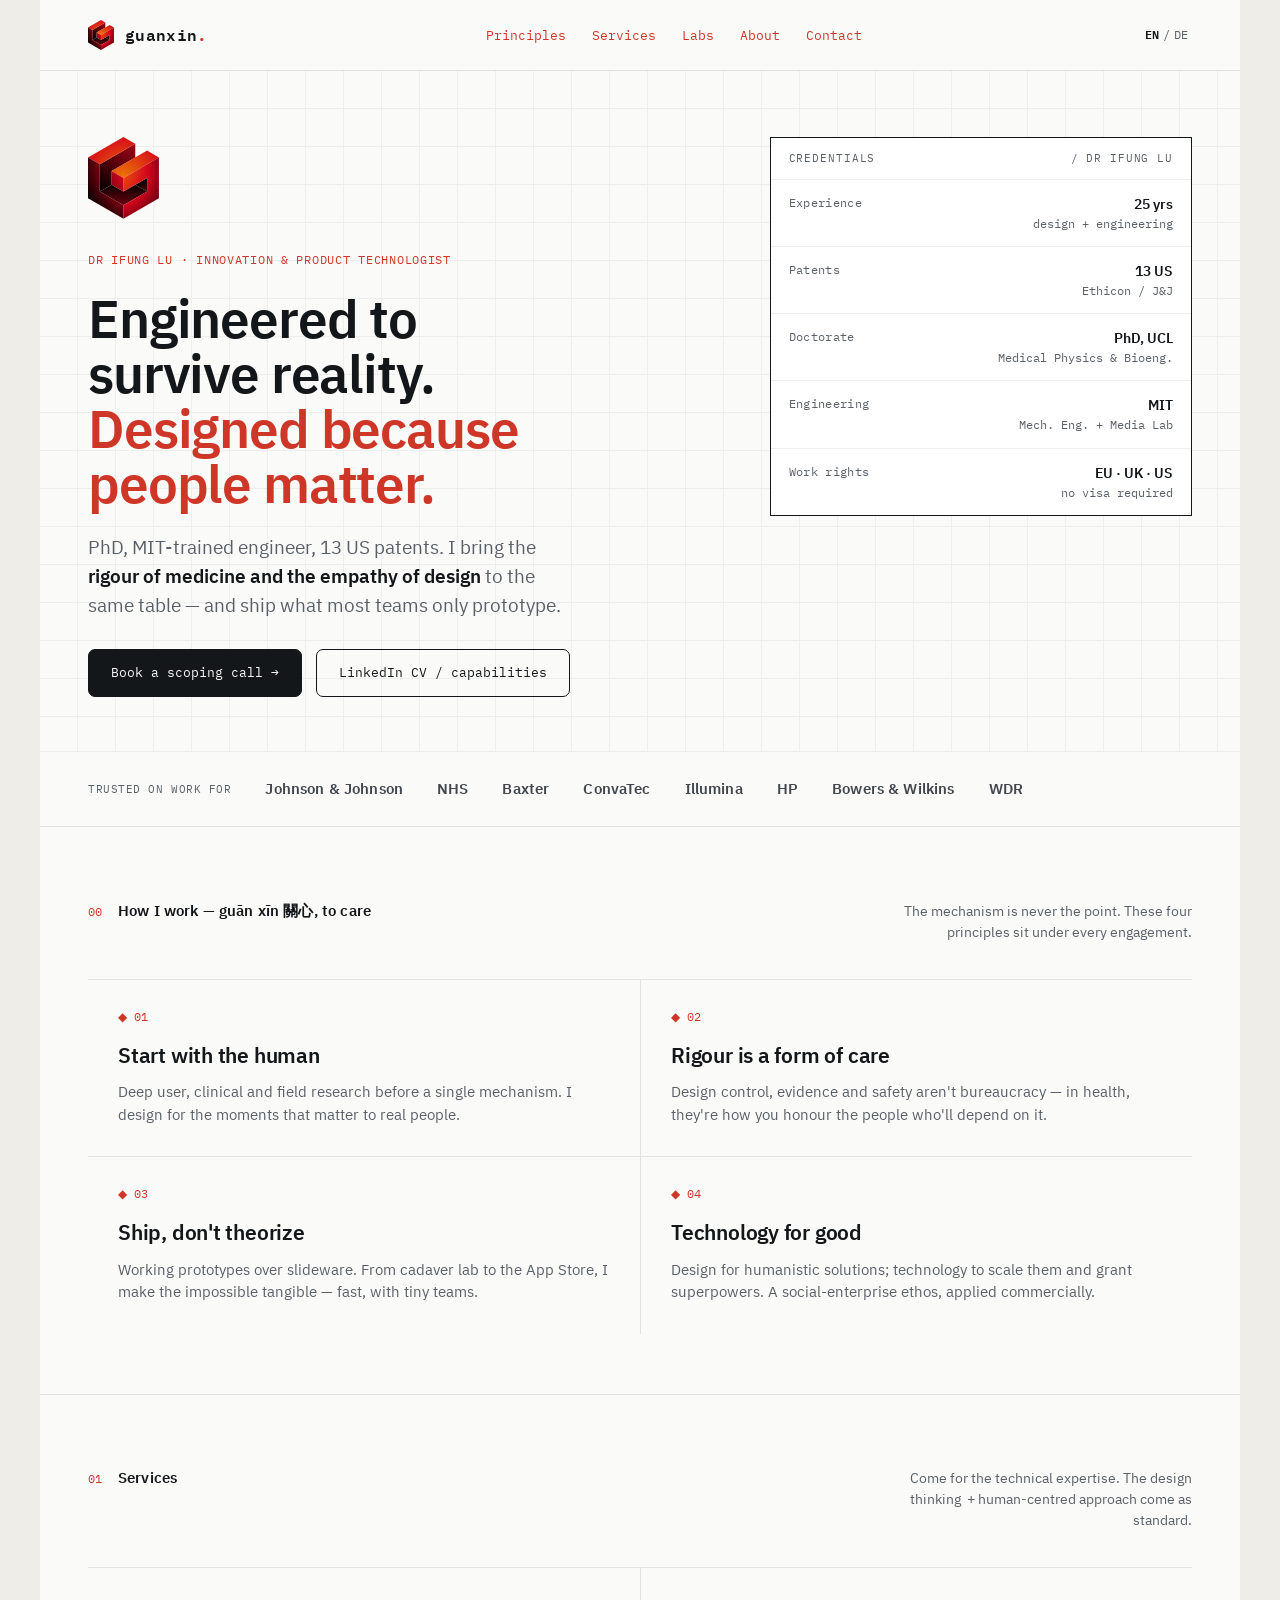
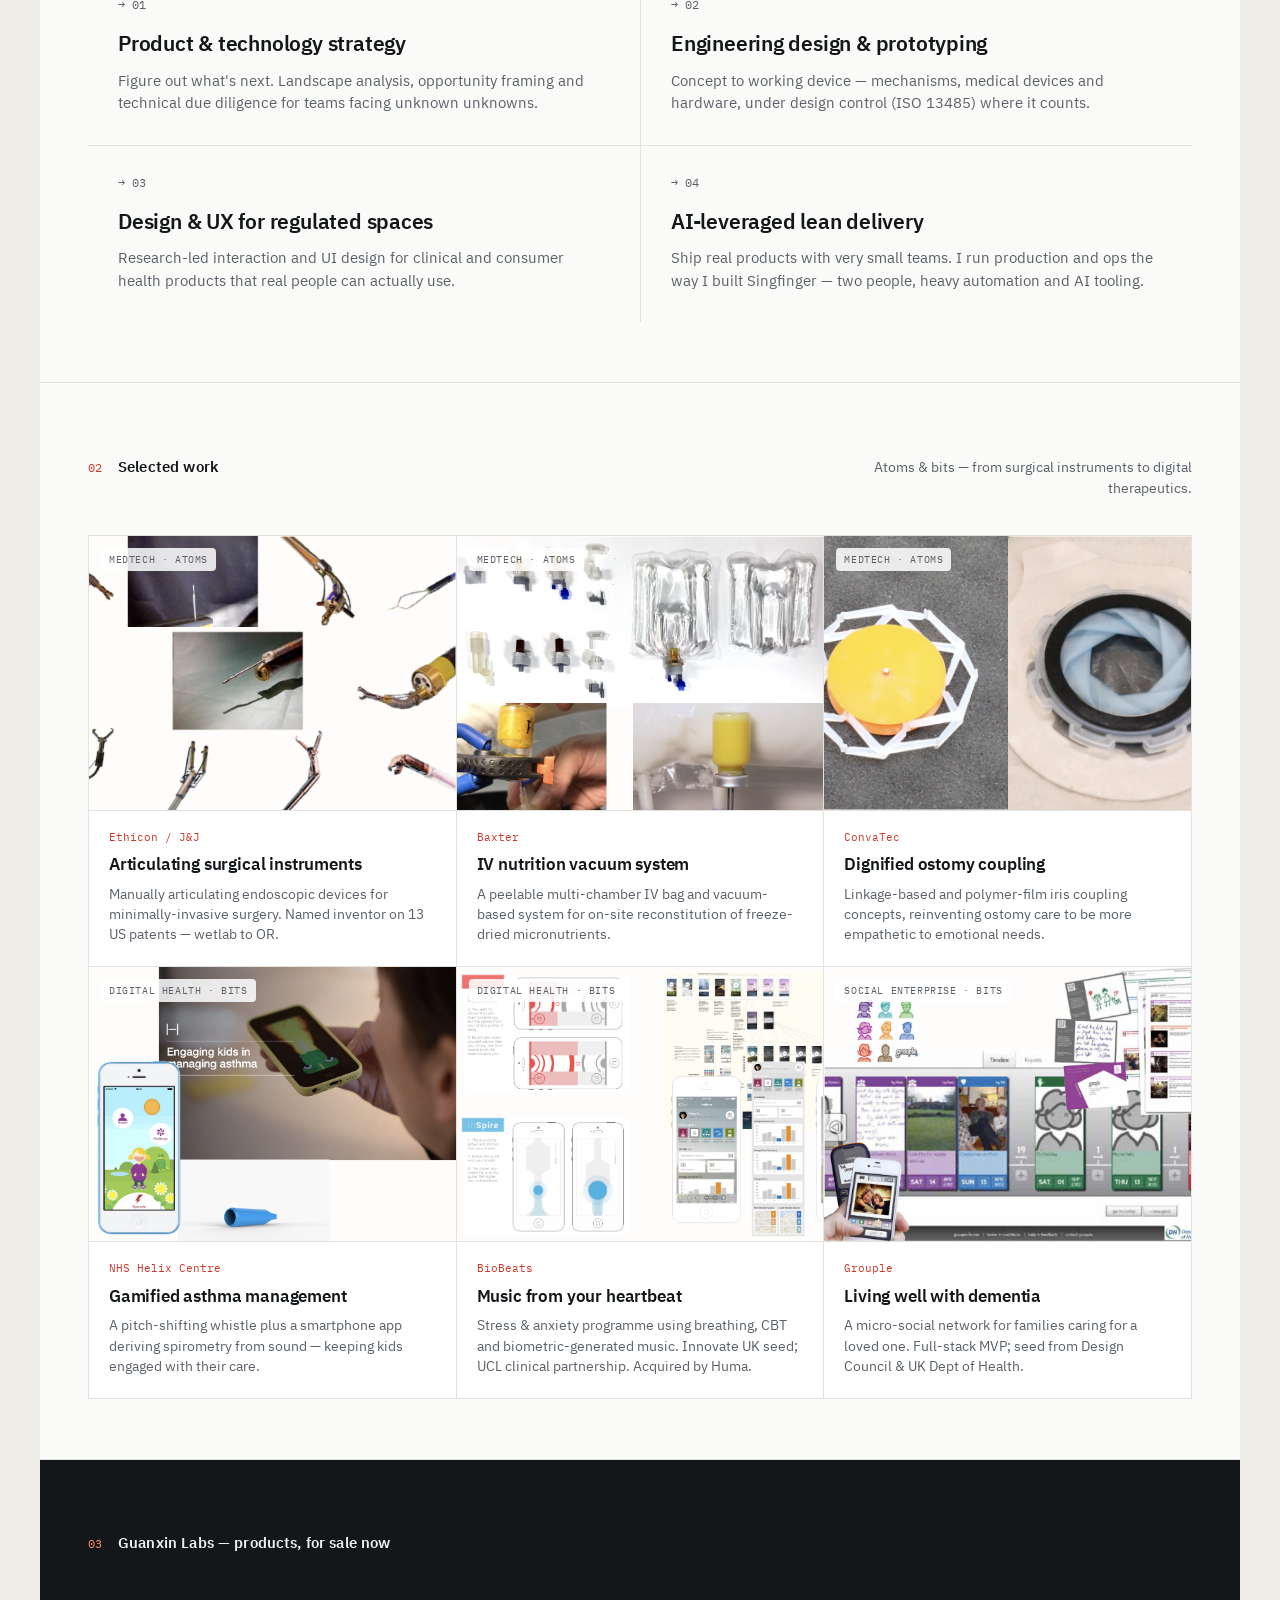
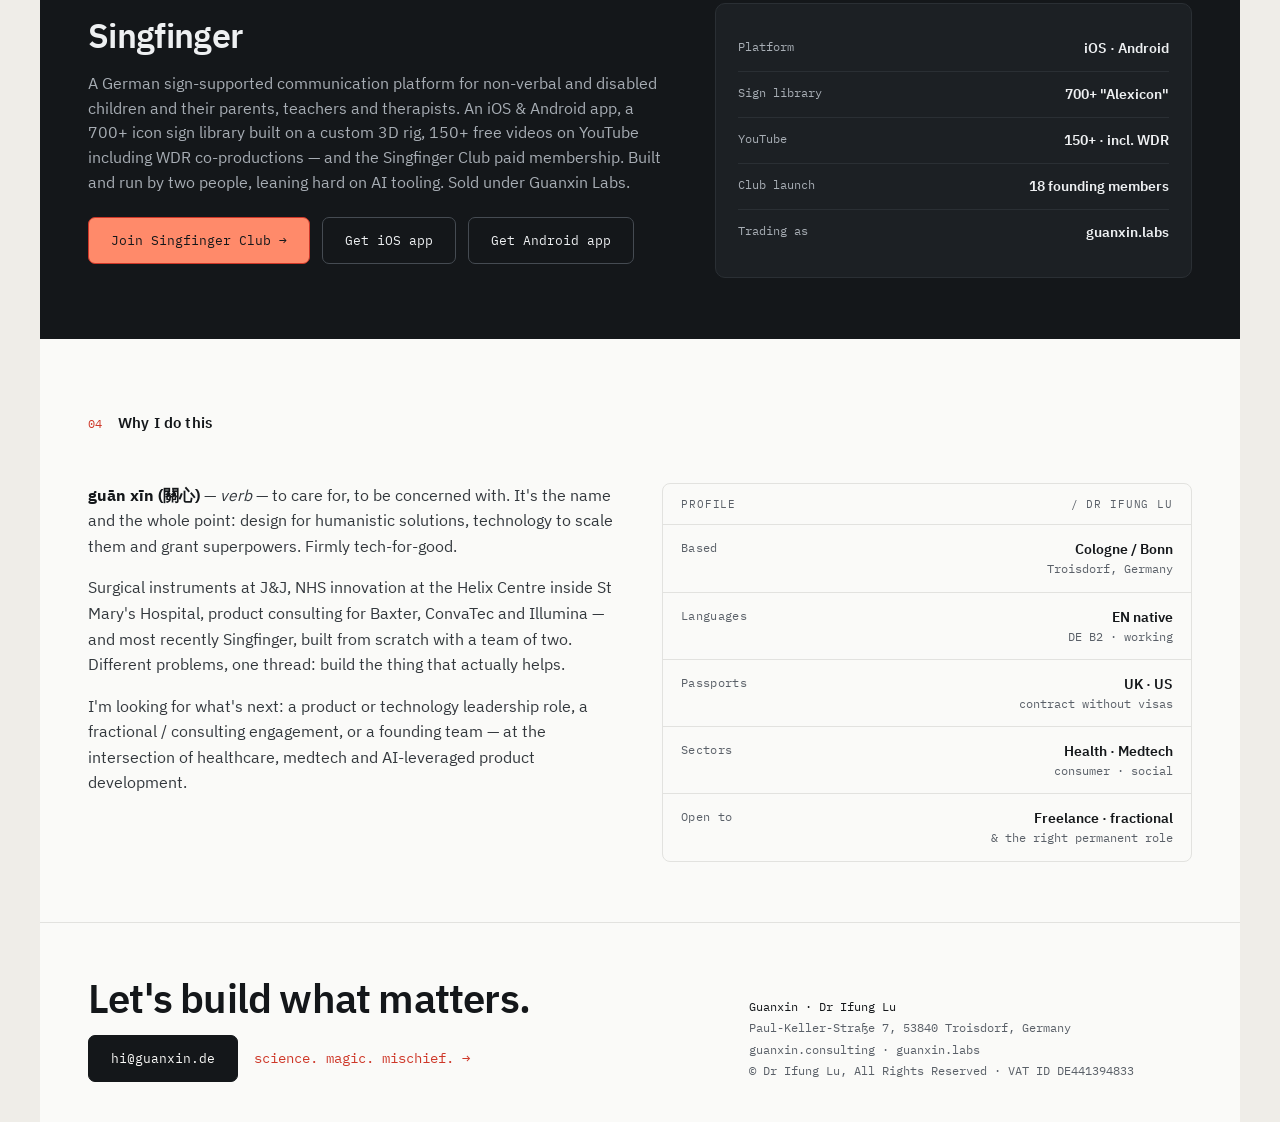
==== commit c878a623: "Implemented DE page." ====
--- a/index.html
+++ b/index.html
@@ -6,6 +6,9 @@
         <title>Guanxin. Dr Ifung Lu.</title>
         <link rel="icon" type="image/x-icon" href="GFX/favicon.ico">
         <link rel="stylesheet" href="guanxin.css">
+        <link rel="alternate" hreflang="en" href="https://guanxin.de/">
+        <link rel="alternate" hreflang="de" href="https://guanxin.de/de/">
+        <link rel="alternate" hreflang="x-default" href="https://guanxin.de/">
     </head>
     <body>
         <a class="skip-link" href="#main">Skip to main content</a>
@@ -16,11 +19,6 @@
                     <div class="a-logo">guanxin<span>.</span>
                     </div>
                 </div>
-                <button class="a-navtoggle" aria-label="Toggle navigation" aria-expanded="false" aria-controls="a-navdrawer">
-                    <span></span>
-                    <span></span>
-                    <span></span>
-                </button>
                 <div class="a-navdrawer" id="a-navdrawer">
                     <div class="a-navlinks">
                         <a href="#Principles">Principles</a>
@@ -29,9 +27,18 @@
                         <a href="#About">About</a>
                         <a href="#Contact">Contact</a>
                     </div>
-                    <div class="a-navr">
-                        <span class="a-lang"><b>EN</b> / DE</span>
-                    </div>
+                </div>
+                <div class="a-navr">
+                    <span class="a-lang" role="group" aria-label="Language / Sprache">
+                        <a href="./" aria-current="page" aria-label="English">EN</a>
+                        <span aria-hidden="true">/</span>
+                        <a href="de/" hreflang="de" lang="de" aria-label="Deutsch">DE</a>
+                    </span>
+                    <button class="a-navtoggle" aria-label="Toggle navigation" aria-expanded="false" aria-controls="a-navdrawer">
+                        <span></span>
+                        <span></span>
+                        <span></span>
+                    </button>
                 </div>
             </nav>
             <header class="a-hero a-hpair">
--- a/guanxin.css
+++ b/guanxin.css
@@ -181,8 +181,25 @@
     box-shadow: 0 0 0 3px rgba(46,163,106,.18);
 }
 
-.a-lang b {
+.a-lang {
+    display: inline-flex;
+    align-items: center;
+}
+
+.a-lang a {
+    color: var(--sub);
+    text-decoration: none;
+    padding: 6px 4px;
+}
+
+.a-lang a[aria-current="page"] {
     color: var(--ink);
+    font-weight: 600;
+}
+
+.a-lang a:not([aria-current]):hover {
+    color: var(--ink);
+    text-decoration: underline;
 }
 
 .a-hero {
@@ -832,11 +849,6 @@
         padding: 14px 0;
         border-bottom: 1px solid var(--line);
     }
-
-    .a-navr {
-        padding-top: 12px;
-        justify-content: space-between;
-    }
 }
 
 @media (max-width: 640px) {
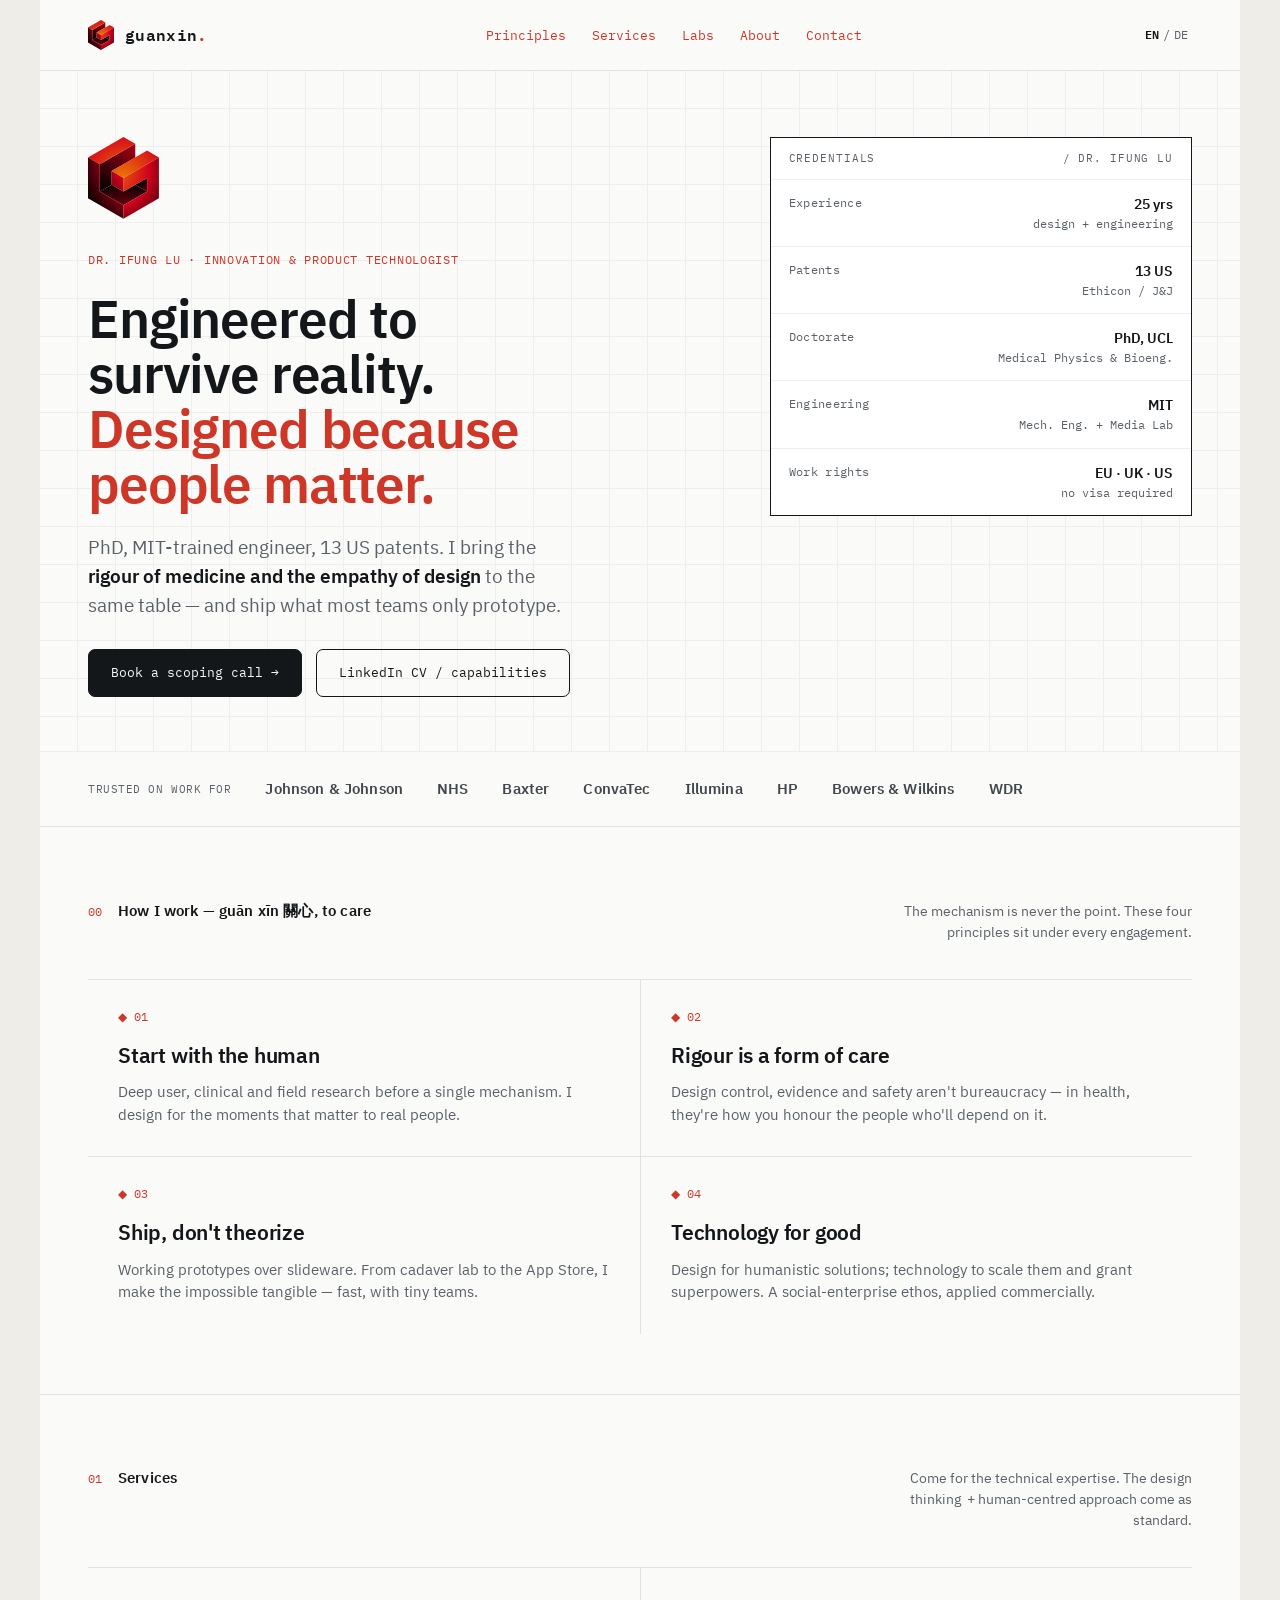
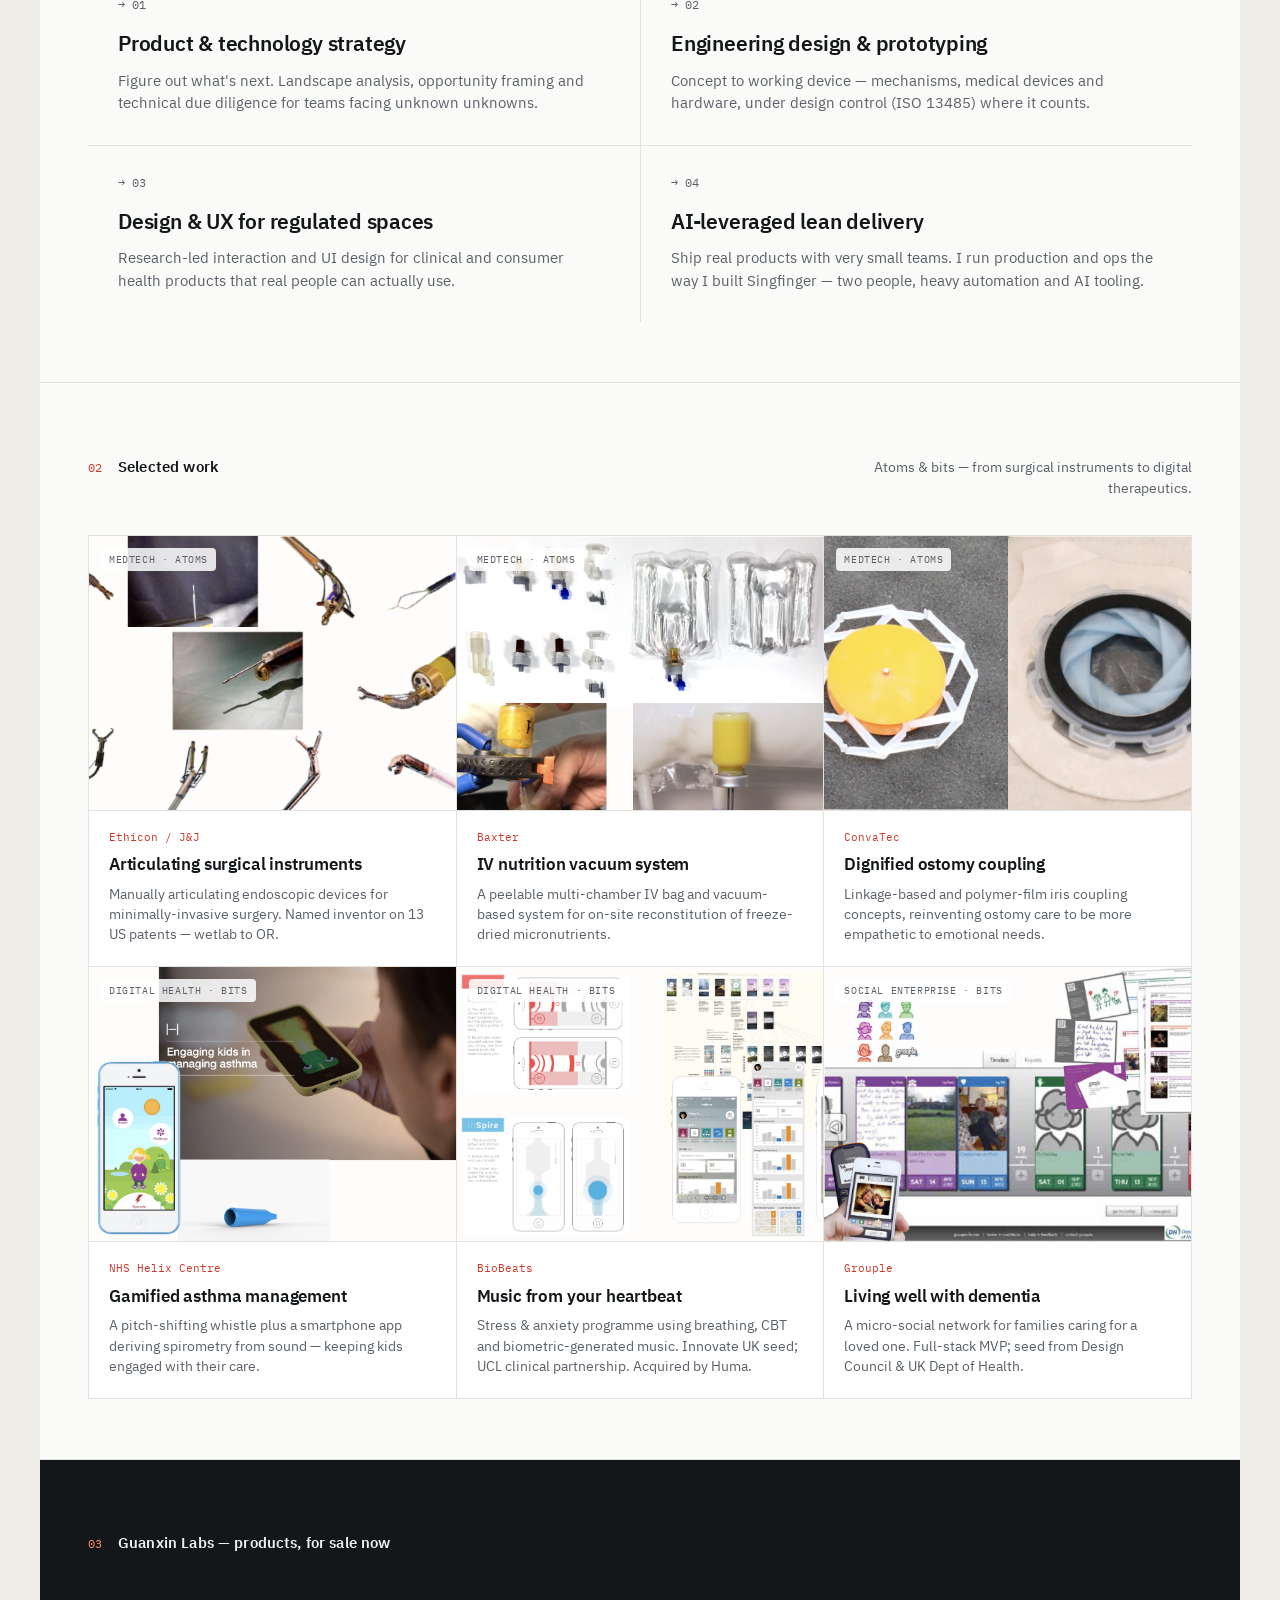
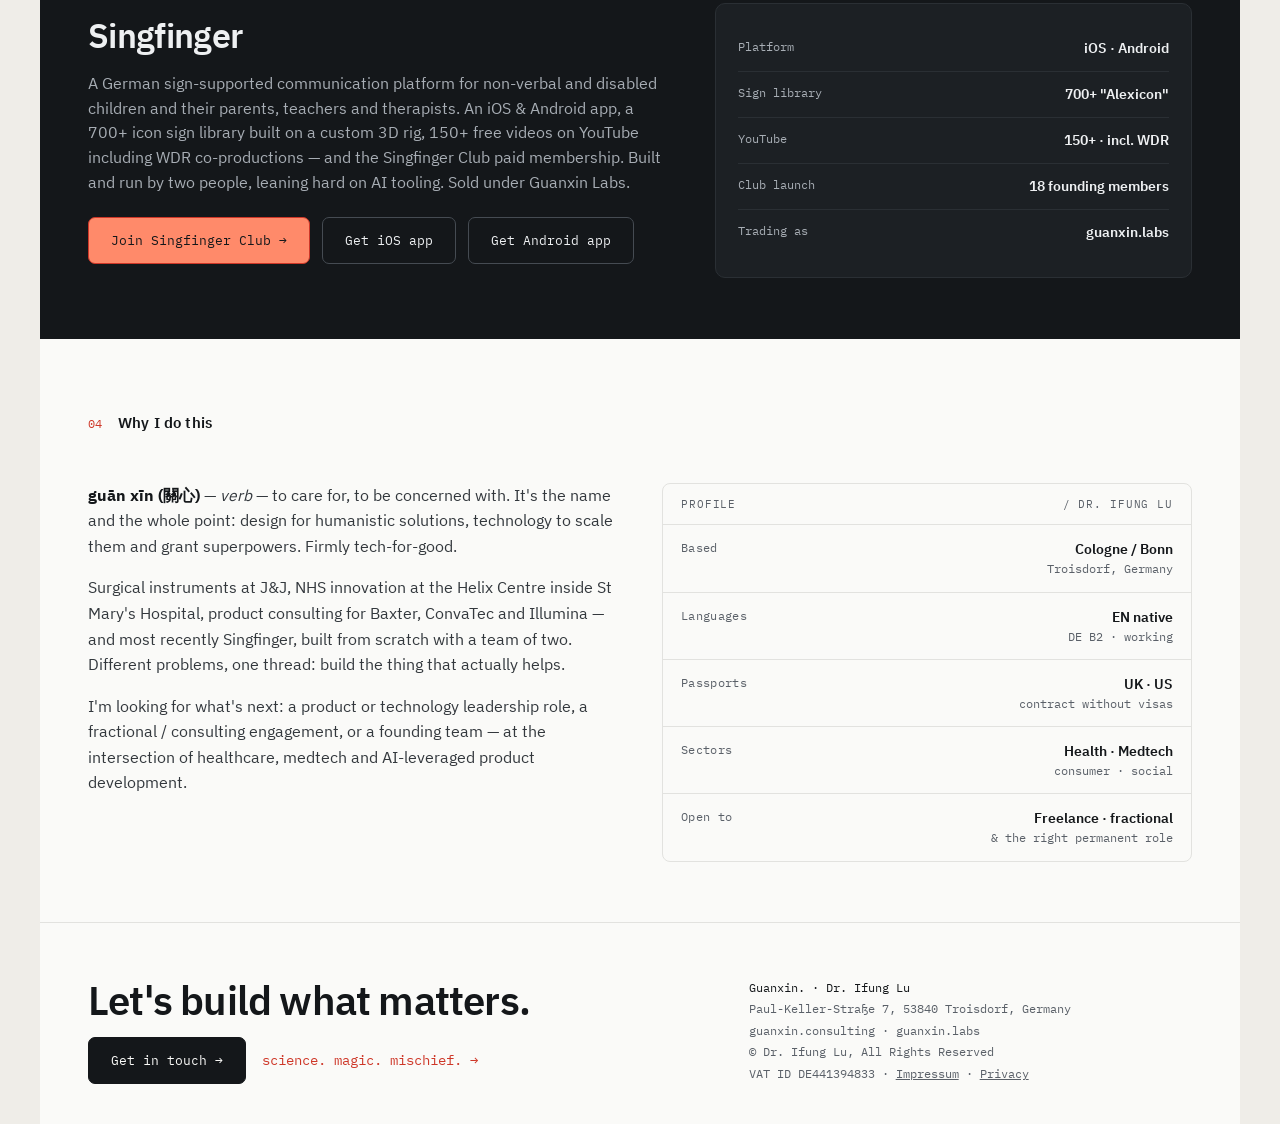
==== commit 43881d4f: "Implemented Impressum, Datenschutz and Contact pages." ====
--- a/index.html
+++ b/index.html
@@ -3,7 +3,7 @@
     <head>
         <meta charset="utf-8">
         <meta name="viewport" content="width=device-width, initial-scale=1">
-        <title>Guanxin. Dr Ifung Lu.</title>
+        <title>Guanxin. Dr. Ifung Lu.</title>
         <link rel="icon" type="image/x-icon" href="GFX/favicon.ico">
         <link rel="stylesheet" href="guanxin.css">
         <link rel="alternate" hreflang="en" href="https://guanxin.de/">
@@ -25,15 +25,11 @@
                         <a href="#Services">Services</a>
                         <a href="#Labs">Labs</a>
                         <a href="#About">About</a>
-                        <a href="#Contact">Contact</a>
+                        <a href="contact/">Contact</a>
                     </div>
                 </div>
                 <div class="a-navr">
-                    <span class="a-lang" role="group" aria-label="Language / Sprache">
-                        <a href="./" aria-current="page" aria-label="English">EN</a>
-                        <span aria-hidden="true">/</span>
-                        <a href="de/" hreflang="de" lang="de" aria-label="Deutsch">DE</a>
-                    </span>
+                    <span class="a-lang" role="group" aria-label="Language / Sprache"> <a href="./" aria-current="page" aria-label="English">EN</a> <span aria-hidden="true">/</span> <a href="de/" hreflang="de" lang="de" aria-label="Deutsch">DE</a> </span>
                     <button class="a-navtoggle" aria-label="Toggle navigation" aria-expanded="false" aria-controls="a-navdrawer">
                         <span></span>
                         <span></span>
@@ -46,7 +42,7 @@
                     <div class="gx-float" style="margin-bottom:26px">
                         <img class="gx-mark" src="GFX/guanxin.svg" alt="" style="height:82px;width:auto">
                     </div>
-                    <div class="a-kicker">Dr Ifung Lu · Innovation &amp; Product Technologist</div>
+                    <div class="a-kicker">Dr. Ifung Lu &middot; Innovation &amp; Product Technologist</div>
                     <h1 class="a-h1">Engineered to survive reality.<span class="l2">Designed because people matter.</span></h1>
                     <p class="a-lead">PhD, MIT-trained engineer, 13 US patents. I bring the <b>rigour of medicine and the empathy of design</b> to the same table — and ship what most teams only prototype.</p>
                     <div class="a-cta">
@@ -57,7 +53,7 @@
                 <div class="a-specs">
                     <div class="a-specs-h">
                         <span>Credentials</span>
-                        <span>/ Dr Ifung Lu</span>
+                        <span>/ Dr. Ifung Lu</span>
                     </div>
                     <dl>
                         <div class="a-spec">
@@ -302,7 +298,7 @@
                         <div class="a-cred">
                             <div class="a-specs-h">
                                 <span>Profile</span>
-                                <span>/ Dr Ifung Lu</span>
+                                <span>/ Dr. Ifung Lu</span>
                             </div>
                             <dl>
                                 <div class="a-spec">
@@ -338,14 +334,14 @@
             <footer class="a-foot" id="Contact">
                 <div>
                     <p class="big">Let's build what matters.</p>
-                    <a class="a-btn p" href="mailto:hi@guanxin.de" style="margin-right:12px">hi@guanxin.de</a>
+                    <a class="a-btn p" href="contact/" style="margin-right:12px">Get in touch <span aria-hidden="true">→</span></a>
                     <a class="em tagline" href="https://blog.guanxin.de">science. magic. mischief. <span aria-hidden="true">→</span></a>
                 </div>
                 <div class="meta">
-                    <span class="han">Guanxin &middot; Dr Ifung Lu</span>
+                    <span class="han">Guanxin. &middot; Dr. Ifung Lu</span>
                     <br>
                     Paul-Keller-Straße 7, 53840 Troisdorf, Germany<br>
-                    guanxin.consulting &middot; guanxin.labs<br>&copy; Dr Ifung Lu, All Rights Reserved &middot; VAT ID DE441394833
+                    guanxin.consulting &middot; guanxin.labs<br>&copy; Dr. Ifung Lu, All Rights Reserved<br>VAT ID DE441394833&nbsp;&middot;&nbsp;<a href="legal-notice/">Impressum</a> &middot; <a href="privacy/">Privacy</a>
                 </div>
             </footer>
         </div>
--- a/guanxin.css
+++ b/guanxin.css
@@ -791,6 +791,156 @@
     display: contents;
 }
 
+/* ---- Forms (contact page) ---- */
+/* Nav brand is a plain div on the homepages but a link to the homepage on sub-pages
+   (contact, legal) — style it identically either way. */
+a.a-brand {
+    text-decoration: none;
+    color: inherit;
+}
+
+.a-contact {
+    display: grid;
+    grid-template-columns: 1.35fr .9fr;
+    gap: 48px;
+}
+
+.a-form {
+    display: flex;
+    flex-direction: column;
+    gap: 20px;
+    max-width: 640px;
+}
+
+.a-field {
+    display: flex;
+    flex-direction: column;
+    gap: 6px;
+}
+
+/* `hidden` alone loses to the display rules above, so the form would stay
+   on screen after a successful send. */
+.a-form [hidden] {
+    display: none;
+}
+
+.a-label {
+    font-family: 'IBM Plex Mono',monospace;
+    font-size: 12px;
+    color: var(--sub);
+    letter-spacing: .03em;
+}
+
+.a-input {
+    font-family: 'IBM Plex Sans',sans-serif;
+    font-size: 16px;
+    padding: 13px 16px;
+    border: 1px solid var(--line);
+    border-radius: 7px;
+    background: #fff;
+    color: var(--ink);
+    width: 100%;
+}
+
+.a-input::placeholder {
+    color: var(--sub);
+}
+
+.a-input:focus {
+    outline: none;
+    border-color: var(--acc);
+    box-shadow: 0 0 0 3px rgba(206,55,40,.12);
+}
+
+.a-input:disabled {
+    background: #f4f4f2;
+    color: var(--sub);
+    cursor: not-allowed;
+}
+
+textarea.a-input {
+    min-height: 160px;
+    resize: vertical;
+}
+
+select.a-input {
+    cursor: pointer;
+}
+
+.a-field-err {
+    font-family: 'IBM Plex Mono',monospace;
+    font-size: 12px;
+    color: var(--acc);
+}
+
+[aria-invalid="true"] {
+    border-color: var(--acc);
+}
+
+.a-req {
+    font-family: 'IBM Plex Mono',monospace;
+    font-size: 12px;
+    color: var(--sub);
+    margin: 0;
+}
+
+.a-form-note {
+    font-family: 'IBM Plex Mono',monospace;
+    font-size: 12px;
+    color: var(--sub);
+    max-width: 46ch;
+    margin: 0;
+}
+
+.a-form-status {
+    font-family: 'IBM Plex Mono',monospace;
+    font-size: 13px;
+    color: var(--ink);
+    min-height: 1.4em;
+}
+
+.a-form-status[data-state="error"] {
+    color: var(--acc);
+}
+
+/* Honeypot: visually hidden (aria-hidden + tabindex="-1" are set in markup) */
+.a-hp {
+    position: absolute;
+    width: 1px;
+    height: 1px;
+    padding: 0;
+    margin: -1px;
+    overflow: hidden;
+    clip: rect(0,0,0,0);
+    white-space: nowrap;
+    border: 0;
+}
+
+/* Links inside the contact spec panel, the privacy note and the footer legal line —
+   these components previously never contained an <a>, so they had no link styling. */
+.a-spec .v a,
+.a-form-note a,
+.a-foot .meta a {
+    color: inherit;
+    text-decoration: underline;
+}
+
+.a-spec .v a:hover,
+.a-form-note a:hover,
+.a-foot .meta a:hover {
+    color: var(--acc);
+}
+
+@media (max-width: 1024px) {
+    .a-contact {
+        grid-template-columns: 1fr;
+    }
+
+    .a-contact .a-specs {
+        margin-top: 8px;
+    }
+}
+
 @media (max-width: 1024px) {
     .a-hero.a-hpair {
         grid-template-columns: 1fr;
@@ -898,3 +1048,58 @@
         margin-top: 16px;
     }
 }
+
+/* ---- Legal pages ---- */
+.a-legal {
+    max-width: 720px;
+}
+
+.a-legal h1,
+.a-legal h2 {
+    font-family: 'IBM Plex Sans',sans-serif;
+    font-size: 28px;
+    font-weight: 600;
+    letter-spacing: -.01em;
+    line-height: 1.2;
+    margin: 0 0 8px;
+}
+
+.a-legal h2:not(:first-child) {
+    margin-top: 56px;
+}
+
+.a-legal .a-legal-sub,
+.a-legal .a-legal-meta {
+    font-family: 'IBM Plex Mono',monospace;
+    font-size: 12.5px;
+    color: var(--sub);
+    margin: 0 0 28px;
+}
+
+.a-legal h3 {
+    font-family: 'IBM Plex Sans',sans-serif;
+    font-size: 17px;
+    font-weight: 600;
+    letter-spacing: -.01em;
+    margin: 32px 0 10px;
+}
+
+.a-legal p,
+.a-legal address {
+    font-size: 15px;
+    line-height: 1.65;
+    color: #33383d;
+    font-style: normal;
+    margin: 0 0 16px;
+}
+
+.a-legal a {
+    color: var(--acc);
+}
+
+@media (max-width: 640px) {
+    .a-legal h1,
+    .a-legal h2 {
+        font-size: 24px;
+    }
+}
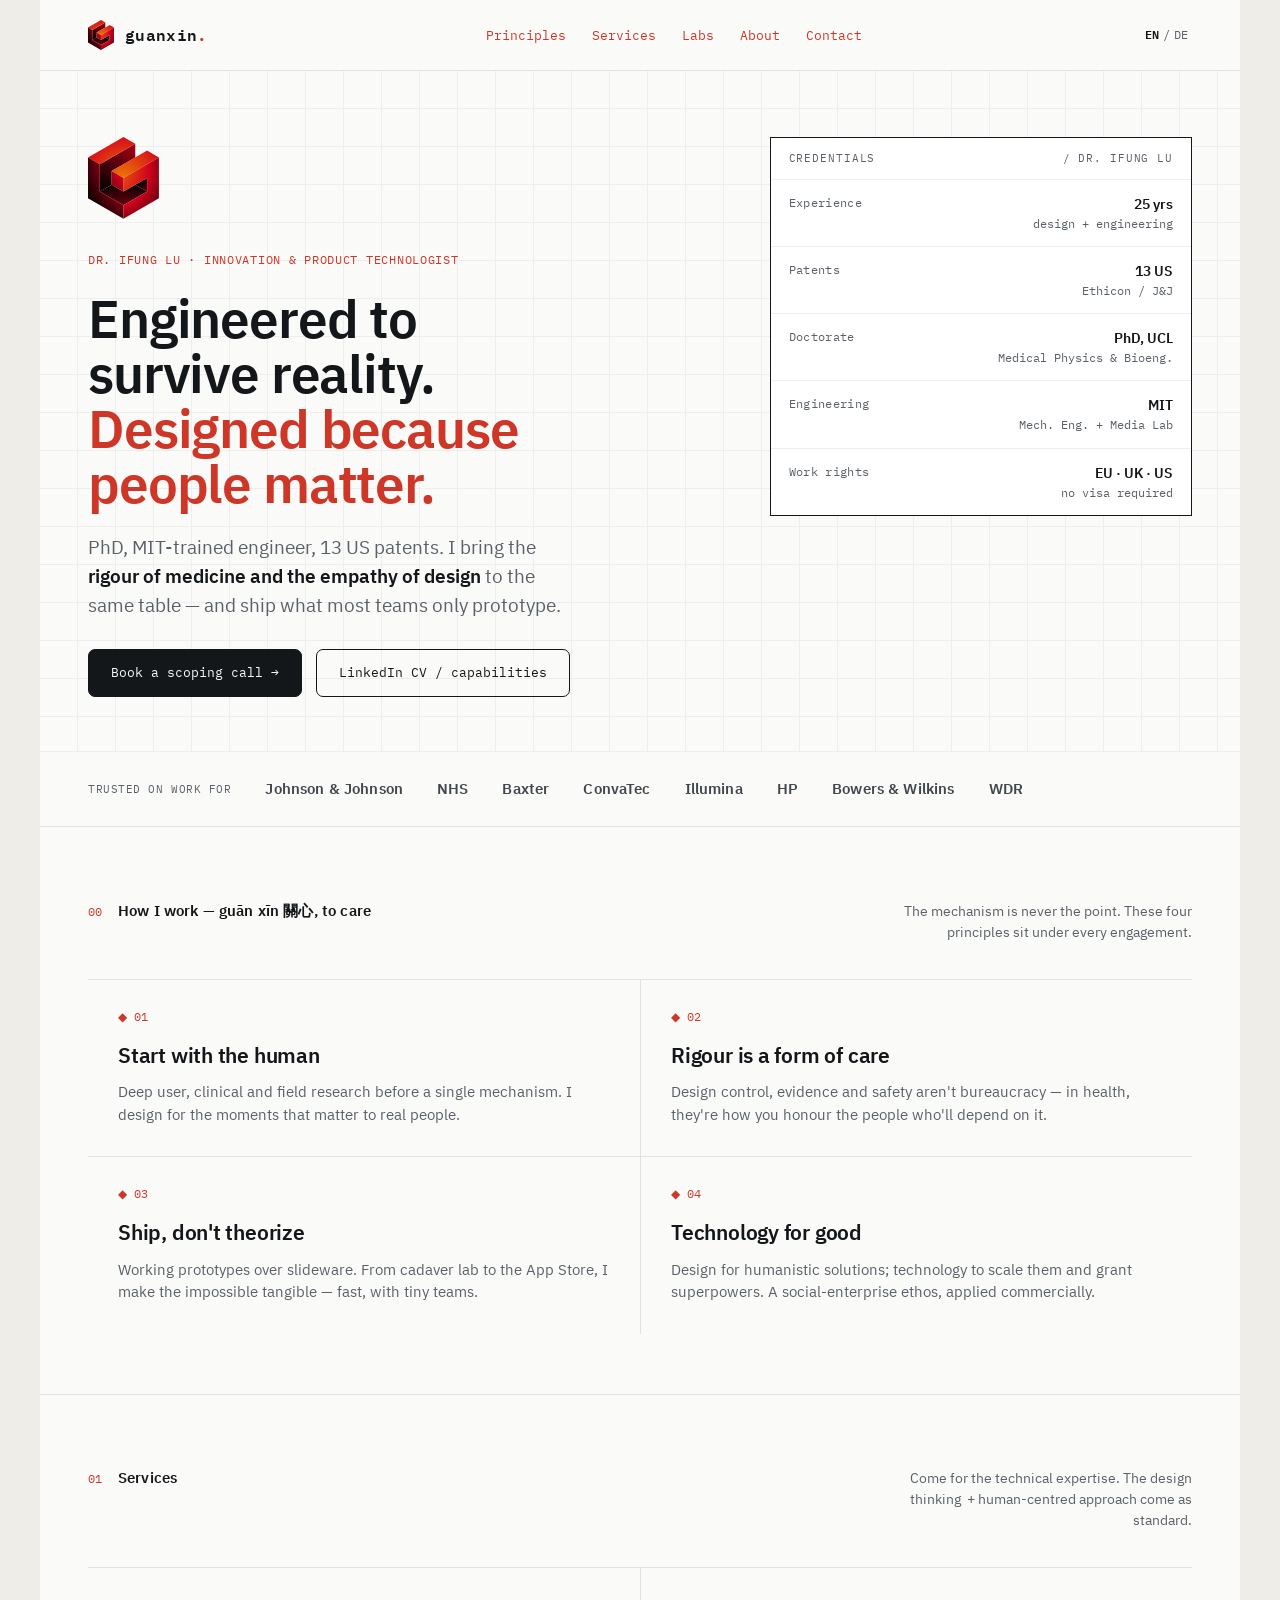
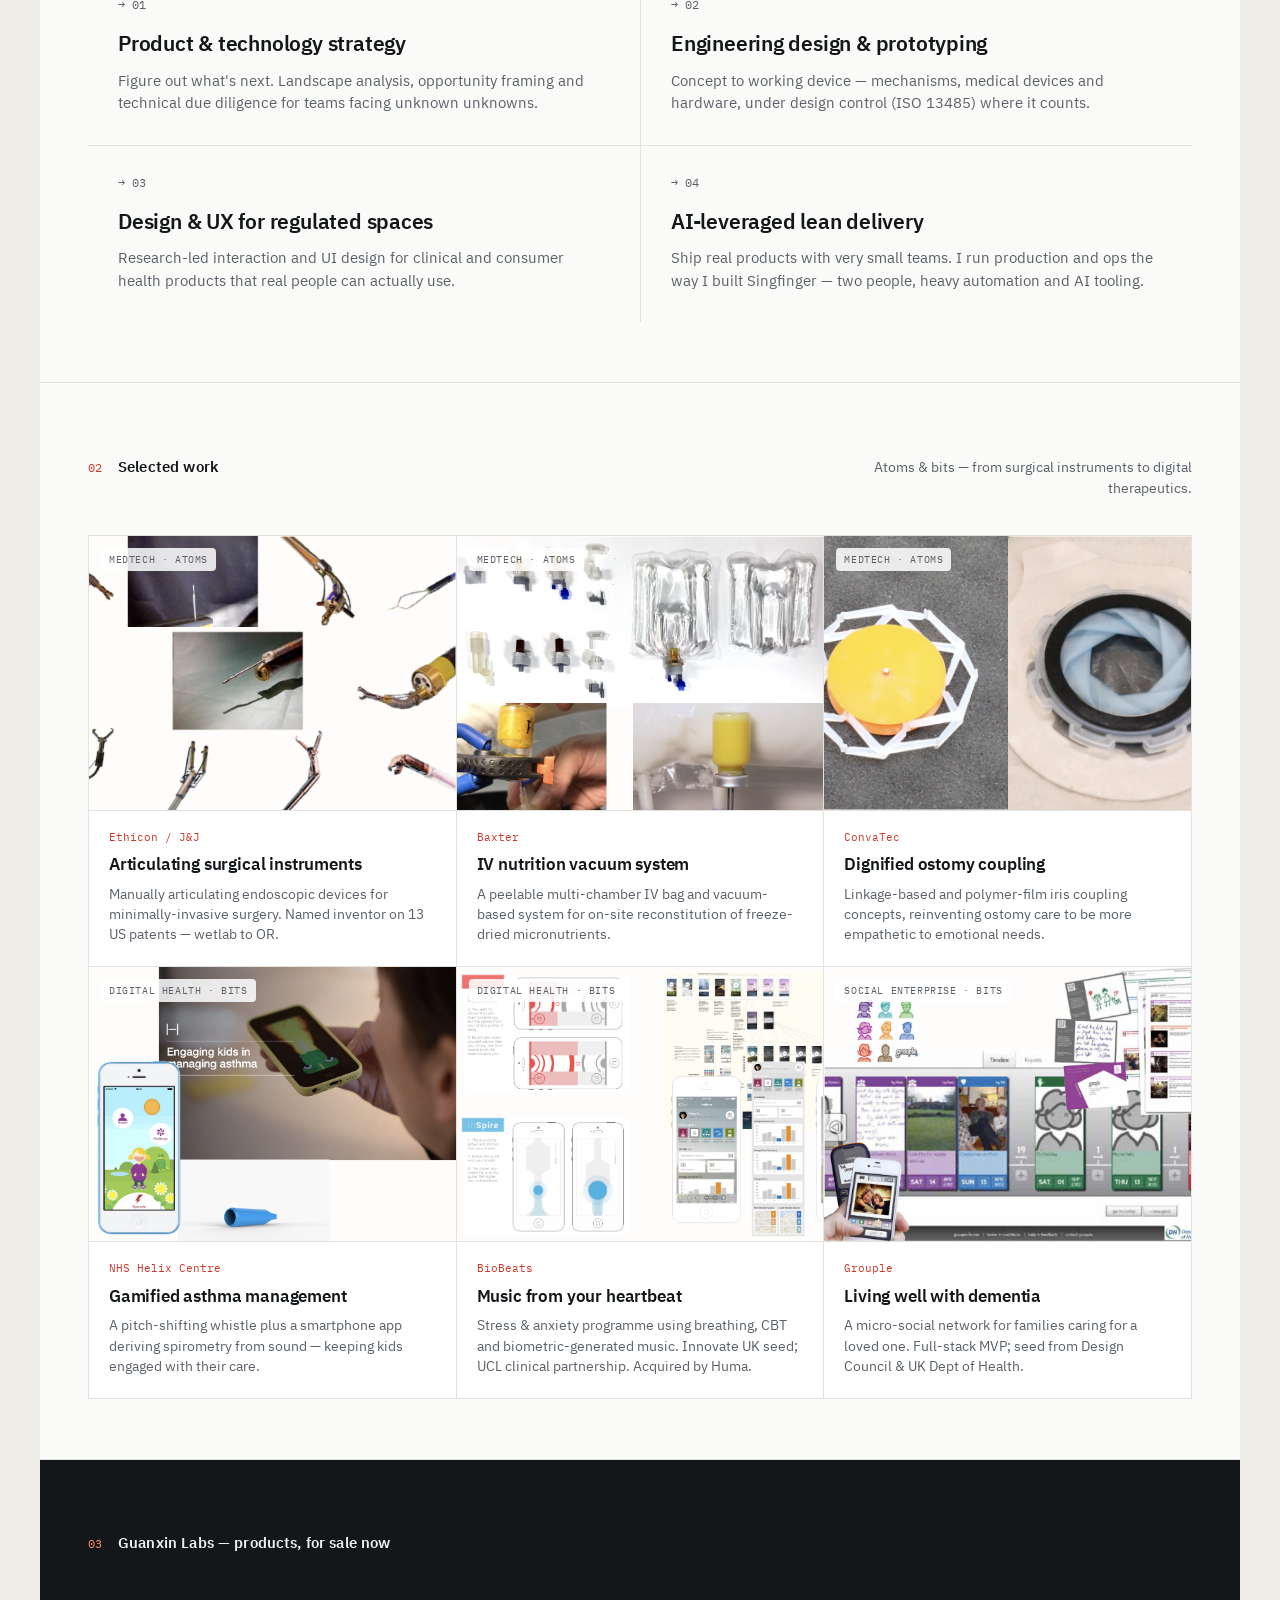
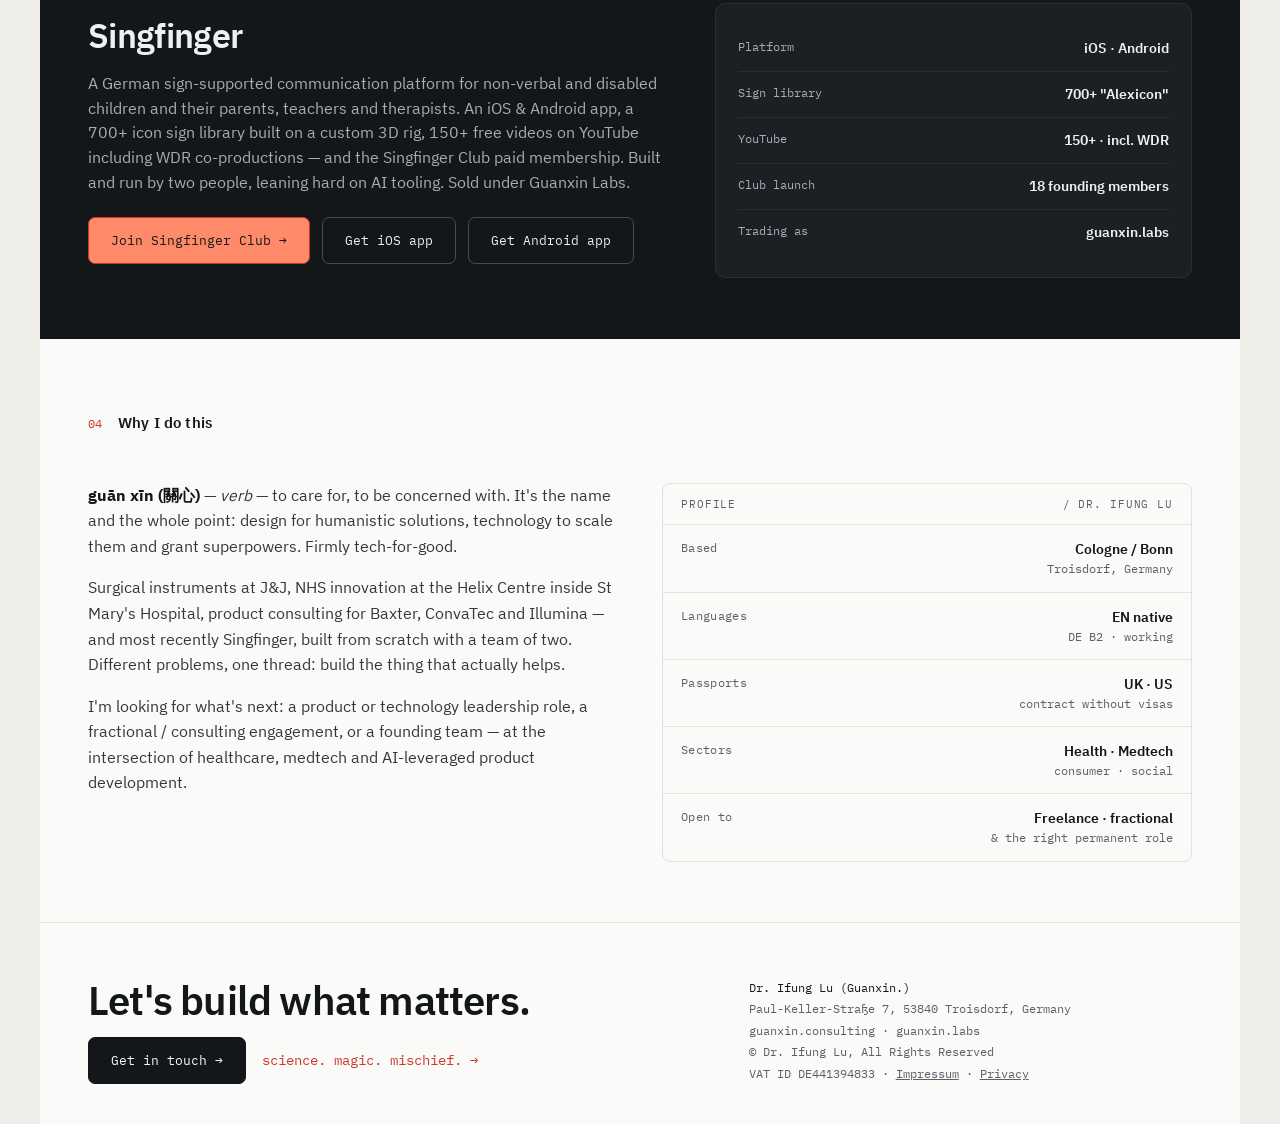
==== commit 637a3aeb: "Updated footer." ====
--- a/index.html
+++ b/index.html
@@ -338,7 +338,7 @@
                     <a class="em tagline" href="https://blog.guanxin.de">science. magic. mischief. <span aria-hidden="true">→</span></a>
                 </div>
                 <div class="meta">
-                    <span class="han">Guanxin. &middot; Dr. Ifung Lu</span>
+                    <span class="han">Dr. Ifung Lu (Guanxin.)</span>
                     <br>
                     Paul-Keller-Straße 7, 53840 Troisdorf, Germany<br>
                     guanxin.consulting &middot; guanxin.labs<br>&copy; Dr. Ifung Lu, All Rights Reserved<br>VAT ID DE441394833&nbsp;&middot;&nbsp;<a href="legal-notice/">Impressum</a> &middot; <a href="privacy/">Privacy</a>
